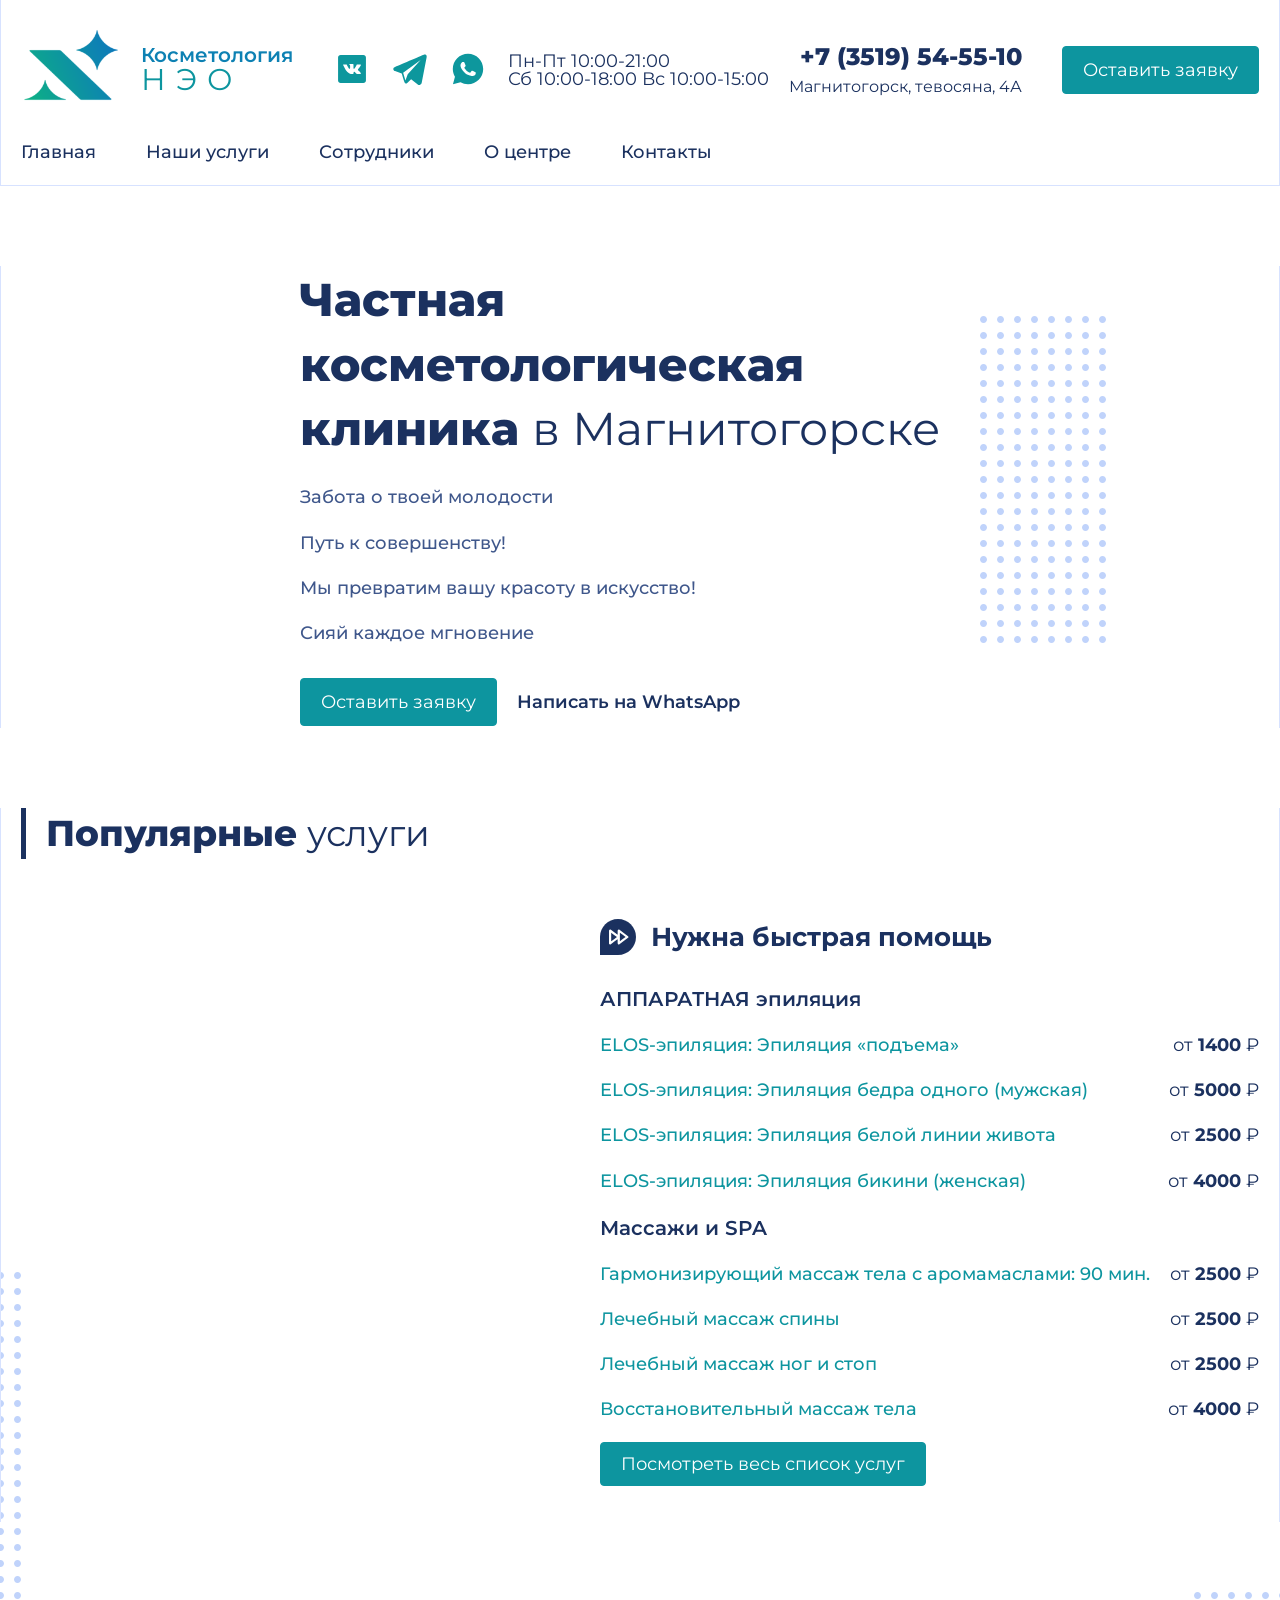
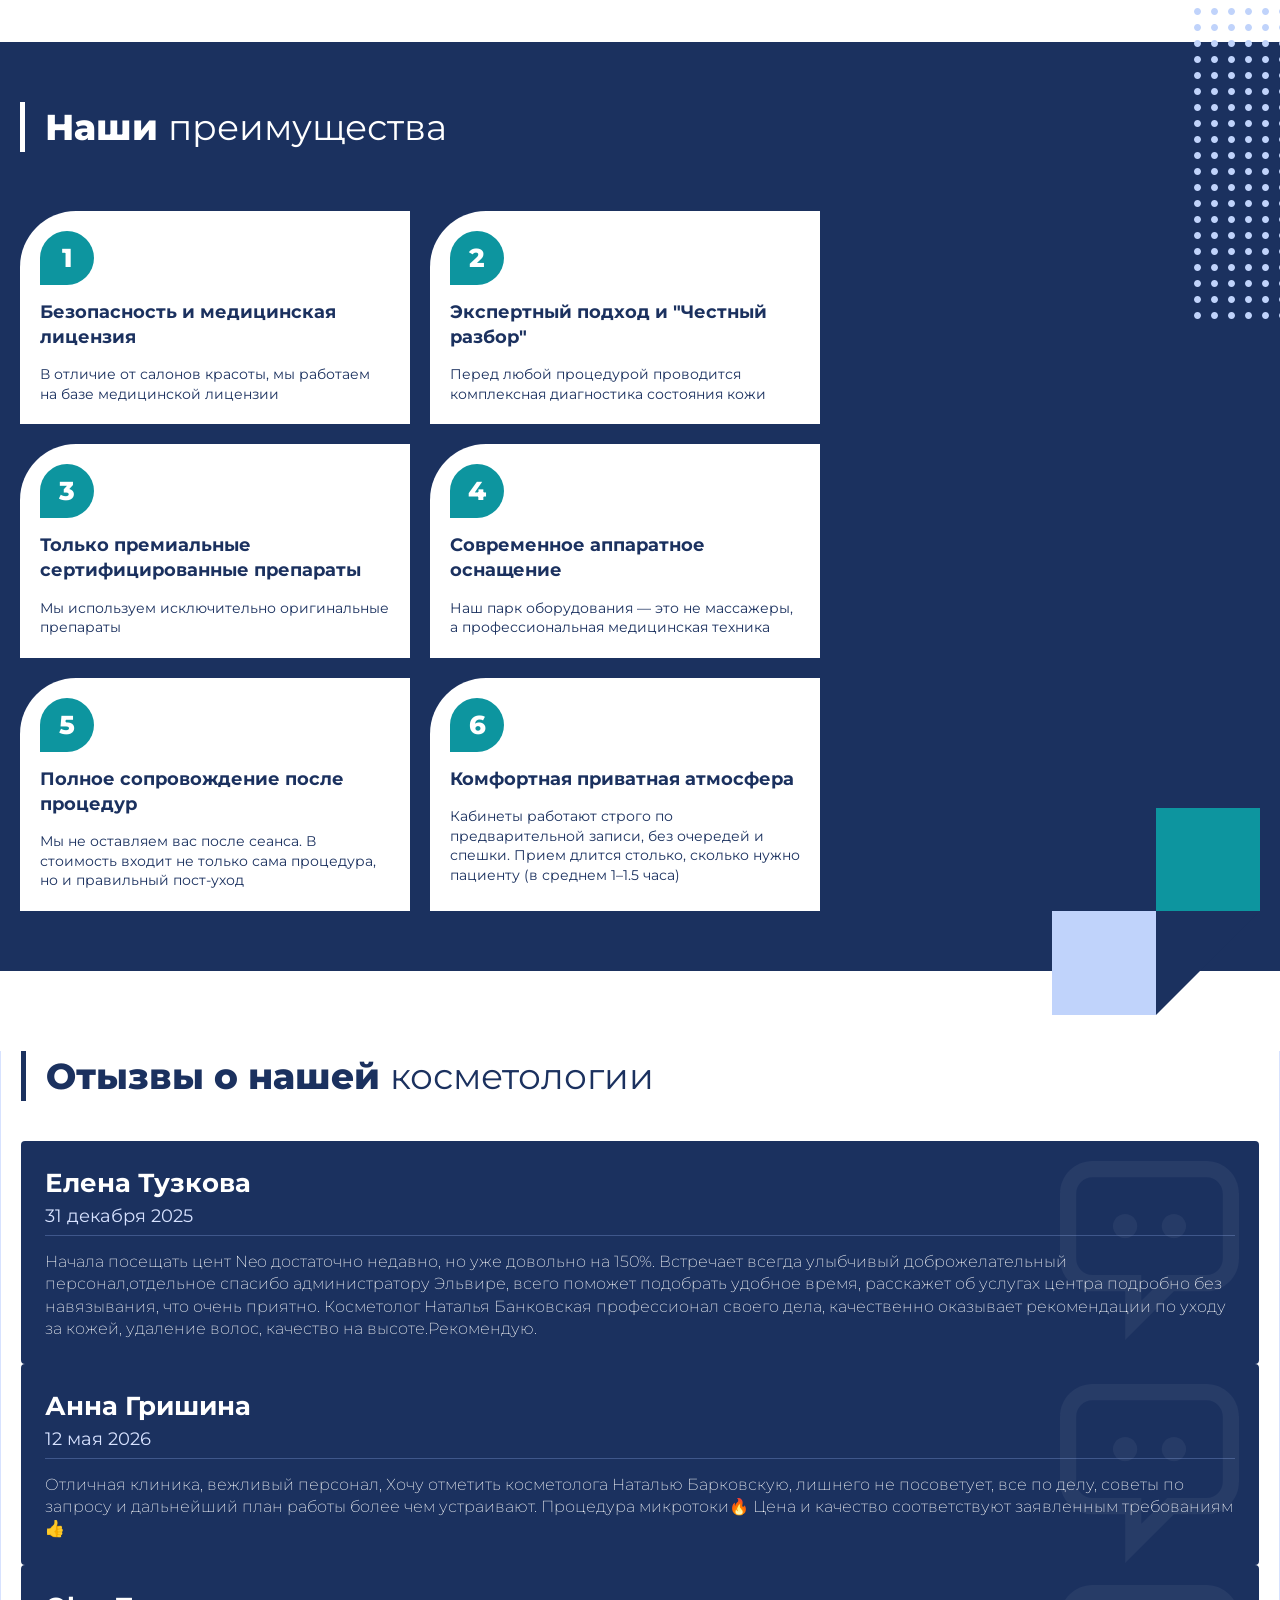
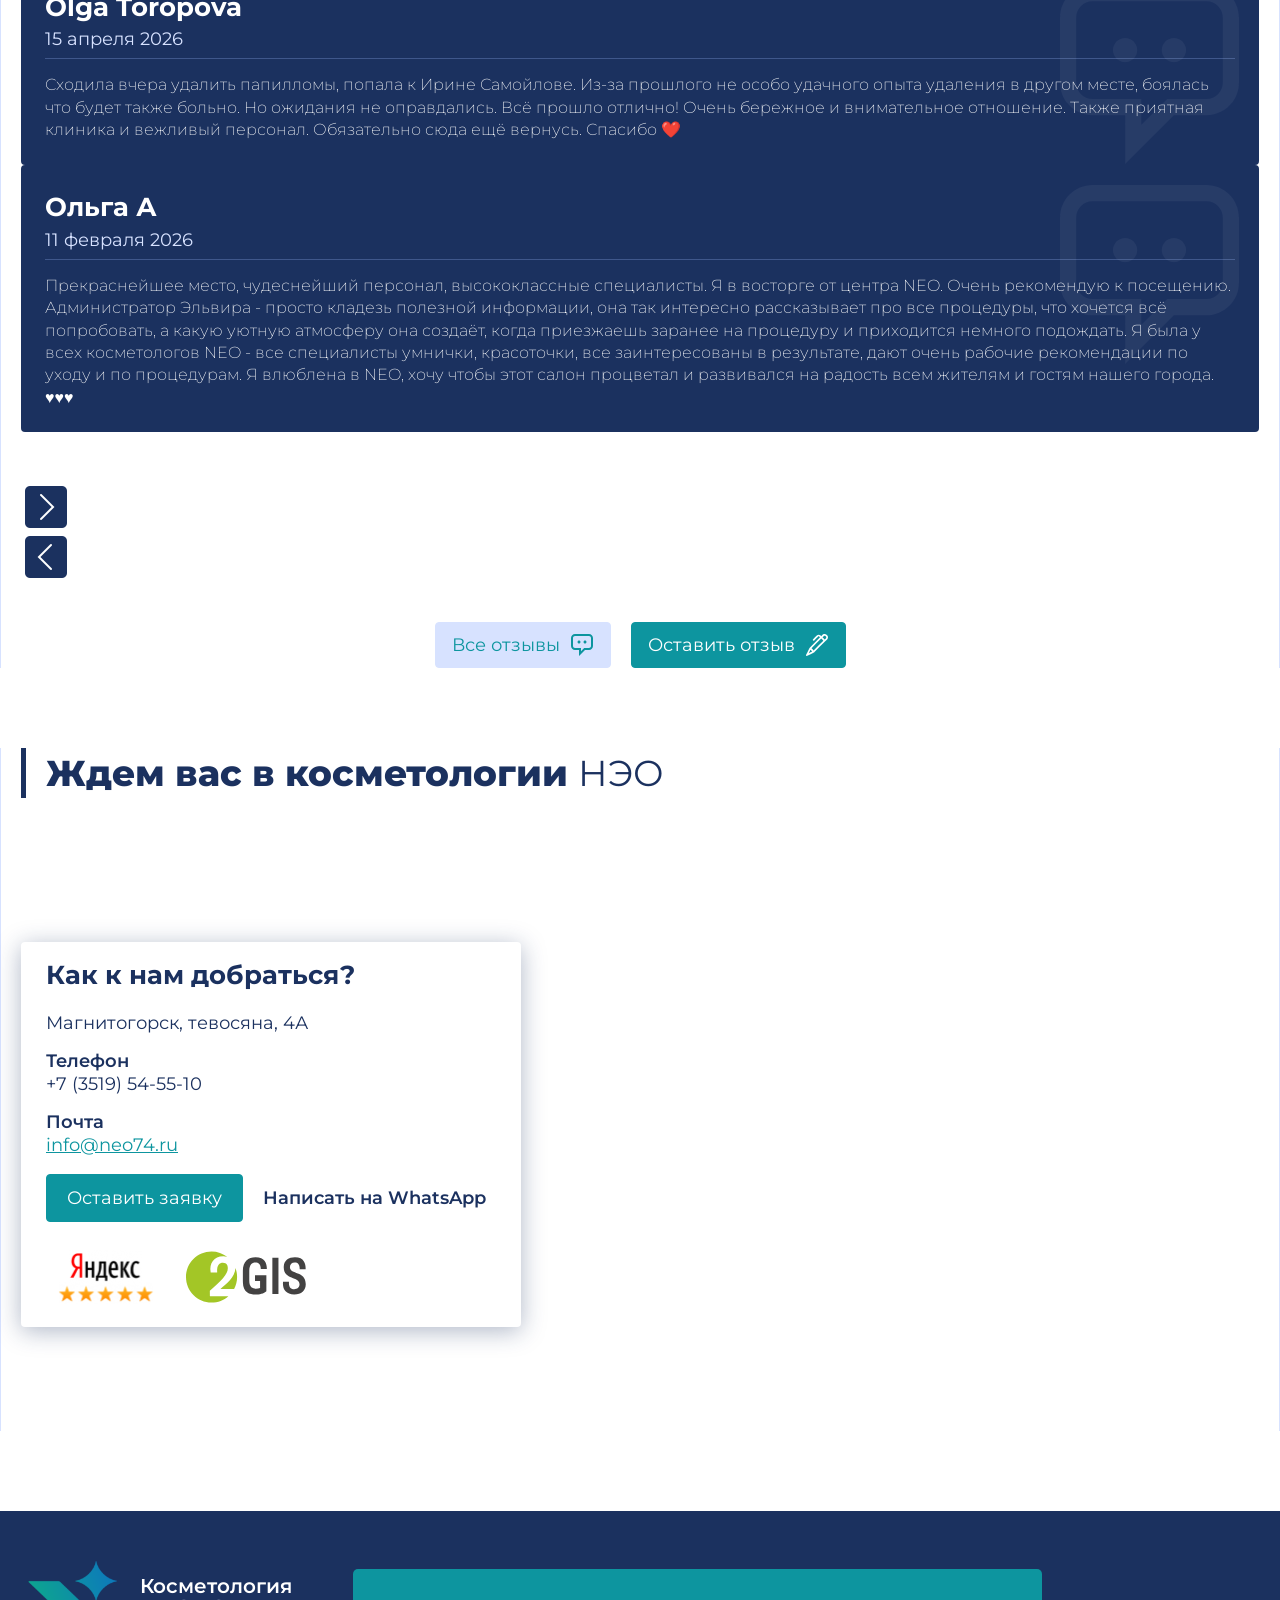
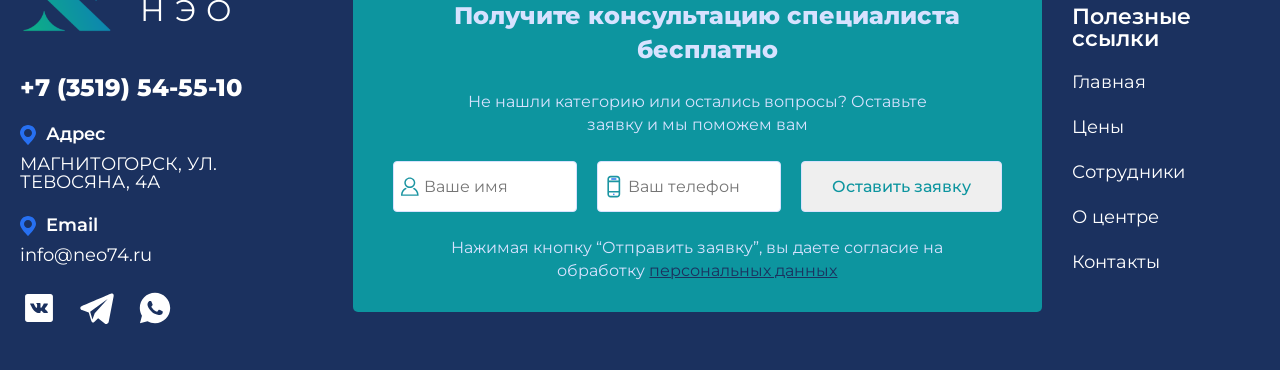
==== index.html @ 8cb0d3a8 "Add files via upload" ====
<!doctype html>
<html lang="ru">
  <head>
    <meta charset="UTF-8" />
    <meta
      name="viewport"
      content="width=device-width, initial-scale=1, minimum-scale=1, maximum-scale=1, user-scalable=0"
    />
    <title>
      NEO • Нэо-косметология Магнитогорск: Профессиональная косметология НЕО
    </title>
    <link
      href="https://fonts.googleapis.com/css2?family=Montserrat:ital,wght@0,100..900;1,100..900&display=swap"
      rel="stylesheet"
    />
    <link
      rel="stylesheet"
      href="https://cdn.jsdelivr.net/npm/swiper@12/swiper-bundle.min.css"
    />
    <link rel="stylesheet" href="css/main.css" />
  </head>
  <body>
    <div class="overlay"></div>
    <div class="page">
      <header>
        <div class="modal">
          <div class="modal__body">
            <h2>Получите консультацию специалиста бесплатно</h2>
            <h3>
              Не нашли категорию или остались вопросы? Оставьте заявку и мы
              поможем вам
            </h3>
            <div class="modal__body-input">
              <div class="modal__input">
                <label
                  ><svg
                    width="32"
                    height="32"
                    viewBox="0 0 32 32"
                    fill="none"
                    xmlns="http://www.w3.org/2000/svg"
                  >
                    <path
                      d="M15.9985 17.2681C19.7908 17.2681 22.8741 14.2925 22.8741 10.6355C22.8741 6.9785 19.7908 4 15.9985 4C12.2092 4 9.12593 6.97563 9.12593 10.6355C9.12593 14.2954 12.2092 17.2681 15.9985 17.2681ZM15.9985 5.76813C18.7779 5.76813 21.039 7.95025 21.039 10.6326C21.039 13.315 18.7779 15.4971 15.9985 15.4971C13.2191 15.5 10.958 13.3179 10.958 10.6355C10.958 7.95312 13.2191 5.76813 15.9985 5.76813ZM27 26.1145V27H5V26.1145C5 22.193 7.21936 18.7689 10.5082 16.9318C11.0474 17.3687 11.6432 17.7396 12.2837 18.0386C9.3434 19.3036 7.21341 22.0119 6.87976 25.229H25.1202C24.7866 22.0119 22.6566 19.3036 19.7163 18.0386C20.3568 17.7396 20.9526 17.3687 21.4918 16.9318C24.7777 18.7689 27 22.193 27 26.1145Z"
                      fill="#1C95A2"
                    />
                  </svg>
                </label>
                <input type="text" placeholder="Ваше имя" />
              </div>
              <div class="modal__input">
                <label
                  ><svg
                    width="32"
                    height="32"
                    viewBox="0 0 32 32"
                    fill="none"
                    xmlns="http://www.w3.org/2000/svg"
                  >
                    <path
                      d="M13.5 5C12.9477 5 12.5 5.44772 12.5 6C12.5 6.55228 12.9477 7 13.5 7H18.5C19.0523 7 19.5 6.55228 19.5 6C19.5 5.44772 19.0523 5 18.5 5H13.5Z"
                      fill="#2770F1"
                    />
                    <path
                      d="M15 25C15 24.4477 15.4477 24 16 24C16.5523 24 17 24.4477 17 25C17 25.5523 16.5523 26 16 26C15.4477 26 15 25.5523 15 25Z"
                      fill="#2770F1"
                    />
                    <path
                      fill-rule="evenodd"
                      clip-rule="evenodd"
                      d="M8 6C8 3.79086 9.79086 2 12 2H20C22.2091 2 24 3.79086 24 6V25C24 27.2091 22.2091 29 20 29H12C9.79086 29 8 27.2091 8 25V6ZM12 4C10.8954 4 10 4.89543 10 6V8H22V6C22 4.89543 21.1046 4 20 4H12ZM10 21V10H22V21H10ZM10 23V25C10 26.1046 10.8954 27 12 27H20C21.1046 27 22 26.1046 22 25V23H10Z"
                      fill="#1C95A2"
                    />
                  </svg>
                </label>
                <input type="text" placeholder="Ваш телефон" />
              </div>
            </div>
            <p>
              Нажимая кнопку “Отправить заявку”, вы даете согласие на обработку
              <a href="#">персональных данных</a>
            </p>
            <div class="modal__button">
              <button class="modal__button-close">Отмена</button>
              <button class="button__blue">Оставить заявку</button>
            </div>
          </div>
        </div>
        <div class="header__body">
          <div class="container">
            <div class="header__top">
              <div class="header__top-left">
                <div class="header__top-logo">
                  <img src="images/logo.png" alt="" />
                  <div class="header__logo-row">
                    <span class="header__logo-f">Косметология</span>
                    <span class="header__logo-l">НЭО</span>
                  </div>
                </div>
                <div class="social">
                  <a href="#">
                    <svg
                      xmlns="http://www.w3.org/2000/svg"
                      x="0px"
                      y="0px"
                      width="38"
                      height="38"
                      viewBox="0 0 30 30"
                      style="fill: #0d979d"
                    >
                      <path
                        d="M24,4H6C4.895,4,4,4.895,4,6v18c0,1.105,0.895,2,2,2h18c1.105,0,2-0.895,2-2V6C26,4.895,25.105,4,24,4z M21.361,18.967 l-1.868,0.026c0,0-0.403,0.079-0.93-0.285c-0.699-0.48-1.358-1.729-1.872-1.567c-0.521,0.166-0.505,1.29-0.505,1.29 s0.004,0.198-0.115,0.327c-0.129,0.139-0.382,0.125-0.382,0.125h-0.837c0,0-1.846,0.153-3.473-1.543 c-1.772-1.849-3.338-5.498-3.338-5.498s-0.092-0.23,0.006-0.348c0.111-0.13,0.41-0.134,0.41-0.134l2-0.01 c0,0,0.188,0.033,0.324,0.133c0.111,0.082,0.174,0.236,0.174,0.236s0.323,0.819,0.752,1.561c0.836,1.446,1.224,1.763,1.508,1.608 c0.414-0.226,0.29-2.044,0.29-2.044s0.008-0.66-0.208-0.954c-0.168-0.229-0.484-0.297-0.622-0.314 c-0.113-0.015,0.071-0.277,0.311-0.395c0.36-0.176,0.996-0.186,1.747-0.179c0.585,0.006,0.754,0.042,0.982,0.098 c0.69,0.167,0.456,0.811,0.456,2.356c0,0.495-0.089,1.191,0.267,1.42c0.154,0.099,0.529,0.015,1.464-1.579 c0.445-0.756,0.778-1.644,0.778-1.644s0.073-0.158,0.186-0.226c0.116-0.07,0.272-0.048,0.272-0.048l2.105-0.013 c0,0,0.632-0.076,0.735,0.211c0.108,0.3-0.236,1.001-1.096,2.148c-1.412,1.884-1.569,1.709-0.396,2.799 c1.12,1.041,1.351,1.547,1.39,1.611C22.339,18.906,21.361,18.967,21.361,18.967z"
                      ></path>
                    </svg>
                  </a>
                  <a href="#"
                    ><svg
                      xmlns="http://www.w3.org/2000/svg"
                      x="0px"
                      y="0px"
                      width="38"
                      height="38"
                      viewBox="0,0,256,256"
                    >
                      <g
                        fill="#22c3e6"
                        fill-rule="nonzero"
                        stroke="none"
                        stroke-width="1"
                        stroke-linecap="butt"
                        stroke-linejoin="miter"
                        stroke-miterlimit="10"
                        stroke-dasharray=""
                        stroke-dashoffset="0"
                        font-family="none"
                        font-weight="none"
                        font-size="none"
                        text-anchor="none"
                        style="fill: #0d979d"
                      >
                        <g transform="scale(5.12,5.12)">
                          <path
                            d="M46.137,6.552c-0.75,-0.636 -1.928,-0.727 -3.146,-0.238h-0.002c-1.281,0.514 -36.261,15.518 -37.685,16.131c-0.259,0.09 -2.521,0.934 -2.288,2.814c0.208,1.695 2.026,2.397 2.248,2.478l8.893,3.045c0.59,1.964 2.765,9.21 3.246,10.758c0.3,0.965 0.789,2.233 1.646,2.494c0.752,0.29 1.5,0.025 1.984,-0.355l5.437,-5.043l8.777,6.845l0.209,0.125c0.596,0.264 1.167,0.396 1.712,0.396c0.421,0 0.825,-0.079 1.211,-0.237c1.315,-0.54 1.841,-1.793 1.896,-1.935l6.556,-34.077c0.4,-1.82 -0.156,-2.746 -0.694,-3.201zM22,32l-3,8l-3,-10l23,-17z"
                          ></path>
                        </g>
                      </g></svg
                  ></a>
                  <a href="#"
                    ><svg
                      xmlns="http://www.w3.org/2000/svg"
                      x="0px"
                      y="0px"
                      width="38"
                      height="38"
                      viewBox="0,0,256,256"
                    >
                      <g
                        fill="#22c3e6"
                        fill-rule="nonzero"
                        stroke="none"
                        stroke-width="1"
                        stroke-linecap="butt"
                        stroke-linejoin="miter"
                        stroke-miterlimit="10"
                        stroke-dasharray=""
                        stroke-dashoffset="0"
                        font-family="none"
                        font-weight="none"
                        font-size="none"
                        text-anchor="none"
                        style="fill: #0d979d"
                      >
                        <g transform="scale(8.53333,8.53333)">
                          <path
                            d="M15,3c-6.627,0 -12,5.373 -12,12c0,2.25121 0.63234,4.35007 1.71094,6.15039l-1.60352,5.84961l5.97461,-1.56836c1.74732,0.99342 3.76446,1.56836 5.91797,1.56836c6.627,0 12,-5.373 12,-12c0,-6.627 -5.373,-12 -12,-12zM10.89258,9.40234c0.195,0 0.39536,-0.00119 0.56836,0.00781c0.214,0.005 0.44692,0.02067 0.66992,0.51367c0.265,0.586 0.84202,2.05608 0.91602,2.20508c0.074,0.149 0.12644,0.32453 0.02344,0.51953c-0.098,0.2 -0.14897,0.32105 -0.29297,0.49805c-0.149,0.172 -0.31227,0.38563 -0.44727,0.51563c-0.149,0.149 -0.30286,0.31238 -0.13086,0.60938c0.172,0.297 0.76934,1.27064 1.65234,2.05664c1.135,1.014 2.09263,1.32561 2.39063,1.47461c0.298,0.149 0.47058,0.12578 0.64258,-0.07422c0.177,-0.195 0.74336,-0.86411 0.94336,-1.16211c0.195,-0.298 0.39406,-0.24644 0.66406,-0.14844c0.274,0.098 1.7352,0.8178 2.0332,0.9668c0.298,0.149 0.49336,0.22275 0.56836,0.34375c0.077,0.125 0.07708,0.72006 -0.16992,1.41406c-0.247,0.693 -1.45991,1.36316 -2.00391,1.41016c-0.549,0.051 -1.06136,0.24677 -3.56836,-0.74023c-3.024,-1.191 -4.93108,-4.28828 -5.08008,-4.48828c-0.149,-0.195 -1.21094,-1.61031 -1.21094,-3.07031c0,-1.465 0.76811,-2.18247 1.03711,-2.48047c0.274,-0.298 0.59492,-0.37109 0.79492,-0.37109z"
                          ></path>
                        </g>
                      </g></svg
                  ></a>
                </div>
              </div>
              <div class="header__top-middle">
                <p>
                  Пн-Пт 10:00-21:00 <br />
                  Сб 10:00-18:00 Вс 10:00-15:00
                </p>
              </div>
              <div class="header__top-right">
                <div class="header__top-phone">
                  <div class="header__phone-col">
                    <a href="#">+7 (3519) 54-55-10</a>
                    <p>Магнитогорск, тевосяна, 4А</p>
                  </div>
                </div>
                <div class="header__top-callback">
                  <button class="button__blue button__open">
                    Оставить заявку
                  </button>
                </div>
                <div class="header__top-burger d-none d-block">
                  <svg
                    width="28"
                    height="22"
                    viewBox="0 0 18 12"
                    fill="none"
                    xmlns="http://www.w3.org/2000/svg"
                  >
                    <path
                      fill-rule="evenodd"
                      clip-rule="evenodd"
                      d="M17 12C17.5523 12 18 11.5523 18 11C18 10.4477 17.5523 10 17 10H1C0.447716 10 0 10.4477 0 11C0 11.5523 0.447715 12 1 12H17Z"
                      fill="#0D959F"
                    />
                    <path
                      fill-rule="evenodd"
                      clip-rule="evenodd"
                      d="M17 7C17.5523 7 18 6.55228 18 6C18 5.44772 17.5523 5 17 5H1C0.447716 5 0 5.44772 0 6C0 6.55228 0.447715 7 1 7H17Z"
                      fill="#0D959F"
                    />
                    <path
                      fill-rule="evenodd"
                      clip-rule="evenodd"
                      d="M0 1C0 1.55228 0.447715 2 1 2H17C17.5523 2 18 1.55228 18 1C18 0.447715 17.5523 0 17 0H1C0.447716 0 0 0.447715 0 1Z"
                      fill="#0D959F"
                    />
                  </svg>
                </div>
              </div>
            </div>
            <div class="header__bottom">
              <nav>
                <ul>
                  <li><a href="index.html">Главная</a></li>
                  <li><a href="services.html">Наши услуги</a></li>
                  <li><a href="doctors.html">Сотрудники</a></li>
                  <li><a href="about.html">О центре</a></li>
                  <li><a href="contacts.html">Контакты</a></li>
                </ul>
              </nav>

              <div class="header__top-phone d-none d-block">
                <div class="header__phone-col">
                  <a href="#">+7 (3519) 54-55-10</a>
                  <p>Магнитогорск, тевосяна, 4А</p>
                </div>
              </div>
              <div class="header__top-middle d-none d-block">
                <p>
                  Пн-Пт 10:00-21:00 <br />
                  Сб 10:00-18:00 Вс 10:00-15:00
                </p>
              </div>
              <div class="social d-none d-flex">
                <a href="#">
                  <svg
                    xmlns="http://www.w3.org/2000/svg"
                    x="0px"
                    y="0px"
                    width="38"
                    height="38"
                    viewBox="0 0 30 30"
                    style="fill: #0d979d"
                  >
                    <path
                      d="M24,4H6C4.895,4,4,4.895,4,6v18c0,1.105,0.895,2,2,2h18c1.105,0,2-0.895,2-2V6C26,4.895,25.105,4,24,4z M21.361,18.967 l-1.868,0.026c0,0-0.403,0.079-0.93-0.285c-0.699-0.48-1.358-1.729-1.872-1.567c-0.521,0.166-0.505,1.29-0.505,1.29 s0.004,0.198-0.115,0.327c-0.129,0.139-0.382,0.125-0.382,0.125h-0.837c0,0-1.846,0.153-3.473-1.543 c-1.772-1.849-3.338-5.498-3.338-5.498s-0.092-0.23,0.006-0.348c0.111-0.13,0.41-0.134,0.41-0.134l2-0.01 c0,0,0.188,0.033,0.324,0.133c0.111,0.082,0.174,0.236,0.174,0.236s0.323,0.819,0.752,1.561c0.836,1.446,1.224,1.763,1.508,1.608 c0.414-0.226,0.29-2.044,0.29-2.044s0.008-0.66-0.208-0.954c-0.168-0.229-0.484-0.297-0.622-0.314 c-0.113-0.015,0.071-0.277,0.311-0.395c0.36-0.176,0.996-0.186,1.747-0.179c0.585,0.006,0.754,0.042,0.982,0.098 c0.69,0.167,0.456,0.811,0.456,2.356c0,0.495-0.089,1.191,0.267,1.42c0.154,0.099,0.529,0.015,1.464-1.579 c0.445-0.756,0.778-1.644,0.778-1.644s0.073-0.158,0.186-0.226c0.116-0.07,0.272-0.048,0.272-0.048l2.105-0.013 c0,0,0.632-0.076,0.735,0.211c0.108,0.3-0.236,1.001-1.096,2.148c-1.412,1.884-1.569,1.709-0.396,2.799 c1.12,1.041,1.351,1.547,1.39,1.611C22.339,18.906,21.361,18.967,21.361,18.967z"
                    ></path>
                  </svg>
                </a>
                <a href="#"
                  ><svg
                    xmlns="http://www.w3.org/2000/svg"
                    x="0px"
                    y="0px"
                    width="38"
                    height="38"
                    viewBox="0,0,256,256"
                  >
                    <g
                      fill="#22c3e6"
                      fill-rule="nonzero"
                      stroke="none"
                      stroke-width="1"
                      stroke-linecap="butt"
                      stroke-linejoin="miter"
                      stroke-miterlimit="10"
                      stroke-dasharray=""
                      stroke-dashoffset="0"
                      font-family="none"
                      font-weight="none"
                      font-size="none"
                      text-anchor="none"
                      style="fill: #0d979d"
                    >
                      <g transform="scale(5.12,5.12)">
                        <path
                          d="M46.137,6.552c-0.75,-0.636 -1.928,-0.727 -3.146,-0.238h-0.002c-1.281,0.514 -36.261,15.518 -37.685,16.131c-0.259,0.09 -2.521,0.934 -2.288,2.814c0.208,1.695 2.026,2.397 2.248,2.478l8.893,3.045c0.59,1.964 2.765,9.21 3.246,10.758c0.3,0.965 0.789,2.233 1.646,2.494c0.752,0.29 1.5,0.025 1.984,-0.355l5.437,-5.043l8.777,6.845l0.209,0.125c0.596,0.264 1.167,0.396 1.712,0.396c0.421,0 0.825,-0.079 1.211,-0.237c1.315,-0.54 1.841,-1.793 1.896,-1.935l6.556,-34.077c0.4,-1.82 -0.156,-2.746 -0.694,-3.201zM22,32l-3,8l-3,-10l23,-17z"
                        ></path>
                      </g>
                    </g></svg
                ></a>
                <a href="#"
                  ><svg
                    xmlns="http://www.w3.org/2000/svg"
                    x="0px"
                    y="0px"
                    width="38"
                    height="38"
                    viewBox="0,0,256,256"
                  >
                    <g
                      fill="#22c3e6"
                      fill-rule="nonzero"
                      stroke="none"
                      stroke-width="1"
                      stroke-linecap="butt"
                      stroke-linejoin="miter"
                      stroke-miterlimit="10"
                      stroke-dasharray=""
                      stroke-dashoffset="0"
                      font-family="none"
                      font-weight="none"
                      font-size="none"
                      text-anchor="none"
                      style="fill: #0d979d"
                    >
                      <g transform="scale(8.53333,8.53333)">
                        <path
                          d="M15,3c-6.627,0 -12,5.373 -12,12c0,2.25121 0.63234,4.35007 1.71094,6.15039l-1.60352,5.84961l5.97461,-1.56836c1.74732,0.99342 3.76446,1.56836 5.91797,1.56836c6.627,0 12,-5.373 12,-12c0,-6.627 -5.373,-12 -12,-12zM10.89258,9.40234c0.195,0 0.39536,-0.00119 0.56836,0.00781c0.214,0.005 0.44692,0.02067 0.66992,0.51367c0.265,0.586 0.84202,2.05608 0.91602,2.20508c0.074,0.149 0.12644,0.32453 0.02344,0.51953c-0.098,0.2 -0.14897,0.32105 -0.29297,0.49805c-0.149,0.172 -0.31227,0.38563 -0.44727,0.51563c-0.149,0.149 -0.30286,0.31238 -0.13086,0.60938c0.172,0.297 0.76934,1.27064 1.65234,2.05664c1.135,1.014 2.09263,1.32561 2.39063,1.47461c0.298,0.149 0.47058,0.12578 0.64258,-0.07422c0.177,-0.195 0.74336,-0.86411 0.94336,-1.16211c0.195,-0.298 0.39406,-0.24644 0.66406,-0.14844c0.274,0.098 1.7352,0.8178 2.0332,0.9668c0.298,0.149 0.49336,0.22275 0.56836,0.34375c0.077,0.125 0.07708,0.72006 -0.16992,1.41406c-0.247,0.693 -1.45991,1.36316 -2.00391,1.41016c-0.549,0.051 -1.06136,0.24677 -3.56836,-0.74023c-3.024,-1.191 -4.93108,-4.28828 -5.08008,-4.48828c-0.149,-0.195 -1.21094,-1.61031 -1.21094,-3.07031c0,-1.465 0.76811,-2.18247 1.03711,-2.48047c0.274,-0.298 0.59492,-0.37109 0.79492,-0.37109z"
                        ></path>
                      </g>
                    </g></svg
                ></a>
              </div>
              <div class="header__top-callback d-none d-block">
                <button class="button__blue button__open">
                  Оставить заявку
                </button>
              </div>
            </div>
          </div>
        </div>
      </header>
      <main>
        <section class="hero section">
          <div class="container">
            <div class="hero__body">
              <div class="hero__left">
                <h1>
                  Частная <br />
                  косметологическая <br />
                  клиника <span>в Магнитогорске</span>
                </h1>
                <ul>
                  <li>Забота о твоей молодости</li>
                  <li>Путь к совершенству!</li>
                  <li>Мы превратим вашу красоту в искусство!</li>
                  <li>Сияй каждое мгновение</li>
                </ul>
                <div class="row" style="margin-top: 32px">
                  <button class="button__blue button__open">
                    Оставить заявку
                  </button>
                  <a href="#">Написать на WhatsApp</a>
                </div>
              </div>
              <div class="hero__right">
                <div class="matrix">
                  <svg
                    width="126"
                    height="327"
                    viewBox="0 0 126 327"
                    fill="none"
                    xmlns="http://www.w3.org/2000/svg"
                  >
                    <path
                      d="M3.5 7C5.43311 7 7 5.43298 7 3.5C7 1.56702 5.43311 0 3.5 0C1.56689 0 0 1.56702 0 3.5C0 5.43298 1.56689 7 3.5 7Z"
                      fill="#C0D3FB"
                    />
                    <path
                      d="M3.5 23C5.43311 23 7 21.433 7 19.5C7 17.567 5.43311 16 3.5 16C1.56689 16 0 17.567 0 19.5C0 21.433 1.56689 23 3.5 23Z"
                      fill="#C0D3FB"
                    />
                    <path
                      d="M7 35.5C7 37.433 5.43311 39 3.5 39C1.56689 39 0 37.433 0 35.5C0 33.567 1.56689 32 3.5 32C5.43311 32 7 33.567 7 35.5Z"
                      fill="#C0D3FB"
                    />
                    <path
                      d="M3.5 55C5.43311 55 7 53.433 7 51.5C7 49.567 5.43311 48 3.5 48C1.56689 48 0 49.567 0 51.5C0 53.433 1.56689 55 3.5 55Z"
                      fill="#C0D3FB"
                    />
                    <path
                      d="M7 67.5C7 69.433 5.43311 71 3.5 71C1.56689 71 0 69.433 0 67.5C0 65.567 1.56689 64 3.5 64C5.43311 64 7 65.567 7 67.5Z"
                      fill="#C0D3FB"
                    />
                    <path
                      d="M3.5 87C5.43311 87 7 85.433 7 83.5C7 81.567 5.43311 80 3.5 80C1.56689 80 0 81.567 0 83.5C0 85.433 1.56689 87 3.5 87Z"
                      fill="#C0D3FB"
                    />
                    <path
                      d="M24 3.5C24 5.43298 22.4331 7 20.5 7C18.5669 7 17 5.43298 17 3.5C17 1.56702 18.5669 0 20.5 0C22.4331 0 24 1.56702 24 3.5Z"
                      fill="#C0D3FB"
                    />
                    <path
                      d="M20.5 23C22.4331 23 24 21.433 24 19.5C24 17.567 22.4331 16 20.5 16C18.5669 16 17 17.567 17 19.5C17 21.433 18.5669 23 20.5 23Z"
                      fill="#C0D3FB"
                    />
                    <path
                      d="M24 35.5C24 37.433 22.4331 39 20.5 39C18.5669 39 17 37.433 17 35.5C17 33.567 18.5669 32 20.5 32C22.4331 32 24 33.567 24 35.5Z"
                      fill="#C0D3FB"
                    />
                    <path
                      d="M20.5 55C22.4331 55 24 53.433 24 51.5C24 49.567 22.4331 48 20.5 48C18.5669 48 17 49.567 17 51.5C17 53.433 18.5669 55 20.5 55Z"
                      fill="#C0D3FB"
                    />
                    <path
                      d="M24 67.5C24 69.433 22.4331 71 20.5 71C18.5669 71 17 69.433 17 67.5C17 65.567 18.5669 64 20.5 64C22.4331 64 24 65.567 24 67.5Z"
                      fill="#C0D3FB"
                    />
                    <path
                      d="M20.5 87C22.4331 87 24 85.433 24 83.5C24 81.567 22.4331 80 20.5 80C18.5669 80 17 81.567 17 83.5C17 85.433 18.5669 87 20.5 87Z"
                      fill="#C0D3FB"
                    />
                    <path
                      d="M41 3.5C41 5.43298 39.4331 7 37.5 7C35.5669 7 34 5.43298 34 3.5C34 1.56702 35.5669 0 37.5 0C39.4331 0 41 1.56702 41 3.5Z"
                      fill="#C0D3FB"
                    />
                    <path
                      d="M37.5 23C39.4331 23 41 21.433 41 19.5C41 17.567 39.4331 16 37.5 16C35.5669 16 34 17.567 34 19.5C34 21.433 35.5669 23 37.5 23Z"
                      fill="#C0D3FB"
                    />
                    <path
                      d="M41 35.5C41 37.433 39.4331 39 37.5 39C35.5669 39 34 37.433 34 35.5C34 33.567 35.5669 32 37.5 32C39.4331 32 41 33.567 41 35.5Z"
                      fill="#C0D3FB"
                    />
                    <path
                      d="M37.5 55C39.4331 55 41 53.433 41 51.5C41 49.567 39.4331 48 37.5 48C35.5669 48 34 49.567 34 51.5C34 53.433 35.5669 55 37.5 55Z"
                      fill="#C0D3FB"
                    />
                    <path
                      d="M41 67.5C41 69.433 39.4331 71 37.5 71C35.5669 71 34 69.433 34 67.5C34 65.567 35.5669 64 37.5 64C39.4331 64 41 65.567 41 67.5Z"
                      fill="#C0D3FB"
                    />
                    <path
                      d="M37.5 87C39.4331 87 41 85.433 41 83.5C41 81.567 39.4331 80 37.5 80C35.5669 80 34 81.567 34 83.5C34 85.433 35.5669 87 37.5 87Z"
                      fill="#C0D3FB"
                    />
                    <path
                      d="M58 3.5C58 5.43298 56.4331 7 54.5 7C52.5669 7 51 5.43298 51 3.5C51 1.56702 52.5669 0 54.5 0C56.4331 0 58 1.56702 58 3.5Z"
                      fill="#C0D3FB"
                    />
                    <path
                      d="M54.5 23C56.4331 23 58 21.433 58 19.5C58 17.567 56.4331 16 54.5 16C52.5669 16 51 17.567 51 19.5C51 21.433 52.5669 23 54.5 23Z"
                      fill="#C0D3FB"
                    />
                    <path
                      d="M58 35.5C58 37.433 56.4331 39 54.5 39C52.5669 39 51 37.433 51 35.5C51 33.567 52.5669 32 54.5 32C56.4331 32 58 33.567 58 35.5Z"
                      fill="#C0D3FB"
                    />
                    <path
                      d="M54.5 55C56.4331 55 58 53.433 58 51.5C58 49.567 56.4331 48 54.5 48C52.5669 48 51 49.567 51 51.5C51 53.433 52.5669 55 54.5 55Z"
                      fill="#C0D3FB"
                    />
                    <path
                      d="M58 67.5C58 69.433 56.4331 71 54.5 71C52.5669 71 51 69.433 51 67.5C51 65.567 52.5669 64 54.5 64C56.4331 64 58 65.567 58 67.5Z"
                      fill="#C0D3FB"
                    />
                    <path
                      d="M54.5 87C56.4331 87 58 85.433 58 83.5C58 81.567 56.4331 80 54.5 80C52.5669 80 51 81.567 51 83.5C51 85.433 52.5669 87 54.5 87Z"
                      fill="#C0D3FB"
                    />
                    <path
                      d="M7 99.5C7 101.433 5.43311 103 3.5 103C1.56689 103 0 101.433 0 99.5C0 97.567 1.56689 96 3.5 96C5.43311 96 7 97.567 7 99.5Z"
                      fill="#C0D3FB"
                    />
                    <path
                      d="M20.5 103C22.4331 103 24 101.433 24 99.5C24 97.567 22.4331 96 20.5 96C18.5669 96 17 97.567 17 99.5C17 101.433 18.5669 103 20.5 103Z"
                      fill="#C0D3FB"
                    />
                    <path
                      d="M41 99.5C41 101.433 39.4331 103 37.5 103C35.5669 103 34 101.433 34 99.5C34 97.567 35.5669 96 37.5 96C39.4331 96 41 97.567 41 99.5Z"
                      fill="#C0D3FB"
                    />
                    <path
                      d="M54.5 103C56.4331 103 58 101.433 58 99.5C58 97.567 56.4331 96 54.5 96C52.5669 96 51 97.567 51 99.5C51 101.433 52.5669 103 54.5 103Z"
                      fill="#C0D3FB"
                    />
                    <path
                      d="M71.5 7C73.4331 7 75 5.43298 75 3.5C75 1.56702 73.4331 0 71.5 0C69.5669 0 68 1.56702 68 3.5C68 5.43298 69.5669 7 71.5 7Z"
                      fill="#C0D3FB"
                    />
                    <path
                      d="M75 19.5C75 21.433 73.4331 23 71.5 23C69.5669 23 68 21.433 68 19.5C68 17.567 69.5669 16 71.5 16C73.4331 16 75 17.567 75 19.5Z"
                      fill="#C0D3FB"
                    />
                    <path
                      d="M71.5 39C73.4331 39 75 37.433 75 35.5C75 33.567 73.4331 32 71.5 32C69.5669 32 68 33.567 68 35.5C68 37.433 69.5669 39 71.5 39Z"
                      fill="#C0D3FB"
                    />
                    <path
                      d="M75 51.5C75 53.433 73.4331 55 71.5 55C69.5669 55 68 53.433 68 51.5C68 49.567 69.5669 48 71.5 48C73.4331 48 75 49.567 75 51.5Z"
                      fill="#C0D3FB"
                    />
                    <path
                      d="M71.5 71C73.4331 71 75 69.433 75 67.5C75 65.567 73.4331 64 71.5 64C69.5669 64 68 65.567 68 67.5C68 69.433 69.5669 71 71.5 71Z"
                      fill="#C0D3FB"
                    />
                    <path
                      d="M75 83.5C75 85.433 73.4331 87 71.5 87C69.5669 87 68 85.433 68 83.5C68 81.567 69.5669 80 71.5 80C73.4331 80 75 81.567 75 83.5Z"
                      fill="#C0D3FB"
                    />
                    <path
                      d="M88.5 7C90.4331 7 92 5.43298 92 3.5C92 1.56702 90.4331 0 88.5 0C86.5669 0 85 1.56702 85 3.5C85 5.43298 86.5669 7 88.5 7Z"
                      fill="#C0D3FB"
                    />
                    <path
                      d="M92 19.5C92 21.433 90.4331 23 88.5 23C86.5669 23 85 21.433 85 19.5C85 17.567 86.5669 16 88.5 16C90.4331 16 92 17.567 92 19.5Z"
                      fill="#C0D3FB"
                    />
                    <path
                      d="M88.5 39C90.4331 39 92 37.433 92 35.5C92 33.567 90.4331 32 88.5 32C86.5669 32 85 33.567 85 35.5C85 37.433 86.5669 39 88.5 39Z"
                      fill="#C0D3FB"
                    />
                    <path
                      d="M92 51.5C92 53.433 90.4331 55 88.5 55C86.5669 55 85 53.433 85 51.5C85 49.567 86.5669 48 88.5 48C90.4331 48 92 49.567 92 51.5Z"
                      fill="#C0D3FB"
                    />
                    <path
                      d="M88.5 71C90.4331 71 92 69.433 92 67.5C92 65.567 90.4331 64 88.5 64C86.5669 64 85 65.567 85 67.5C85 69.433 86.5669 71 88.5 71Z"
                      fill="#C0D3FB"
                    />
                    <path
                      d="M92 83.5C92 85.433 90.4331 87 88.5 87C86.5669 87 85 85.433 85 83.5C85 81.567 86.5669 80 88.5 80C90.4331 80 92 81.567 92 83.5Z"
                      fill="#C0D3FB"
                    />
                    <path
                      d="M105.5 7C107.433 7 109 5.43298 109 3.5C109 1.56702 107.433 0 105.5 0C103.567 0 102 1.56702 102 3.5C102 5.43298 103.567 7 105.5 7Z"
                      fill="#C0D3FB"
                    />
                    <path
                      d="M109 19.5C109 21.433 107.433 23 105.5 23C103.567 23 102 21.433 102 19.5C102 17.567 103.567 16 105.5 16C107.433 16 109 17.567 109 19.5Z"
                      fill="#C0D3FB"
                    />
                    <path
                      d="M105.5 39C107.433 39 109 37.433 109 35.5C109 33.567 107.433 32 105.5 32C103.567 32 102 33.567 102 35.5C102 37.433 103.567 39 105.5 39Z"
                      fill="#C0D3FB"
                    />
                    <path
                      d="M109 51.5C109 53.433 107.433 55 105.5 55C103.567 55 102 53.433 102 51.5C102 49.567 103.567 48 105.5 48C107.433 48 109 49.567 109 51.5Z"
                      fill="#C0D3FB"
                    />
                    <path
                      d="M105.5 71C107.433 71 109 69.433 109 67.5C109 65.567 107.433 64 105.5 64C103.567 64 102 65.567 102 67.5C102 69.433 103.567 71 105.5 71Z"
                      fill="#C0D3FB"
                    />
                    <path
                      d="M109 83.5C109 85.433 107.433 87 105.5 87C103.567 87 102 85.433 102 83.5C102 81.567 103.567 80 105.5 80C107.433 80 109 81.567 109 83.5Z"
                      fill="#C0D3FB"
                    />
                    <path
                      d="M122.5 7C124.433 7 126 5.43298 126 3.5C126 1.56702 124.433 0 122.5 0C120.567 0 119 1.56702 119 3.5C119 5.43298 120.567 7 122.5 7Z"
                      fill="#C0D3FB"
                    />
                    <path
                      d="M126 19.5C126 21.433 124.433 23 122.5 23C120.567 23 119 21.433 119 19.5C119 17.567 120.567 16 122.5 16C124.433 16 126 17.567 126 19.5Z"
                      fill="#C0D3FB"
                    />
                    <path
                      d="M122.5 39C124.433 39 126 37.433 126 35.5C126 33.567 124.433 32 122.5 32C120.567 32 119 33.567 119 35.5C119 37.433 120.567 39 122.5 39Z"
                      fill="#C0D3FB"
                    />
                    <path
                      d="M126 51.5C126 53.433 124.433 55 122.5 55C120.567 55 119 53.433 119 51.5C119 49.567 120.567 48 122.5 48C124.433 48 126 49.567 126 51.5Z"
                      fill="#C0D3FB"
                    />
                    <path
                      d="M122.5 71C124.433 71 126 69.433 126 67.5C126 65.567 124.433 64 122.5 64C120.567 64 119 65.567 119 67.5C119 69.433 120.567 71 122.5 71Z"
                      fill="#C0D3FB"
                    />
                    <path
                      d="M126 83.5C126 85.433 124.433 87 122.5 87C120.567 87 119 85.433 119 83.5C119 81.567 120.567 80 122.5 80C124.433 80 126 81.567 126 83.5Z"
                      fill="#C0D3FB"
                    />
                    <path
                      d="M75 99.5C75 101.433 73.4331 103 71.5 103C69.5669 103 68 101.433 68 99.5C68 97.567 69.5669 96 71.5 96C73.4331 96 75 97.567 75 99.5Z"
                      fill="#C0D3FB"
                    />
                    <path
                      d="M88.5 103C90.4331 103 92 101.433 92 99.5C92 97.567 90.4331 96 88.5 96C86.5669 96 85 97.567 85 99.5C85 101.433 86.5669 103 88.5 103Z"
                      fill="#C0D3FB"
                    />
                    <path
                      d="M109 99.5C109 101.433 107.433 103 105.5 103C103.567 103 102 101.433 102 99.5C102 97.567 103.567 96 105.5 96C107.433 96 109 97.567 109 99.5Z"
                      fill="#C0D3FB"
                    />
                    <path
                      d="M122.5 103C124.433 103 126 101.433 126 99.5C126 97.567 124.433 96 122.5 96C120.567 96 119 97.567 119 99.5C119 101.433 120.567 103 122.5 103Z"
                      fill="#C0D3FB"
                    />
                    <path
                      d="M7 115.5C7 117.433 5.43311 119 3.5 119C1.56689 119 0 117.433 0 115.5C0 113.567 1.56689 112 3.5 112C5.43311 112 7 113.567 7 115.5Z"
                      fill="#C0D3FB"
                    />
                    <path
                      d="M7 131.5C7 133.433 5.43311 135 3.5 135C1.56689 135 0 133.433 0 131.5C0 129.567 1.56689 128 3.5 128C5.43311 128 7 129.567 7 131.5Z"
                      fill="#C0D3FB"
                    />
                    <path
                      d="M3.5 151C5.43311 151 7 149.433 7 147.5C7 145.567 5.43311 144 3.5 144C1.56689 144 0 145.567 0 147.5C0 149.433 1.56689 151 3.5 151Z"
                      fill="#C0D3FB"
                    />
                    <path
                      d="M7 163.5C7 165.433 5.43311 167 3.5 167C1.56689 167 0 165.433 0 163.5C0 161.567 1.56689 160 3.5 160C5.43311 160 7 161.567 7 163.5Z"
                      fill="#C0D3FB"
                    />
                    <path
                      d="M3.5 183C5.43311 183 7 181.433 7 179.5C7 177.567 5.43311 176 3.5 176C1.56689 176 0 177.567 0 179.5C0 181.433 1.56689 183 3.5 183Z"
                      fill="#C0D3FB"
                    />
                    <path
                      d="M7 195.5C7 197.433 5.43311 199 3.5 199C1.56689 199 0 197.433 0 195.5C0 193.567 1.56689 192 3.5 192C5.43311 192 7 193.567 7 195.5Z"
                      fill="#C0D3FB"
                    />
                    <path
                      d="M20.5 119C22.4331 119 24 117.433 24 115.5C24 113.567 22.4331 112 20.5 112C18.5669 112 17 113.567 17 115.5C17 117.433 18.5669 119 20.5 119Z"
                      fill="#C0D3FB"
                    />
                    <path
                      d="M24 131.5C24 133.433 22.4331 135 20.5 135C18.5669 135 17 133.433 17 131.5C17 129.567 18.5669 128 20.5 128C22.4331 128 24 129.567 24 131.5Z"
                      fill="#C0D3FB"
                    />
                    <path
                      d="M20.5 151C22.4331 151 24 149.433 24 147.5C24 145.567 22.4331 144 20.5 144C18.5669 144 17 145.567 17 147.5C17 149.433 18.5669 151 20.5 151Z"
                      fill="#C0D3FB"
                    />
                    <path
                      d="M24 163.5C24 165.433 22.4331 167 20.5 167C18.5669 167 17 165.433 17 163.5C17 161.567 18.5669 160 20.5 160C22.4331 160 24 161.567 24 163.5Z"
                      fill="#C0D3FB"
                    />
                    <path
                      d="M20.5 183C22.4331 183 24 181.433 24 179.5C24 177.567 22.4331 176 20.5 176C18.5669 176 17 177.567 17 179.5C17 181.433 18.5669 183 20.5 183Z"
                      fill="#C0D3FB"
                    />
                    <path
                      d="M24 195.5C24 197.433 22.4331 199 20.5 199C18.5669 199 17 197.433 17 195.5C17 193.567 18.5669 192 20.5 192C22.4331 192 24 193.567 24 195.5Z"
                      fill="#C0D3FB"
                    />
                    <path
                      d="M37.5 119C39.4331 119 41 117.433 41 115.5C41 113.567 39.4331 112 37.5 112C35.5669 112 34 113.567 34 115.5C34 117.433 35.5669 119 37.5 119Z"
                      fill="#C0D3FB"
                    />
                    <path
                      d="M41 131.5C41 133.433 39.4331 135 37.5 135C35.5669 135 34 133.433 34 131.5C34 129.567 35.5669 128 37.5 128C39.4331 128 41 129.567 41 131.5Z"
                      fill="#C0D3FB"
                    />
                    <path
                      d="M37.5 151C39.4331 151 41 149.433 41 147.5C41 145.567 39.4331 144 37.5 144C35.5669 144 34 145.567 34 147.5C34 149.433 35.5669 151 37.5 151Z"
                      fill="#C0D3FB"
                    />
                    <path
                      d="M41 163.5C41 165.433 39.4331 167 37.5 167C35.5669 167 34 165.433 34 163.5C34 161.567 35.5669 160 37.5 160C39.4331 160 41 161.567 41 163.5Z"
                      fill="#C0D3FB"
                    />
                    <path
                      d="M37.5 183C39.4331 183 41 181.433 41 179.5C41 177.567 39.4331 176 37.5 176C35.5669 176 34 177.567 34 179.5C34 181.433 35.5669 183 37.5 183Z"
                      fill="#C0D3FB"
                    />
                    <path
                      d="M41 195.5C41 197.433 39.4331 199 37.5 199C35.5669 199 34 197.433 34 195.5C34 193.567 35.5669 192 37.5 192C39.4331 192 41 193.567 41 195.5Z"
                      fill="#C0D3FB"
                    />
                    <path
                      d="M54.5 119C56.4331 119 58 117.433 58 115.5C58 113.567 56.4331 112 54.5 112C52.5669 112 51 113.567 51 115.5C51 117.433 52.5669 119 54.5 119Z"
                      fill="#C0D3FB"
                    />
                    <path
                      d="M58 131.5C58 133.433 56.4331 135 54.5 135C52.5669 135 51 133.433 51 131.5C51 129.567 52.5669 128 54.5 128C56.4331 128 58 129.567 58 131.5Z"
                      fill="#C0D3FB"
                    />
                    <path
                      d="M54.5 151C56.4331 151 58 149.433 58 147.5C58 145.567 56.4331 144 54.5 144C52.5669 144 51 145.567 51 147.5C51 149.433 52.5669 151 54.5 151Z"
                      fill="#C0D3FB"
                    />
                    <path
                      d="M58 163.5C58 165.433 56.4331 167 54.5 167C52.5669 167 51 165.433 51 163.5C51 161.567 52.5669 160 54.5 160C56.4331 160 58 161.567 58 163.5Z"
                      fill="#C0D3FB"
                    />
                    <path
                      d="M54.5 183C56.4331 183 58 181.433 58 179.5C58 177.567 56.4331 176 54.5 176C52.5669 176 51 177.567 51 179.5C51 181.433 52.5669 183 54.5 183Z"
                      fill="#C0D3FB"
                    />
                    <path
                      d="M58 195.5C58 197.433 56.4331 199 54.5 199C52.5669 199 51 197.433 51 195.5C51 193.567 52.5669 192 54.5 192C56.4331 192 58 193.567 58 195.5Z"
                      fill="#C0D3FB"
                    />
                    <path
                      d="M3.5 215C5.43311 215 7 213.433 7 211.5C7 209.567 5.43311 208 3.5 208C1.56689 208 0 209.567 0 211.5C0 213.433 1.56689 215 3.5 215Z"
                      fill="#C0D3FB"
                    />
                    <path
                      d="M24 211.5C24 213.433 22.4331 215 20.5 215C18.5669 215 17 213.433 17 211.5C17 209.567 18.5669 208 20.5 208C22.4331 208 24 209.567 24 211.5Z"
                      fill="#C0D3FB"
                    />
                    <path
                      d="M37.5 215C39.4331 215 41 213.433 41 211.5C41 209.567 39.4331 208 37.5 208C35.5669 208 34 209.567 34 211.5C34 213.433 35.5669 215 37.5 215Z"
                      fill="#C0D3FB"
                    />
                    <path
                      d="M58 211.5C58 213.433 56.4331 215 54.5 215C52.5669 215 51 213.433 51 211.5C51 209.567 52.5669 208 54.5 208C56.4331 208 58 209.567 58 211.5Z"
                      fill="#C0D3FB"
                    />
                    <path
                      d="M75 115.5C75 117.433 73.4331 119 71.5 119C69.5669 119 68 117.433 68 115.5C68 113.567 69.5669 112 71.5 112C73.4331 112 75 113.567 75 115.5Z"
                      fill="#C0D3FB"
                    />
                    <path
                      d="M71.5 135C73.4331 135 75 133.433 75 131.5C75 129.567 73.4331 128 71.5 128C69.5669 128 68 129.567 68 131.5C68 133.433 69.5669 135 71.5 135Z"
                      fill="#C0D3FB"
                    />
                    <path
                      d="M75 147.5C75 149.433 73.4331 151 71.5 151C69.5669 151 68 149.433 68 147.5C68 145.567 69.5669 144 71.5 144C73.4331 144 75 145.567 75 147.5Z"
                      fill="#C0D3FB"
                    />
                    <path
                      d="M71.5 167C73.4331 167 75 165.433 75 163.5C75 161.567 73.4331 160 71.5 160C69.5669 160 68 161.567 68 163.5C68 165.433 69.5669 167 71.5 167Z"
                      fill="#C0D3FB"
                    />
                    <path
                      d="M75 179.5C75 181.433 73.4331 183 71.5 183C69.5669 183 68 181.433 68 179.5C68 177.567 69.5669 176 71.5 176C73.4331 176 75 177.567 75 179.5Z"
                      fill="#C0D3FB"
                    />
                    <path
                      d="M71.5 199C73.4331 199 75 197.433 75 195.5C75 193.567 73.4331 192 71.5 192C69.5669 192 68 193.567 68 195.5C68 197.433 69.5669 199 71.5 199Z"
                      fill="#C0D3FB"
                    />
                    <path
                      d="M92 115.5C92 117.433 90.4331 119 88.5 119C86.5669 119 85 117.433 85 115.5C85 113.567 86.5669 112 88.5 112C90.4331 112 92 113.567 92 115.5Z"
                      fill="#C0D3FB"
                    />
                    <path
                      d="M88.5 135C90.4331 135 92 133.433 92 131.5C92 129.567 90.4331 128 88.5 128C86.5669 128 85 129.567 85 131.5C85 133.433 86.5669 135 88.5 135Z"
                      fill="#C0D3FB"
                    />
                    <path
                      d="M92 147.5C92 149.433 90.4331 151 88.5 151C86.5669 151 85 149.433 85 147.5C85 145.567 86.5669 144 88.5 144C90.4331 144 92 145.567 92 147.5Z"
                      fill="#C0D3FB"
                    />
                    <path
                      d="M88.5 167C90.4331 167 92 165.433 92 163.5C92 161.567 90.4331 160 88.5 160C86.5669 160 85 161.567 85 163.5C85 165.433 86.5669 167 88.5 167Z"
                      fill="#C0D3FB"
                    />
                    <path
                      d="M92 179.5C92 181.433 90.4331 183 88.5 183C86.5669 183 85 181.433 85 179.5C85 177.567 86.5669 176 88.5 176C90.4331 176 92 177.567 92 179.5Z"
                      fill="#C0D3FB"
                    />
                    <path
                      d="M88.5 199C90.4331 199 92 197.433 92 195.5C92 193.567 90.4331 192 88.5 192C86.5669 192 85 193.567 85 195.5C85 197.433 86.5669 199 88.5 199Z"
                      fill="#C0D3FB"
                    />
                    <path
                      d="M109 115.5C109 117.433 107.433 119 105.5 119C103.567 119 102 117.433 102 115.5C102 113.567 103.567 112 105.5 112C107.433 112 109 113.567 109 115.5Z"
                      fill="#C0D3FB"
                    />
                    <path
                      d="M105.5 135C107.433 135 109 133.433 109 131.5C109 129.567 107.433 128 105.5 128C103.567 128 102 129.567 102 131.5C102 133.433 103.567 135 105.5 135Z"
                      fill="#C0D3FB"
                    />
                    <path
                      d="M109 147.5C109 149.433 107.433 151 105.5 151C103.567 151 102 149.433 102 147.5C102 145.567 103.567 144 105.5 144C107.433 144 109 145.567 109 147.5Z"
                      fill="#C0D3FB"
                    />
                    <path
                      d="M105.5 167C107.433 167 109 165.433 109 163.5C109 161.567 107.433 160 105.5 160C103.567 160 102 161.567 102 163.5C102 165.433 103.567 167 105.5 167Z"
                      fill="#C0D3FB"
                    />
                    <path
                      d="M109 179.5C109 181.433 107.433 183 105.5 183C103.567 183 102 181.433 102 179.5C102 177.567 103.567 176 105.5 176C107.433 176 109 177.567 109 179.5Z"
                      fill="#C0D3FB"
                    />
                    <path
                      d="M105.5 199C107.433 199 109 197.433 109 195.5C109 193.567 107.433 192 105.5 192C103.567 192 102 193.567 102 195.5C102 197.433 103.567 199 105.5 199Z"
                      fill="#C0D3FB"
                    />
                    <path
                      d="M126 115.5C126 117.433 124.433 119 122.5 119C120.567 119 119 117.433 119 115.5C119 113.567 120.567 112 122.5 112C124.433 112 126 113.567 126 115.5Z"
                      fill="#C0D3FB"
                    />
                    <path
                      d="M122.5 135C124.433 135 126 133.433 126 131.5C126 129.567 124.433 128 122.5 128C120.567 128 119 129.567 119 131.5C119 133.433 120.567 135 122.5 135Z"
                      fill="#C0D3FB"
                    />
                    <path
                      d="M126 147.5C126 149.433 124.433 151 122.5 151C120.567 151 119 149.433 119 147.5C119 145.567 120.567 144 122.5 144C124.433 144 126 145.567 126 147.5Z"
                      fill="#C0D3FB"
                    />
                    <path
                      d="M122.5 167C124.433 167 126 165.433 126 163.5C126 161.567 124.433 160 122.5 160C120.567 160 119 161.567 119 163.5C119 165.433 120.567 167 122.5 167Z"
                      fill="#C0D3FB"
                    />
                    <path
                      d="M126 179.5C126 181.433 124.433 183 122.5 183C120.567 183 119 181.433 119 179.5C119 177.567 120.567 176 122.5 176C124.433 176 126 177.567 126 179.5Z"
                      fill="#C0D3FB"
                    />
                    <path
                      d="M122.5 199C124.433 199 126 197.433 126 195.5C126 193.567 124.433 192 122.5 192C120.567 192 119 193.567 119 195.5C119 197.433 120.567 199 122.5 199Z"
                      fill="#C0D3FB"
                    />
                    <path
                      d="M71.5 215C73.4331 215 75 213.433 75 211.5C75 209.567 73.4331 208 71.5 208C69.5669 208 68 209.567 68 211.5C68 213.433 69.5669 215 71.5 215Z"
                      fill="#C0D3FB"
                    />
                    <path
                      d="M92 211.5C92 213.433 90.4331 215 88.5 215C86.5669 215 85 213.433 85 211.5C85 209.567 86.5669 208 88.5 208C90.4331 208 92 209.567 92 211.5Z"
                      fill="#C0D3FB"
                    />
                    <path
                      d="M105.5 215C107.433 215 109 213.433 109 211.5C109 209.567 107.433 208 105.5 208C103.567 208 102 209.567 102 211.5C102 213.433 103.567 215 105.5 215Z"
                      fill="#C0D3FB"
                    />
                    <path
                      d="M126 211.5C126 213.433 124.433 215 122.5 215C120.567 215 119 213.433 119 211.5C119 209.567 120.567 208 122.5 208C124.433 208 126 209.567 126 211.5Z"
                      fill="#C0D3FB"
                    />
                    <path
                      d="M7 227.5C7 229.433 5.43311 231 3.5 231C1.56689 231 0 229.433 0 227.5C0 225.567 1.56689 224 3.5 224C5.43311 224 7 225.567 7 227.5Z"
                      fill="#C0D3FB"
                    />
                    <path
                      d="M7 243.5C7 245.433 5.43311 247 3.5 247C1.56689 247 0 245.433 0 243.5C0 241.567 1.56689 240 3.5 240C5.43311 240 7 241.567 7 243.5Z"
                      fill="#C0D3FB"
                    />
                    <path
                      d="M3.5 263C5.43311 263 7 261.433 7 259.5C7 257.567 5.43311 256 3.5 256C1.56689 256 0 257.567 0 259.5C0 261.433 1.56689 263 3.5 263Z"
                      fill="#C0D3FB"
                    />
                    <path
                      d="M7 275.5C7 277.433 5.43311 279 3.5 279C1.56689 279 0 277.433 0 275.5C0 273.567 1.56689 272 3.5 272C5.43311 272 7 273.567 7 275.5Z"
                      fill="#C0D3FB"
                    />
                    <path
                      d="M3.5 295C5.43311 295 7 293.433 7 291.5C7 289.567 5.43311 288 3.5 288C1.56689 288 0 289.567 0 291.5C0 293.433 1.56689 295 3.5 295Z"
                      fill="#C0D3FB"
                    />
                    <path
                      d="M7 307.5C7 309.433 5.43311 311 3.5 311C1.56689 311 0 309.433 0 307.5C0 305.567 1.56689 304 3.5 304C5.43311 304 7 305.567 7 307.5Z"
                      fill="#C0D3FB"
                    />
                    <path
                      d="M20.5 231C22.4331 231 24 229.433 24 227.5C24 225.567 22.4331 224 20.5 224C18.5669 224 17 225.567 17 227.5C17 229.433 18.5669 231 20.5 231Z"
                      fill="#C0D3FB"
                    />
                    <path
                      d="M24 243.5C24 245.433 22.4331 247 20.5 247C18.5669 247 17 245.433 17 243.5C17 241.567 18.5669 240 20.5 240C22.4331 240 24 241.567 24 243.5Z"
                      fill="#C0D3FB"
                    />
                    <path
                      d="M20.5 263C22.4331 263 24 261.433 24 259.5C24 257.567 22.4331 256 20.5 256C18.5669 256 17 257.567 17 259.5C17 261.433 18.5669 263 20.5 263Z"
                      fill="#C0D3FB"
                    />
                    <path
                      d="M24 275.5C24 277.433 22.4331 279 20.5 279C18.5669 279 17 277.433 17 275.5C17 273.567 18.5669 272 20.5 272C22.4331 272 24 273.567 24 275.5Z"
                      fill="#C0D3FB"
                    />
                    <path
                      d="M20.5 295C22.4331 295 24 293.433 24 291.5C24 289.567 22.4331 288 20.5 288C18.5669 288 17 289.567 17 291.5C17 293.433 18.5669 295 20.5 295Z"
                      fill="#C0D3FB"
                    />
                    <path
                      d="M24 307.5C24 309.433 22.4331 311 20.5 311C18.5669 311 17 309.433 17 307.5C17 305.567 18.5669 304 20.5 304C22.4331 304 24 305.567 24 307.5Z"
                      fill="#C0D3FB"
                    />
                    <path
                      d="M37.5 231C39.4331 231 41 229.433 41 227.5C41 225.567 39.4331 224 37.5 224C35.5669 224 34 225.567 34 227.5C34 229.433 35.5669 231 37.5 231Z"
                      fill="#C0D3FB"
                    />
                    <path
                      d="M41 243.5C41 245.433 39.4331 247 37.5 247C35.5669 247 34 245.433 34 243.5C34 241.567 35.5669 240 37.5 240C39.4331 240 41 241.567 41 243.5Z"
                      fill="#C0D3FB"
                    />
                    <path
                      d="M37.5 263C39.4331 263 41 261.433 41 259.5C41 257.567 39.4331 256 37.5 256C35.5669 256 34 257.567 34 259.5C34 261.433 35.5669 263 37.5 263Z"
                      fill="#C0D3FB"
                    />
                    <path
                      d="M41 275.5C41 277.433 39.4331 279 37.5 279C35.5669 279 34 277.433 34 275.5C34 273.567 35.5669 272 37.5 272C39.4331 272 41 273.567 41 275.5Z"
                      fill="#C0D3FB"
                    />
                    <path
                      d="M37.5 295C39.4331 295 41 293.433 41 291.5C41 289.567 39.4331 288 37.5 288C35.5669 288 34 289.567 34 291.5C34 293.433 35.5669 295 37.5 295Z"
                      fill="#C0D3FB"
                    />
                    <path
                      d="M41 307.5C41 309.433 39.4331 311 37.5 311C35.5669 311 34 309.433 34 307.5C34 305.567 35.5669 304 37.5 304C39.4331 304 41 305.567 41 307.5Z"
                      fill="#C0D3FB"
                    />
                    <path
                      d="M54.5 231C56.4331 231 58 229.433 58 227.5C58 225.567 56.4331 224 54.5 224C52.5669 224 51 225.567 51 227.5C51 229.433 52.5669 231 54.5 231Z"
                      fill="#C0D3FB"
                    />
                    <path
                      d="M58 243.5C58 245.433 56.4331 247 54.5 247C52.5669 247 51 245.433 51 243.5C51 241.567 52.5669 240 54.5 240C56.4331 240 58 241.567 58 243.5Z"
                      fill="#C0D3FB"
                    />
                    <path
                      d="M54.5 263C56.4331 263 58 261.433 58 259.5C58 257.567 56.4331 256 54.5 256C52.5669 256 51 257.567 51 259.5C51 261.433 52.5669 263 54.5 263Z"
                      fill="#C0D3FB"
                    />
                    <path
                      d="M58 275.5C58 277.433 56.4331 279 54.5 279C52.5669 279 51 277.433 51 275.5C51 273.567 52.5669 272 54.5 272C56.4331 272 58 273.567 58 275.5Z"
                      fill="#C0D3FB"
                    />
                    <path
                      d="M54.5 295C56.4331 295 58 293.433 58 291.5C58 289.567 56.4331 288 54.5 288C52.5669 288 51 289.567 51 291.5C51 293.433 52.5669 295 54.5 295Z"
                      fill="#C0D3FB"
                    />
                    <path
                      d="M58 307.5C58 309.433 56.4331 311 54.5 311C52.5669 311 51 309.433 51 307.5C51 305.567 52.5669 304 54.5 304C56.4331 304 58 305.567 58 307.5Z"
                      fill="#C0D3FB"
                    />
                    <path
                      d="M3.5 327C5.43311 327 7 325.433 7 323.5C7 321.567 5.43311 320 3.5 320C1.56689 320 0 321.567 0 323.5C0 325.433 1.56689 327 3.5 327Z"
                      fill="#C0D3FB"
                    />
                    <path
                      d="M24 323.5C24 325.433 22.4331 327 20.5 327C18.5669 327 17 325.433 17 323.5C17 321.567 18.5669 320 20.5 320C22.4331 320 24 321.567 24 323.5Z"
                      fill="#C0D3FB"
                    />
                    <path
                      d="M37.5 327C39.4331 327 41 325.433 41 323.5C41 321.567 39.4331 320 37.5 320C35.5669 320 34 321.567 34 323.5C34 325.433 35.5669 327 37.5 327Z"
                      fill="#C0D3FB"
                    />
                    <path
                      d="M58 323.5C58 325.433 56.4331 327 54.5 327C52.5669 327 51 325.433 51 323.5C51 321.567 52.5669 320 54.5 320C56.4331 320 58 321.567 58 323.5Z"
                      fill="#C0D3FB"
                    />
                    <path
                      d="M75 227.5C75 229.433 73.4331 231 71.5 231C69.5669 231 68 229.433 68 227.5C68 225.567 69.5669 224 71.5 224C73.4331 224 75 225.567 75 227.5Z"
                      fill="#C0D3FB"
                    />
                    <path
                      d="M71.5 247C73.4331 247 75 245.433 75 243.5C75 241.567 73.4331 240 71.5 240C69.5669 240 68 241.567 68 243.5C68 245.433 69.5669 247 71.5 247Z"
                      fill="#C0D3FB"
                    />
                    <path
                      d="M75 259.5C75 261.433 73.4331 263 71.5 263C69.5669 263 68 261.433 68 259.5C68 257.567 69.5669 256 71.5 256C73.4331 256 75 257.567 75 259.5Z"
                      fill="#C0D3FB"
                    />
                    <path
                      d="M71.5 279C73.4331 279 75 277.433 75 275.5C75 273.567 73.4331 272 71.5 272C69.5669 272 68 273.567 68 275.5C68 277.433 69.5669 279 71.5 279Z"
                      fill="#C0D3FB"
                    />
                    <path
                      d="M75 291.5C75 293.433 73.4331 295 71.5 295C69.5669 295 68 293.433 68 291.5C68 289.567 69.5669 288 71.5 288C73.4331 288 75 289.567 75 291.5Z"
                      fill="#C0D3FB"
                    />
                    <path
                      d="M71.5 311C73.4331 311 75 309.433 75 307.5C75 305.567 73.4331 304 71.5 304C69.5669 304 68 305.567 68 307.5C68 309.433 69.5669 311 71.5 311Z"
                      fill="#C0D3FB"
                    />
                    <path
                      d="M92 227.5C92 229.433 90.4331 231 88.5 231C86.5669 231 85 229.433 85 227.5C85 225.567 86.5669 224 88.5 224C90.4331 224 92 225.567 92 227.5Z"
                      fill="#C0D3FB"
                    />
                    <path
                      d="M88.5 247C90.4331 247 92 245.433 92 243.5C92 241.567 90.4331 240 88.5 240C86.5669 240 85 241.567 85 243.5C85 245.433 86.5669 247 88.5 247Z"
                      fill="#C0D3FB"
                    />
                    <path
                      d="M92 259.5C92 261.433 90.4331 263 88.5 263C86.5669 263 85 261.433 85 259.5C85 257.567 86.5669 256 88.5 256C90.4331 256 92 257.567 92 259.5Z"
                      fill="#C0D3FB"
                    />
                    <path
                      d="M88.5 279C90.4331 279 92 277.433 92 275.5C92 273.567 90.4331 272 88.5 272C86.5669 272 85 273.567 85 275.5C85 277.433 86.5669 279 88.5 279Z"
                      fill="#C0D3FB"
                    />
                    <path
                      d="M92 291.5C92 293.433 90.4331 295 88.5 295C86.5669 295 85 293.433 85 291.5C85 289.567 86.5669 288 88.5 288C90.4331 288 92 289.567 92 291.5Z"
                      fill="#C0D3FB"
                    />
                    <path
                      d="M88.5 311C90.4331 311 92 309.433 92 307.5C92 305.567 90.4331 304 88.5 304C86.5669 304 85 305.567 85 307.5C85 309.433 86.5669 311 88.5 311Z"
                      fill="#C0D3FB"
                    />
                    <path
                      d="M109 227.5C109 229.433 107.433 231 105.5 231C103.567 231 102 229.433 102 227.5C102 225.567 103.567 224 105.5 224C107.433 224 109 225.567 109 227.5Z"
                      fill="#C0D3FB"
                    />
                    <path
                      d="M105.5 247C107.433 247 109 245.433 109 243.5C109 241.567 107.433 240 105.5 240C103.567 240 102 241.567 102 243.5C102 245.433 103.567 247 105.5 247Z"
                      fill="#C0D3FB"
                    />
                    <path
                      d="M109 259.5C109 261.433 107.433 263 105.5 263C103.567 263 102 261.433 102 259.5C102 257.567 103.567 256 105.5 256C107.433 256 109 257.567 109 259.5Z"
                      fill="#C0D3FB"
                    />
                    <path
                      d="M105.5 279C107.433 279 109 277.433 109 275.5C109 273.567 107.433 272 105.5 272C103.567 272 102 273.567 102 275.5C102 277.433 103.567 279 105.5 279Z"
                      fill="#C0D3FB"
                    />
                    <path
                      d="M109 291.5C109 293.433 107.433 295 105.5 295C103.567 295 102 293.433 102 291.5C102 289.567 103.567 288 105.5 288C107.433 288 109 289.567 109 291.5Z"
                      fill="#C0D3FB"
                    />
                    <path
                      d="M105.5 311C107.433 311 109 309.433 109 307.5C109 305.567 107.433 304 105.5 304C103.567 304 102 305.567 102 307.5C102 309.433 103.567 311 105.5 311Z"
                      fill="#C0D3FB"
                    />
                    <path
                      d="M126 227.5C126 229.433 124.433 231 122.5 231C120.567 231 119 229.433 119 227.5C119 225.567 120.567 224 122.5 224C124.433 224 126 225.567 126 227.5Z"
                      fill="#C0D3FB"
                    />
                    <path
                      d="M122.5 247C124.433 247 126 245.433 126 243.5C126 241.567 124.433 240 122.5 240C120.567 240 119 241.567 119 243.5C119 245.433 120.567 247 122.5 247Z"
                      fill="#C0D3FB"
                    />
                    <path
                      d="M126 259.5C126 261.433 124.433 263 122.5 263C120.567 263 119 261.433 119 259.5C119 257.567 120.567 256 122.5 256C124.433 256 126 257.567 126 259.5Z"
                      fill="#C0D3FB"
                    />
                    <path
                      d="M122.5 279C124.433 279 126 277.433 126 275.5C126 273.567 124.433 272 122.5 272C120.567 272 119 273.567 119 275.5C119 277.433 120.567 279 122.5 279Z"
                      fill="#C0D3FB"
                    />
                    <path
                      d="M126 291.5C126 293.433 124.433 295 122.5 295C120.567 295 119 293.433 119 291.5C119 289.567 120.567 288 122.5 288C124.433 288 126 289.567 126 291.5Z"
                      fill="#C0D3FB"
                    />
                    <path
                      d="M122.5 311C124.433 311 126 309.433 126 307.5C126 305.567 124.433 304 122.5 304C120.567 304 119 305.567 119 307.5C119 309.433 120.567 311 122.5 311Z"
                      fill="#C0D3FB"
                    />
                    <path
                      d="M71.5 327C73.4331 327 75 325.433 75 323.5C75 321.567 73.4331 320 71.5 320C69.5669 320 68 321.567 68 323.5C68 325.433 69.5669 327 71.5 327Z"
                      fill="#C0D3FB"
                    />
                    <path
                      d="M92 323.5C92 325.433 90.4331 327 88.5 327C86.5669 327 85 325.433 85 323.5C85 321.567 86.5669 320 88.5 320C90.4331 320 92 321.567 92 323.5Z"
                      fill="#C0D3FB"
                    />
                    <path
                      d="M105.5 327C107.433 327 109 325.433 109 323.5C109 321.567 107.433 320 105.5 320C103.567 320 102 321.567 102 323.5C102 325.433 103.567 327 105.5 327Z"
                      fill="#C0D3FB"
                    />
                    <path
                      d="M126 323.5C126 325.433 124.433 327 122.5 327C120.567 327 119 325.433 119 323.5C119 321.567 120.567 320 122.5 320C124.433 320 126 321.567 126 323.5Z"
                      fill="#C0D3FB"
                    />
                  </svg>
                </div>
                <div class="hero__right-img">
                  <img
                    src="https://cdn-ru.bitrix24.ru/b14125454/landing/94c/94ce3b469ed9cad402a7209a523d39b9/XXXL1_2x.jpeg"
                    alt=""
                  />
                </div>
              </div>
            </div>
          </div>
        </section>
        <section class="services section">
          <div class="container">
            <h2>Популярные <span>услуги</span></h2>
            <div class="services__body">
              <div class="services__body-left">
                <img
                  src="https://cdn-ru.bitrix24.ru/b14125454/landing/302/302ede4c3f821b3c68e1e963d8050e54/intern2b_1x.jpg"
                  alt=""
                />
                <div class="matrix">
                  <svg
                    width="126"
                    height="327"
                    viewBox="0 0 126 327"
                    fill="none"
                    xmlns="http://www.w3.org/2000/svg"
                  >
                    <path
                      d="M3.5 7C5.43311 7 7 5.43298 7 3.5C7 1.56702 5.43311 0 3.5 0C1.56689 0 0 1.56702 0 3.5C0 5.43298 1.56689 7 3.5 7Z"
                      fill="#C0D3FB"
                    />
                    <path
                      d="M3.5 23C5.43311 23 7 21.433 7 19.5C7 17.567 5.43311 16 3.5 16C1.56689 16 0 17.567 0 19.5C0 21.433 1.56689 23 3.5 23Z"
                      fill="#C0D3FB"
                    />
                    <path
                      d="M7 35.5C7 37.433 5.43311 39 3.5 39C1.56689 39 0 37.433 0 35.5C0 33.567 1.56689 32 3.5 32C5.43311 32 7 33.567 7 35.5Z"
                      fill="#C0D3FB"
                    />
                    <path
                      d="M3.5 55C5.43311 55 7 53.433 7 51.5C7 49.567 5.43311 48 3.5 48C1.56689 48 0 49.567 0 51.5C0 53.433 1.56689 55 3.5 55Z"
                      fill="#C0D3FB"
                    />
                    <path
                      d="M7 67.5C7 69.433 5.43311 71 3.5 71C1.56689 71 0 69.433 0 67.5C0 65.567 1.56689 64 3.5 64C5.43311 64 7 65.567 7 67.5Z"
                      fill="#C0D3FB"
                    />
                    <path
                      d="M3.5 87C5.43311 87 7 85.433 7 83.5C7 81.567 5.43311 80 3.5 80C1.56689 80 0 81.567 0 83.5C0 85.433 1.56689 87 3.5 87Z"
                      fill="#C0D3FB"
                    />
                    <path
                      d="M24 3.5C24 5.43298 22.4331 7 20.5 7C18.5669 7 17 5.43298 17 3.5C17 1.56702 18.5669 0 20.5 0C22.4331 0 24 1.56702 24 3.5Z"
                      fill="#C0D3FB"
                    />
                    <path
                      d="M20.5 23C22.4331 23 24 21.433 24 19.5C24 17.567 22.4331 16 20.5 16C18.5669 16 17 17.567 17 19.5C17 21.433 18.5669 23 20.5 23Z"
                      fill="#C0D3FB"
                    />
                    <path
                      d="M24 35.5C24 37.433 22.4331 39 20.5 39C18.5669 39 17 37.433 17 35.5C17 33.567 18.5669 32 20.5 32C22.4331 32 24 33.567 24 35.5Z"
                      fill="#C0D3FB"
                    />
                    <path
                      d="M20.5 55C22.4331 55 24 53.433 24 51.5C24 49.567 22.4331 48 20.5 48C18.5669 48 17 49.567 17 51.5C17 53.433 18.5669 55 20.5 55Z"
                      fill="#C0D3FB"
                    />
                    <path
                      d="M24 67.5C24 69.433 22.4331 71 20.5 71C18.5669 71 17 69.433 17 67.5C17 65.567 18.5669 64 20.5 64C22.4331 64 24 65.567 24 67.5Z"
                      fill="#C0D3FB"
                    />
                    <path
                      d="M20.5 87C22.4331 87 24 85.433 24 83.5C24 81.567 22.4331 80 20.5 80C18.5669 80 17 81.567 17 83.5C17 85.433 18.5669 87 20.5 87Z"
                      fill="#C0D3FB"
                    />
                    <path
                      d="M41 3.5C41 5.43298 39.4331 7 37.5 7C35.5669 7 34 5.43298 34 3.5C34 1.56702 35.5669 0 37.5 0C39.4331 0 41 1.56702 41 3.5Z"
                      fill="#C0D3FB"
                    />
                    <path
                      d="M37.5 23C39.4331 23 41 21.433 41 19.5C41 17.567 39.4331 16 37.5 16C35.5669 16 34 17.567 34 19.5C34 21.433 35.5669 23 37.5 23Z"
                      fill="#C0D3FB"
                    />
                    <path
                      d="M41 35.5C41 37.433 39.4331 39 37.5 39C35.5669 39 34 37.433 34 35.5C34 33.567 35.5669 32 37.5 32C39.4331 32 41 33.567 41 35.5Z"
                      fill="#C0D3FB"
                    />
                    <path
                      d="M37.5 55C39.4331 55 41 53.433 41 51.5C41 49.567 39.4331 48 37.5 48C35.5669 48 34 49.567 34 51.5C34 53.433 35.5669 55 37.5 55Z"
                      fill="#C0D3FB"
                    />
                    <path
                      d="M41 67.5C41 69.433 39.4331 71 37.5 71C35.5669 71 34 69.433 34 67.5C34 65.567 35.5669 64 37.5 64C39.4331 64 41 65.567 41 67.5Z"
                      fill="#C0D3FB"
                    />
                    <path
                      d="M37.5 87C39.4331 87 41 85.433 41 83.5C41 81.567 39.4331 80 37.5 80C35.5669 80 34 81.567 34 83.5C34 85.433 35.5669 87 37.5 87Z"
                      fill="#C0D3FB"
                    />
                    <path
                      d="M58 3.5C58 5.43298 56.4331 7 54.5 7C52.5669 7 51 5.43298 51 3.5C51 1.56702 52.5669 0 54.5 0C56.4331 0 58 1.56702 58 3.5Z"
                      fill="#C0D3FB"
                    />
                    <path
                      d="M54.5 23C56.4331 23 58 21.433 58 19.5C58 17.567 56.4331 16 54.5 16C52.5669 16 51 17.567 51 19.5C51 21.433 52.5669 23 54.5 23Z"
                      fill="#C0D3FB"
                    />
                    <path
                      d="M58 35.5C58 37.433 56.4331 39 54.5 39C52.5669 39 51 37.433 51 35.5C51 33.567 52.5669 32 54.5 32C56.4331 32 58 33.567 58 35.5Z"
                      fill="#C0D3FB"
                    />
                    <path
                      d="M54.5 55C56.4331 55 58 53.433 58 51.5C58 49.567 56.4331 48 54.5 48C52.5669 48 51 49.567 51 51.5C51 53.433 52.5669 55 54.5 55Z"
                      fill="#C0D3FB"
                    />
                    <path
                      d="M58 67.5C58 69.433 56.4331 71 54.5 71C52.5669 71 51 69.433 51 67.5C51 65.567 52.5669 64 54.5 64C56.4331 64 58 65.567 58 67.5Z"
                      fill="#C0D3FB"
                    />
                    <path
                      d="M54.5 87C56.4331 87 58 85.433 58 83.5C58 81.567 56.4331 80 54.5 80C52.5669 80 51 81.567 51 83.5C51 85.433 52.5669 87 54.5 87Z"
                      fill="#C0D3FB"
                    />
                    <path
                      d="M7 99.5C7 101.433 5.43311 103 3.5 103C1.56689 103 0 101.433 0 99.5C0 97.567 1.56689 96 3.5 96C5.43311 96 7 97.567 7 99.5Z"
                      fill="#C0D3FB"
                    />
                    <path
                      d="M20.5 103C22.4331 103 24 101.433 24 99.5C24 97.567 22.4331 96 20.5 96C18.5669 96 17 97.567 17 99.5C17 101.433 18.5669 103 20.5 103Z"
                      fill="#C0D3FB"
                    />
                    <path
                      d="M41 99.5C41 101.433 39.4331 103 37.5 103C35.5669 103 34 101.433 34 99.5C34 97.567 35.5669 96 37.5 96C39.4331 96 41 97.567 41 99.5Z"
                      fill="#C0D3FB"
                    />
                    <path
                      d="M54.5 103C56.4331 103 58 101.433 58 99.5C58 97.567 56.4331 96 54.5 96C52.5669 96 51 97.567 51 99.5C51 101.433 52.5669 103 54.5 103Z"
                      fill="#C0D3FB"
                    />
                    <path
                      d="M71.5 7C73.4331 7 75 5.43298 75 3.5C75 1.56702 73.4331 0 71.5 0C69.5669 0 68 1.56702 68 3.5C68 5.43298 69.5669 7 71.5 7Z"
                      fill="#C0D3FB"
                    />
                    <path
                      d="M75 19.5C75 21.433 73.4331 23 71.5 23C69.5669 23 68 21.433 68 19.5C68 17.567 69.5669 16 71.5 16C73.4331 16 75 17.567 75 19.5Z"
                      fill="#C0D3FB"
                    />
                    <path
                      d="M71.5 39C73.4331 39 75 37.433 75 35.5C75 33.567 73.4331 32 71.5 32C69.5669 32 68 33.567 68 35.5C68 37.433 69.5669 39 71.5 39Z"
                      fill="#C0D3FB"
                    />
                    <path
                      d="M75 51.5C75 53.433 73.4331 55 71.5 55C69.5669 55 68 53.433 68 51.5C68 49.567 69.5669 48 71.5 48C73.4331 48 75 49.567 75 51.5Z"
                      fill="#C0D3FB"
                    />
                    <path
                      d="M71.5 71C73.4331 71 75 69.433 75 67.5C75 65.567 73.4331 64 71.5 64C69.5669 64 68 65.567 68 67.5C68 69.433 69.5669 71 71.5 71Z"
                      fill="#C0D3FB"
                    />
                    <path
                      d="M75 83.5C75 85.433 73.4331 87 71.5 87C69.5669 87 68 85.433 68 83.5C68 81.567 69.5669 80 71.5 80C73.4331 80 75 81.567 75 83.5Z"
                      fill="#C0D3FB"
                    />
                    <path
                      d="M88.5 7C90.4331 7 92 5.43298 92 3.5C92 1.56702 90.4331 0 88.5 0C86.5669 0 85 1.56702 85 3.5C85 5.43298 86.5669 7 88.5 7Z"
                      fill="#C0D3FB"
                    />
                    <path
                      d="M92 19.5C92 21.433 90.4331 23 88.5 23C86.5669 23 85 21.433 85 19.5C85 17.567 86.5669 16 88.5 16C90.4331 16 92 17.567 92 19.5Z"
                      fill="#C0D3FB"
                    />
                    <path
                      d="M88.5 39C90.4331 39 92 37.433 92 35.5C92 33.567 90.4331 32 88.5 32C86.5669 32 85 33.567 85 35.5C85 37.433 86.5669 39 88.5 39Z"
                      fill="#C0D3FB"
                    />
                    <path
                      d="M92 51.5C92 53.433 90.4331 55 88.5 55C86.5669 55 85 53.433 85 51.5C85 49.567 86.5669 48 88.5 48C90.4331 48 92 49.567 92 51.5Z"
                      fill="#C0D3FB"
                    />
                    <path
                      d="M88.5 71C90.4331 71 92 69.433 92 67.5C92 65.567 90.4331 64 88.5 64C86.5669 64 85 65.567 85 67.5C85 69.433 86.5669 71 88.5 71Z"
                      fill="#C0D3FB"
                    />
                    <path
                      d="M92 83.5C92 85.433 90.4331 87 88.5 87C86.5669 87 85 85.433 85 83.5C85 81.567 86.5669 80 88.5 80C90.4331 80 92 81.567 92 83.5Z"
                      fill="#C0D3FB"
                    />
                    <path
                      d="M105.5 7C107.433 7 109 5.43298 109 3.5C109 1.56702 107.433 0 105.5 0C103.567 0 102 1.56702 102 3.5C102 5.43298 103.567 7 105.5 7Z"
                      fill="#C0D3FB"
                    />
                    <path
                      d="M109 19.5C109 21.433 107.433 23 105.5 23C103.567 23 102 21.433 102 19.5C102 17.567 103.567 16 105.5 16C107.433 16 109 17.567 109 19.5Z"
                      fill="#C0D3FB"
                    />
                    <path
                      d="M105.5 39C107.433 39 109 37.433 109 35.5C109 33.567 107.433 32 105.5 32C103.567 32 102 33.567 102 35.5C102 37.433 103.567 39 105.5 39Z"
                      fill="#C0D3FB"
                    />
                    <path
                      d="M109 51.5C109 53.433 107.433 55 105.5 55C103.567 55 102 53.433 102 51.5C102 49.567 103.567 48 105.5 48C107.433 48 109 49.567 109 51.5Z"
                      fill="#C0D3FB"
                    />
                    <path
                      d="M105.5 71C107.433 71 109 69.433 109 67.5C109 65.567 107.433 64 105.5 64C103.567 64 102 65.567 102 67.5C102 69.433 103.567 71 105.5 71Z"
                      fill="#C0D3FB"
                    />
                    <path
                      d="M109 83.5C109 85.433 107.433 87 105.5 87C103.567 87 102 85.433 102 83.5C102 81.567 103.567 80 105.5 80C107.433 80 109 81.567 109 83.5Z"
                      fill="#C0D3FB"
                    />
                    <path
                      d="M122.5 7C124.433 7 126 5.43298 126 3.5C126 1.56702 124.433 0 122.5 0C120.567 0 119 1.56702 119 3.5C119 5.43298 120.567 7 122.5 7Z"
                      fill="#C0D3FB"
                    />
                    <path
                      d="M126 19.5C126 21.433 124.433 23 122.5 23C120.567 23 119 21.433 119 19.5C119 17.567 120.567 16 122.5 16C124.433 16 126 17.567 126 19.5Z"
                      fill="#C0D3FB"
                    />
                    <path
                      d="M122.5 39C124.433 39 126 37.433 126 35.5C126 33.567 124.433 32 122.5 32C120.567 32 119 33.567 119 35.5C119 37.433 120.567 39 122.5 39Z"
                      fill="#C0D3FB"
                    />
                    <path
                      d="M126 51.5C126 53.433 124.433 55 122.5 55C120.567 55 119 53.433 119 51.5C119 49.567 120.567 48 122.5 48C124.433 48 126 49.567 126 51.5Z"
                      fill="#C0D3FB"
                    />
                    <path
                      d="M122.5 71C124.433 71 126 69.433 126 67.5C126 65.567 124.433 64 122.5 64C120.567 64 119 65.567 119 67.5C119 69.433 120.567 71 122.5 71Z"
                      fill="#C0D3FB"
                    />
                    <path
                      d="M126 83.5C126 85.433 124.433 87 122.5 87C120.567 87 119 85.433 119 83.5C119 81.567 120.567 80 122.5 80C124.433 80 126 81.567 126 83.5Z"
                      fill="#C0D3FB"
                    />
                    <path
                      d="M75 99.5C75 101.433 73.4331 103 71.5 103C69.5669 103 68 101.433 68 99.5C68 97.567 69.5669 96 71.5 96C73.4331 96 75 97.567 75 99.5Z"
                      fill="#C0D3FB"
                    />
                    <path
                      d="M88.5 103C90.4331 103 92 101.433 92 99.5C92 97.567 90.4331 96 88.5 96C86.5669 96 85 97.567 85 99.5C85 101.433 86.5669 103 88.5 103Z"
                      fill="#C0D3FB"
                    />
                    <path
                      d="M109 99.5C109 101.433 107.433 103 105.5 103C103.567 103 102 101.433 102 99.5C102 97.567 103.567 96 105.5 96C107.433 96 109 97.567 109 99.5Z"
                      fill="#C0D3FB"
                    />
                    <path
                      d="M122.5 103C124.433 103 126 101.433 126 99.5C126 97.567 124.433 96 122.5 96C120.567 96 119 97.567 119 99.5C119 101.433 120.567 103 122.5 103Z"
                      fill="#C0D3FB"
                    />
                    <path
                      d="M7 115.5C7 117.433 5.43311 119 3.5 119C1.56689 119 0 117.433 0 115.5C0 113.567 1.56689 112 3.5 112C5.43311 112 7 113.567 7 115.5Z"
                      fill="#C0D3FB"
                    />
                    <path
                      d="M7 131.5C7 133.433 5.43311 135 3.5 135C1.56689 135 0 133.433 0 131.5C0 129.567 1.56689 128 3.5 128C5.43311 128 7 129.567 7 131.5Z"
                      fill="#C0D3FB"
                    />
                    <path
                      d="M3.5 151C5.43311 151 7 149.433 7 147.5C7 145.567 5.43311 144 3.5 144C1.56689 144 0 145.567 0 147.5C0 149.433 1.56689 151 3.5 151Z"
                      fill="#C0D3FB"
                    />
                    <path
                      d="M7 163.5C7 165.433 5.43311 167 3.5 167C1.56689 167 0 165.433 0 163.5C0 161.567 1.56689 160 3.5 160C5.43311 160 7 161.567 7 163.5Z"
                      fill="#C0D3FB"
                    />
                    <path
                      d="M3.5 183C5.43311 183 7 181.433 7 179.5C7 177.567 5.43311 176 3.5 176C1.56689 176 0 177.567 0 179.5C0 181.433 1.56689 183 3.5 183Z"
                      fill="#C0D3FB"
                    />
                    <path
                      d="M7 195.5C7 197.433 5.43311 199 3.5 199C1.56689 199 0 197.433 0 195.5C0 193.567 1.56689 192 3.5 192C5.43311 192 7 193.567 7 195.5Z"
                      fill="#C0D3FB"
                    />
                    <path
                      d="M20.5 119C22.4331 119 24 117.433 24 115.5C24 113.567 22.4331 112 20.5 112C18.5669 112 17 113.567 17 115.5C17 117.433 18.5669 119 20.5 119Z"
                      fill="#C0D3FB"
                    />
                    <path
                      d="M24 131.5C24 133.433 22.4331 135 20.5 135C18.5669 135 17 133.433 17 131.5C17 129.567 18.5669 128 20.5 128C22.4331 128 24 129.567 24 131.5Z"
                      fill="#C0D3FB"
                    />
                    <path
                      d="M20.5 151C22.4331 151 24 149.433 24 147.5C24 145.567 22.4331 144 20.5 144C18.5669 144 17 145.567 17 147.5C17 149.433 18.5669 151 20.5 151Z"
                      fill="#C0D3FB"
                    />
                    <path
                      d="M24 163.5C24 165.433 22.4331 167 20.5 167C18.5669 167 17 165.433 17 163.5C17 161.567 18.5669 160 20.5 160C22.4331 160 24 161.567 24 163.5Z"
                      fill="#C0D3FB"
                    />
                    <path
                      d="M20.5 183C22.4331 183 24 181.433 24 179.5C24 177.567 22.4331 176 20.5 176C18.5669 176 17 177.567 17 179.5C17 181.433 18.5669 183 20.5 183Z"
                      fill="#C0D3FB"
                    />
                    <path
                      d="M24 195.5C24 197.433 22.4331 199 20.5 199C18.5669 199 17 197.433 17 195.5C17 193.567 18.5669 192 20.5 192C22.4331 192 24 193.567 24 195.5Z"
                      fill="#C0D3FB"
                    />
                    <path
                      d="M37.5 119C39.4331 119 41 117.433 41 115.5C41 113.567 39.4331 112 37.5 112C35.5669 112 34 113.567 34 115.5C34 117.433 35.5669 119 37.5 119Z"
                      fill="#C0D3FB"
                    />
                    <path
                      d="M41 131.5C41 133.433 39.4331 135 37.5 135C35.5669 135 34 133.433 34 131.5C34 129.567 35.5669 128 37.5 128C39.4331 128 41 129.567 41 131.5Z"
                      fill="#C0D3FB"
                    />
                    <path
                      d="M37.5 151C39.4331 151 41 149.433 41 147.5C41 145.567 39.4331 144 37.5 144C35.5669 144 34 145.567 34 147.5C34 149.433 35.5669 151 37.5 151Z"
                      fill="#C0D3FB"
                    />
                    <path
                      d="M41 163.5C41 165.433 39.4331 167 37.5 167C35.5669 167 34 165.433 34 163.5C34 161.567 35.5669 160 37.5 160C39.4331 160 41 161.567 41 163.5Z"
                      fill="#C0D3FB"
                    />
                    <path
                      d="M37.5 183C39.4331 183 41 181.433 41 179.5C41 177.567 39.4331 176 37.5 176C35.5669 176 34 177.567 34 179.5C34 181.433 35.5669 183 37.5 183Z"
                      fill="#C0D3FB"
                    />
                    <path
                      d="M41 195.5C41 197.433 39.4331 199 37.5 199C35.5669 199 34 197.433 34 195.5C34 193.567 35.5669 192 37.5 192C39.4331 192 41 193.567 41 195.5Z"
                      fill="#C0D3FB"
                    />
                    <path
                      d="M54.5 119C56.4331 119 58 117.433 58 115.5C58 113.567 56.4331 112 54.5 112C52.5669 112 51 113.567 51 115.5C51 117.433 52.5669 119 54.5 119Z"
                      fill="#C0D3FB"
                    />
                    <path
                      d="M58 131.5C58 133.433 56.4331 135 54.5 135C52.5669 135 51 133.433 51 131.5C51 129.567 52.5669 128 54.5 128C56.4331 128 58 129.567 58 131.5Z"
                      fill="#C0D3FB"
                    />
                    <path
                      d="M54.5 151C56.4331 151 58 149.433 58 147.5C58 145.567 56.4331 144 54.5 144C52.5669 144 51 145.567 51 147.5C51 149.433 52.5669 151 54.5 151Z"
                      fill="#C0D3FB"
                    />
                    <path
                      d="M58 163.5C58 165.433 56.4331 167 54.5 167C52.5669 167 51 165.433 51 163.5C51 161.567 52.5669 160 54.5 160C56.4331 160 58 161.567 58 163.5Z"
                      fill="#C0D3FB"
                    />
                    <path
                      d="M54.5 183C56.4331 183 58 181.433 58 179.5C58 177.567 56.4331 176 54.5 176C52.5669 176 51 177.567 51 179.5C51 181.433 52.5669 183 54.5 183Z"
                      fill="#C0D3FB"
                    />
                    <path
                      d="M58 195.5C58 197.433 56.4331 199 54.5 199C52.5669 199 51 197.433 51 195.5C51 193.567 52.5669 192 54.5 192C56.4331 192 58 193.567 58 195.5Z"
                      fill="#C0D3FB"
                    />
                    <path
                      d="M3.5 215C5.43311 215 7 213.433 7 211.5C7 209.567 5.43311 208 3.5 208C1.56689 208 0 209.567 0 211.5C0 213.433 1.56689 215 3.5 215Z"
                      fill="#C0D3FB"
                    />
                    <path
                      d="M24 211.5C24 213.433 22.4331 215 20.5 215C18.5669 215 17 213.433 17 211.5C17 209.567 18.5669 208 20.5 208C22.4331 208 24 209.567 24 211.5Z"
                      fill="#C0D3FB"
                    />
                    <path
                      d="M37.5 215C39.4331 215 41 213.433 41 211.5C41 209.567 39.4331 208 37.5 208C35.5669 208 34 209.567 34 211.5C34 213.433 35.5669 215 37.5 215Z"
                      fill="#C0D3FB"
                    />
                    <path
                      d="M58 211.5C58 213.433 56.4331 215 54.5 215C52.5669 215 51 213.433 51 211.5C51 209.567 52.5669 208 54.5 208C56.4331 208 58 209.567 58 211.5Z"
                      fill="#C0D3FB"
                    />
                    <path
                      d="M75 115.5C75 117.433 73.4331 119 71.5 119C69.5669 119 68 117.433 68 115.5C68 113.567 69.5669 112 71.5 112C73.4331 112 75 113.567 75 115.5Z"
                      fill="#C0D3FB"
                    />
                    <path
                      d="M71.5 135C73.4331 135 75 133.433 75 131.5C75 129.567 73.4331 128 71.5 128C69.5669 128 68 129.567 68 131.5C68 133.433 69.5669 135 71.5 135Z"
                      fill="#C0D3FB"
                    />
                    <path
                      d="M75 147.5C75 149.433 73.4331 151 71.5 151C69.5669 151 68 149.433 68 147.5C68 145.567 69.5669 144 71.5 144C73.4331 144 75 145.567 75 147.5Z"
                      fill="#C0D3FB"
                    />
                    <path
                      d="M71.5 167C73.4331 167 75 165.433 75 163.5C75 161.567 73.4331 160 71.5 160C69.5669 160 68 161.567 68 163.5C68 165.433 69.5669 167 71.5 167Z"
                      fill="#C0D3FB"
                    />
                    <path
                      d="M75 179.5C75 181.433 73.4331 183 71.5 183C69.5669 183 68 181.433 68 179.5C68 177.567 69.5669 176 71.5 176C73.4331 176 75 177.567 75 179.5Z"
                      fill="#C0D3FB"
                    />
                    <path
                      d="M71.5 199C73.4331 199 75 197.433 75 195.5C75 193.567 73.4331 192 71.5 192C69.5669 192 68 193.567 68 195.5C68 197.433 69.5669 199 71.5 199Z"
                      fill="#C0D3FB"
                    />
                    <path
                      d="M92 115.5C92 117.433 90.4331 119 88.5 119C86.5669 119 85 117.433 85 115.5C85 113.567 86.5669 112 88.5 112C90.4331 112 92 113.567 92 115.5Z"
                      fill="#C0D3FB"
                    />
                    <path
                      d="M88.5 135C90.4331 135 92 133.433 92 131.5C92 129.567 90.4331 128 88.5 128C86.5669 128 85 129.567 85 131.5C85 133.433 86.5669 135 88.5 135Z"
                      fill="#C0D3FB"
                    />
                    <path
                      d="M92 147.5C92 149.433 90.4331 151 88.5 151C86.5669 151 85 149.433 85 147.5C85 145.567 86.5669 144 88.5 144C90.4331 144 92 145.567 92 147.5Z"
                      fill="#C0D3FB"
                    />
                    <path
                      d="M88.5 167C90.4331 167 92 165.433 92 163.5C92 161.567 90.4331 160 88.5 160C86.5669 160 85 161.567 85 163.5C85 165.433 86.5669 167 88.5 167Z"
                      fill="#C0D3FB"
                    />
                    <path
                      d="M92 179.5C92 181.433 90.4331 183 88.5 183C86.5669 183 85 181.433 85 179.5C85 177.567 86.5669 176 88.5 176C90.4331 176 92 177.567 92 179.5Z"
                      fill="#C0D3FB"
                    />
                    <path
                      d="M88.5 199C90.4331 199 92 197.433 92 195.5C92 193.567 90.4331 192 88.5 192C86.5669 192 85 193.567 85 195.5C85 197.433 86.5669 199 88.5 199Z"
                      fill="#C0D3FB"
                    />
                    <path
                      d="M109 115.5C109 117.433 107.433 119 105.5 119C103.567 119 102 117.433 102 115.5C102 113.567 103.567 112 105.5 112C107.433 112 109 113.567 109 115.5Z"
                      fill="#C0D3FB"
                    />
                    <path
                      d="M105.5 135C107.433 135 109 133.433 109 131.5C109 129.567 107.433 128 105.5 128C103.567 128 102 129.567 102 131.5C102 133.433 103.567 135 105.5 135Z"
                      fill="#C0D3FB"
                    />
                    <path
                      d="M109 147.5C109 149.433 107.433 151 105.5 151C103.567 151 102 149.433 102 147.5C102 145.567 103.567 144 105.5 144C107.433 144 109 145.567 109 147.5Z"
                      fill="#C0D3FB"
                    />
                    <path
                      d="M105.5 167C107.433 167 109 165.433 109 163.5C109 161.567 107.433 160 105.5 160C103.567 160 102 161.567 102 163.5C102 165.433 103.567 167 105.5 167Z"
                      fill="#C0D3FB"
                    />
                    <path
                      d="M109 179.5C109 181.433 107.433 183 105.5 183C103.567 183 102 181.433 102 179.5C102 177.567 103.567 176 105.5 176C107.433 176 109 177.567 109 179.5Z"
                      fill="#C0D3FB"
                    />
                    <path
                      d="M105.5 199C107.433 199 109 197.433 109 195.5C109 193.567 107.433 192 105.5 192C103.567 192 102 193.567 102 195.5C102 197.433 103.567 199 105.5 199Z"
                      fill="#C0D3FB"
                    />
                    <path
                      d="M126 115.5C126 117.433 124.433 119 122.5 119C120.567 119 119 117.433 119 115.5C119 113.567 120.567 112 122.5 112C124.433 112 126 113.567 126 115.5Z"
                      fill="#C0D3FB"
                    />
                    <path
                      d="M122.5 135C124.433 135 126 133.433 126 131.5C126 129.567 124.433 128 122.5 128C120.567 128 119 129.567 119 131.5C119 133.433 120.567 135 122.5 135Z"
                      fill="#C0D3FB"
                    />
                    <path
                      d="M126 147.5C126 149.433 124.433 151 122.5 151C120.567 151 119 149.433 119 147.5C119 145.567 120.567 144 122.5 144C124.433 144 126 145.567 126 147.5Z"
                      fill="#C0D3FB"
                    />
                    <path
                      d="M122.5 167C124.433 167 126 165.433 126 163.5C126 161.567 124.433 160 122.5 160C120.567 160 119 161.567 119 163.5C119 165.433 120.567 167 122.5 167Z"
                      fill="#C0D3FB"
                    />
                    <path
                      d="M126 179.5C126 181.433 124.433 183 122.5 183C120.567 183 119 181.433 119 179.5C119 177.567 120.567 176 122.5 176C124.433 176 126 177.567 126 179.5Z"
                      fill="#C0D3FB"
                    />
                    <path
                      d="M122.5 199C124.433 199 126 197.433 126 195.5C126 193.567 124.433 192 122.5 192C120.567 192 119 193.567 119 195.5C119 197.433 120.567 199 122.5 199Z"
                      fill="#C0D3FB"
                    />
                    <path
                      d="M71.5 215C73.4331 215 75 213.433 75 211.5C75 209.567 73.4331 208 71.5 208C69.5669 208 68 209.567 68 211.5C68 213.433 69.5669 215 71.5 215Z"
                      fill="#C0D3FB"
                    />
                    <path
                      d="M92 211.5C92 213.433 90.4331 215 88.5 215C86.5669 215 85 213.433 85 211.5C85 209.567 86.5669 208 88.5 208C90.4331 208 92 209.567 92 211.5Z"
                      fill="#C0D3FB"
                    />
                    <path
                      d="M105.5 215C107.433 215 109 213.433 109 211.5C109 209.567 107.433 208 105.5 208C103.567 208 102 209.567 102 211.5C102 213.433 103.567 215 105.5 215Z"
                      fill="#C0D3FB"
                    />
                    <path
                      d="M126 211.5C126 213.433 124.433 215 122.5 215C120.567 215 119 213.433 119 211.5C119 209.567 120.567 208 122.5 208C124.433 208 126 209.567 126 211.5Z"
                      fill="#C0D3FB"
                    />
                    <path
                      d="M7 227.5C7 229.433 5.43311 231 3.5 231C1.56689 231 0 229.433 0 227.5C0 225.567 1.56689 224 3.5 224C5.43311 224 7 225.567 7 227.5Z"
                      fill="#C0D3FB"
                    />
                    <path
                      d="M7 243.5C7 245.433 5.43311 247 3.5 247C1.56689 247 0 245.433 0 243.5C0 241.567 1.56689 240 3.5 240C5.43311 240 7 241.567 7 243.5Z"
                      fill="#C0D3FB"
                    />
                    <path
                      d="M3.5 263C5.43311 263 7 261.433 7 259.5C7 257.567 5.43311 256 3.5 256C1.56689 256 0 257.567 0 259.5C0 261.433 1.56689 263 3.5 263Z"
                      fill="#C0D3FB"
                    />
                    <path
                      d="M7 275.5C7 277.433 5.43311 279 3.5 279C1.56689 279 0 277.433 0 275.5C0 273.567 1.56689 272 3.5 272C5.43311 272 7 273.567 7 275.5Z"
                      fill="#C0D3FB"
                    />
                    <path
                      d="M3.5 295C5.43311 295 7 293.433 7 291.5C7 289.567 5.43311 288 3.5 288C1.56689 288 0 289.567 0 291.5C0 293.433 1.56689 295 3.5 295Z"
                      fill="#C0D3FB"
                    />
                    <path
                      d="M7 307.5C7 309.433 5.43311 311 3.5 311C1.56689 311 0 309.433 0 307.5C0 305.567 1.56689 304 3.5 304C5.43311 304 7 305.567 7 307.5Z"
                      fill="#C0D3FB"
                    />
                    <path
                      d="M20.5 231C22.4331 231 24 229.433 24 227.5C24 225.567 22.4331 224 20.5 224C18.5669 224 17 225.567 17 227.5C17 229.433 18.5669 231 20.5 231Z"
                      fill="#C0D3FB"
                    />
                    <path
                      d="M24 243.5C24 245.433 22.4331 247 20.5 247C18.5669 247 17 245.433 17 243.5C17 241.567 18.5669 240 20.5 240C22.4331 240 24 241.567 24 243.5Z"
                      fill="#C0D3FB"
                    />
                    <path
                      d="M20.5 263C22.4331 263 24 261.433 24 259.5C24 257.567 22.4331 256 20.5 256C18.5669 256 17 257.567 17 259.5C17 261.433 18.5669 263 20.5 263Z"
                      fill="#C0D3FB"
                    />
                    <path
                      d="M24 275.5C24 277.433 22.4331 279 20.5 279C18.5669 279 17 277.433 17 275.5C17 273.567 18.5669 272 20.5 272C22.4331 272 24 273.567 24 275.5Z"
                      fill="#C0D3FB"
                    />
                    <path
                      d="M20.5 295C22.4331 295 24 293.433 24 291.5C24 289.567 22.4331 288 20.5 288C18.5669 288 17 289.567 17 291.5C17 293.433 18.5669 295 20.5 295Z"
                      fill="#C0D3FB"
                    />
                    <path
                      d="M24 307.5C24 309.433 22.4331 311 20.5 311C18.5669 311 17 309.433 17 307.5C17 305.567 18.5669 304 20.5 304C22.4331 304 24 305.567 24 307.5Z"
                      fill="#C0D3FB"
                    />
                    <path
                      d="M37.5 231C39.4331 231 41 229.433 41 227.5C41 225.567 39.4331 224 37.5 224C35.5669 224 34 225.567 34 227.5C34 229.433 35.5669 231 37.5 231Z"
                      fill="#C0D3FB"
                    />
                    <path
                      d="M41 243.5C41 245.433 39.4331 247 37.5 247C35.5669 247 34 245.433 34 243.5C34 241.567 35.5669 240 37.5 240C39.4331 240 41 241.567 41 243.5Z"
                      fill="#C0D3FB"
                    />
                    <path
                      d="M37.5 263C39.4331 263 41 261.433 41 259.5C41 257.567 39.4331 256 37.5 256C35.5669 256 34 257.567 34 259.5C34 261.433 35.5669 263 37.5 263Z"
                      fill="#C0D3FB"
                    />
                    <path
                      d="M41 275.5C41 277.433 39.4331 279 37.5 279C35.5669 279 34 277.433 34 275.5C34 273.567 35.5669 272 37.5 272C39.4331 272 41 273.567 41 275.5Z"
                      fill="#C0D3FB"
                    />
                    <path
                      d="M37.5 295C39.4331 295 41 293.433 41 291.5C41 289.567 39.4331 288 37.5 288C35.5669 288 34 289.567 34 291.5C34 293.433 35.5669 295 37.5 295Z"
                      fill="#C0D3FB"
                    />
                    <path
                      d="M41 307.5C41 309.433 39.4331 311 37.5 311C35.5669 311 34 309.433 34 307.5C34 305.567 35.5669 304 37.5 304C39.4331 304 41 305.567 41 307.5Z"
                      fill="#C0D3FB"
                    />
                    <path
                      d="M54.5 231C56.4331 231 58 229.433 58 227.5C58 225.567 56.4331 224 54.5 224C52.5669 224 51 225.567 51 227.5C51 229.433 52.5669 231 54.5 231Z"
                      fill="#C0D3FB"
                    />
                    <path
                      d="M58 243.5C58 245.433 56.4331 247 54.5 247C52.5669 247 51 245.433 51 243.5C51 241.567 52.5669 240 54.5 240C56.4331 240 58 241.567 58 243.5Z"
                      fill="#C0D3FB"
                    />
                    <path
                      d="M54.5 263C56.4331 263 58 261.433 58 259.5C58 257.567 56.4331 256 54.5 256C52.5669 256 51 257.567 51 259.5C51 261.433 52.5669 263 54.5 263Z"
                      fill="#C0D3FB"
                    />
                    <path
                      d="M58 275.5C58 277.433 56.4331 279 54.5 279C52.5669 279 51 277.433 51 275.5C51 273.567 52.5669 272 54.5 272C56.4331 272 58 273.567 58 275.5Z"
                      fill="#C0D3FB"
                    />
                    <path
                      d="M54.5 295C56.4331 295 58 293.433 58 291.5C58 289.567 56.4331 288 54.5 288C52.5669 288 51 289.567 51 291.5C51 293.433 52.5669 295 54.5 295Z"
                      fill="#C0D3FB"
                    />
                    <path
                      d="M58 307.5C58 309.433 56.4331 311 54.5 311C52.5669 311 51 309.433 51 307.5C51 305.567 52.5669 304 54.5 304C56.4331 304 58 305.567 58 307.5Z"
                      fill="#C0D3FB"
                    />
                    <path
                      d="M3.5 327C5.43311 327 7 325.433 7 323.5C7 321.567 5.43311 320 3.5 320C1.56689 320 0 321.567 0 323.5C0 325.433 1.56689 327 3.5 327Z"
                      fill="#C0D3FB"
                    />
                    <path
                      d="M24 323.5C24 325.433 22.4331 327 20.5 327C18.5669 327 17 325.433 17 323.5C17 321.567 18.5669 320 20.5 320C22.4331 320 24 321.567 24 323.5Z"
                      fill="#C0D3FB"
                    />
                    <path
                      d="M37.5 327C39.4331 327 41 325.433 41 323.5C41 321.567 39.4331 320 37.5 320C35.5669 320 34 321.567 34 323.5C34 325.433 35.5669 327 37.5 327Z"
                      fill="#C0D3FB"
                    />
                    <path
                      d="M58 323.5C58 325.433 56.4331 327 54.5 327C52.5669 327 51 325.433 51 323.5C51 321.567 52.5669 320 54.5 320C56.4331 320 58 321.567 58 323.5Z"
                      fill="#C0D3FB"
                    />
                    <path
                      d="M75 227.5C75 229.433 73.4331 231 71.5 231C69.5669 231 68 229.433 68 227.5C68 225.567 69.5669 224 71.5 224C73.4331 224 75 225.567 75 227.5Z"
                      fill="#C0D3FB"
                    />
                    <path
                      d="M71.5 247C73.4331 247 75 245.433 75 243.5C75 241.567 73.4331 240 71.5 240C69.5669 240 68 241.567 68 243.5C68 245.433 69.5669 247 71.5 247Z"
                      fill="#C0D3FB"
                    />
                    <path
                      d="M75 259.5C75 261.433 73.4331 263 71.5 263C69.5669 263 68 261.433 68 259.5C68 257.567 69.5669 256 71.5 256C73.4331 256 75 257.567 75 259.5Z"
                      fill="#C0D3FB"
                    />
                    <path
                      d="M71.5 279C73.4331 279 75 277.433 75 275.5C75 273.567 73.4331 272 71.5 272C69.5669 272 68 273.567 68 275.5C68 277.433 69.5669 279 71.5 279Z"
                      fill="#C0D3FB"
                    />
                    <path
                      d="M75 291.5C75 293.433 73.4331 295 71.5 295C69.5669 295 68 293.433 68 291.5C68 289.567 69.5669 288 71.5 288C73.4331 288 75 289.567 75 291.5Z"
                      fill="#C0D3FB"
                    />
                    <path
                      d="M71.5 311C73.4331 311 75 309.433 75 307.5C75 305.567 73.4331 304 71.5 304C69.5669 304 68 305.567 68 307.5C68 309.433 69.5669 311 71.5 311Z"
                      fill="#C0D3FB"
                    />
                    <path
                      d="M92 227.5C92 229.433 90.4331 231 88.5 231C86.5669 231 85 229.433 85 227.5C85 225.567 86.5669 224 88.5 224C90.4331 224 92 225.567 92 227.5Z"
                      fill="#C0D3FB"
                    />
                    <path
                      d="M88.5 247C90.4331 247 92 245.433 92 243.5C92 241.567 90.4331 240 88.5 240C86.5669 240 85 241.567 85 243.5C85 245.433 86.5669 247 88.5 247Z"
                      fill="#C0D3FB"
                    />
                    <path
                      d="M92 259.5C92 261.433 90.4331 263 88.5 263C86.5669 263 85 261.433 85 259.5C85 257.567 86.5669 256 88.5 256C90.4331 256 92 257.567 92 259.5Z"
                      fill="#C0D3FB"
                    />
                    <path
                      d="M88.5 279C90.4331 279 92 277.433 92 275.5C92 273.567 90.4331 272 88.5 272C86.5669 272 85 273.567 85 275.5C85 277.433 86.5669 279 88.5 279Z"
                      fill="#C0D3FB"
                    />
                    <path
                      d="M92 291.5C92 293.433 90.4331 295 88.5 295C86.5669 295 85 293.433 85 291.5C85 289.567 86.5669 288 88.5 288C90.4331 288 92 289.567 92 291.5Z"
                      fill="#C0D3FB"
                    />
                    <path
                      d="M88.5 311C90.4331 311 92 309.433 92 307.5C92 305.567 90.4331 304 88.5 304C86.5669 304 85 305.567 85 307.5C85 309.433 86.5669 311 88.5 311Z"
                      fill="#C0D3FB"
                    />
                    <path
                      d="M109 227.5C109 229.433 107.433 231 105.5 231C103.567 231 102 229.433 102 227.5C102 225.567 103.567 224 105.5 224C107.433 224 109 225.567 109 227.5Z"
                      fill="#C0D3FB"
                    />
                    <path
                      d="M105.5 247C107.433 247 109 245.433 109 243.5C109 241.567 107.433 240 105.5 240C103.567 240 102 241.567 102 243.5C102 245.433 103.567 247 105.5 247Z"
                      fill="#C0D3FB"
                    />
                    <path
                      d="M109 259.5C109 261.433 107.433 263 105.5 263C103.567 263 102 261.433 102 259.5C102 257.567 103.567 256 105.5 256C107.433 256 109 257.567 109 259.5Z"
                      fill="#C0D3FB"
                    />
                    <path
                      d="M105.5 279C107.433 279 109 277.433 109 275.5C109 273.567 107.433 272 105.5 272C103.567 272 102 273.567 102 275.5C102 277.433 103.567 279 105.5 279Z"
                      fill="#C0D3FB"
                    />
                    <path
                      d="M109 291.5C109 293.433 107.433 295 105.5 295C103.567 295 102 293.433 102 291.5C102 289.567 103.567 288 105.5 288C107.433 288 109 289.567 109 291.5Z"
                      fill="#C0D3FB"
                    />
                    <path
                      d="M105.5 311C107.433 311 109 309.433 109 307.5C109 305.567 107.433 304 105.5 304C103.567 304 102 305.567 102 307.5C102 309.433 103.567 311 105.5 311Z"
                      fill="#C0D3FB"
                    />
                    <path
                      d="M126 227.5C126 229.433 124.433 231 122.5 231C120.567 231 119 229.433 119 227.5C119 225.567 120.567 224 122.5 224C124.433 224 126 225.567 126 227.5Z"
                      fill="#C0D3FB"
                    />
                    <path
                      d="M122.5 247C124.433 247 126 245.433 126 243.5C126 241.567 124.433 240 122.5 240C120.567 240 119 241.567 119 243.5C119 245.433 120.567 247 122.5 247Z"
                      fill="#C0D3FB"
                    />
                    <path
                      d="M126 259.5C126 261.433 124.433 263 122.5 263C120.567 263 119 261.433 119 259.5C119 257.567 120.567 256 122.5 256C124.433 256 126 257.567 126 259.5Z"
                      fill="#C0D3FB"
                    />
                    <path
                      d="M122.5 279C124.433 279 126 277.433 126 275.5C126 273.567 124.433 272 122.5 272C120.567 272 119 273.567 119 275.5C119 277.433 120.567 279 122.5 279Z"
                      fill="#C0D3FB"
                    />
                    <path
                      d="M126 291.5C126 293.433 124.433 295 122.5 295C120.567 295 119 293.433 119 291.5C119 289.567 120.567 288 122.5 288C124.433 288 126 289.567 126 291.5Z"
                      fill="#C0D3FB"
                    />
                    <path
                      d="M122.5 311C124.433 311 126 309.433 126 307.5C126 305.567 124.433 304 122.5 304C120.567 304 119 305.567 119 307.5C119 309.433 120.567 311 122.5 311Z"
                      fill="#C0D3FB"
                    />
                    <path
                      d="M71.5 327C73.4331 327 75 325.433 75 323.5C75 321.567 73.4331 320 71.5 320C69.5669 320 68 321.567 68 323.5C68 325.433 69.5669 327 71.5 327Z"
                      fill="#C0D3FB"
                    />
                    <path
                      d="M92 323.5C92 325.433 90.4331 327 88.5 327C86.5669 327 85 325.433 85 323.5C85 321.567 86.5669 320 88.5 320C90.4331 320 92 321.567 92 323.5Z"
                      fill="#C0D3FB"
                    />
                    <path
                      d="M105.5 327C107.433 327 109 325.433 109 323.5C109 321.567 107.433 320 105.5 320C103.567 320 102 321.567 102 323.5C102 325.433 103.567 327 105.5 327Z"
                      fill="#C0D3FB"
                    />
                    <path
                      d="M126 323.5C126 325.433 124.433 327 122.5 327C120.567 327 119 325.433 119 323.5C119 321.567 120.567 320 122.5 320C124.433 320 126 321.567 126 323.5Z"
                      fill="#C0D3FB"
                    />
                  </svg>
                </div>
              </div>
              <div class="services__body-right">
                <div class="services__body-subtitle">
                  <svg
                    width="36"
                    height="36"
                    viewBox="0 0 56 56"
                    fill="none"
                    xmlns="http://www.w3.org/2000/svg"
                  >
                    <path
                      d="M0 28C0 12.536 12.536 0 28 0C43.464 0 56 12.536 56 28C56 43.464 43.464 56 28 56H0V28Z"
                      fill="#1b315f"
                    />
                    <path
                      d="M27.4569 24.6277C27.4569 24.1745 27.4569 23.8931 27.4569 23.6274C27.4569 21.7989 27.4569 19.9859 27.4569 18.1574C27.4569 17.4541 27.7251 16.8914 28.3877 16.5476C29.0345 16.2194 29.6656 16.2663 30.2493 16.7039C34.7139 20.0172 39.1627 23.3149 43.6116 26.6438C44.5739 27.3627 44.5739 28.5974 43.6116 29.3163C39.147 32.6609 34.6666 35.9742 30.1862 39.3032C29.634 39.7095 29.0345 39.7877 28.4035 39.4751C27.7567 39.1469 27.4569 38.5842 27.4569 37.8809C27.4412 36.0836 27.4569 34.2863 27.4569 32.489C27.4569 32.1764 27.4569 31.8638 27.4569 31.3793C27.1256 31.5981 26.9048 31.7544 26.6997 31.9107C23.4341 34.3332 20.1842 36.7557 16.9186 39.1625C15.7669 40.0221 14.426 39.6626 14.0789 38.4279C14.0158 38.1779 14.0158 37.9122 14.0158 37.6621C14.0158 31.2387 14.0158 24.7996 14 18.3762C14 17.5791 14.2051 16.9227 14.9623 16.5632C15.7038 16.2038 16.3664 16.4069 17.0132 16.8914C20.4366 19.4077 23.86 21.9395 27.4569 24.6277ZM17.4076 34.6145C20.4366 32.364 23.3552 30.1916 26.3368 27.9723C23.3236 25.7373 20.4208 23.5649 17.4076 21.33C17.4076 25.7999 17.4076 30.1134 17.4076 34.6145ZM30.9119 34.5989C33.9251 32.3483 36.8437 30.1916 39.8096 27.9723C36.7963 25.7373 33.8936 23.5806 30.9119 21.3613C30.9119 25.8311 30.9119 30.1447 30.9119 34.5989Z"
                      fill="white"
                    />
                  </svg>
                  <h3>Нужна быстрая помощь</h3>
                </div>
                <div class="services__body-cards">
                  <div class="services__body-card">
                    <h4>АППАРАТНАЯ эпиляция</h4>
                    <ul>
                      <li>
                        <a href="#">
                          <p class="services__body-name">
                            ELOS-эпиляция: Эпиляция «подъема»
                          </p>
                          <hr />
                          <p class="services__body-price">
                            от <span>1400</span> ₽
                          </p>
                        </a>
                      </li>
                      <li>
                        <a href="#">
                          <p class="services__body-name">
                            ELOS-эпиляция: Эпиляция бедра одного (мужская)
                          </p>
                          <hr />
                          <p class="services__body-price">
                            от <span>5000</span> ₽
                          </p>
                        </a>
                      </li>
                      <li>
                        <a href="#">
                          <p class="services__body-name">
                            ELOS-эпиляция: Эпиляция белой линии живота
                          </p>
                          <hr />
                          <p class="services__body-price">
                            от <span>2500</span> ₽
                          </p>
                        </a>
                      </li>
                      <li>
                        <a href="#">
                          <p class="services__body-name">
                            ELOS-эпиляция: Эпиляция бикини (женская)
                          </p>
                          <hr />
                          <p class="services__body-price">
                            от <span>4000</span> ₽
                          </p>
                        </a>
                      </li>
                    </ul>
                  </div>
                  <div class="services__body-card">
                    <h4>Массажи и SPA</h4>
                    <ul>
                      <li>
                        <a href="#">
                          <p class="services__body-name">
                            Гармонизирующий массаж тела с аромамаслами: 90 мин.
                          </p>
                          <hr />
                          <p class="services__body-price">
                            от <span>2500</span> ₽
                          </p>
                        </a>
                      </li>
                      <li>
                        <a href="#">
                          <p class="services__body-name">
                            Лечебный массаж спины
                          </p>
                          <hr />
                          <p class="services__body-price">
                            от <span>2500</span> ₽
                          </p>
                        </a>
                      </li>
                      <li>
                        <a href="#">
                          <p class="services__body-name">
                            Лечебный массаж ног и стоп
                          </p>
                          <hr />
                          <p class="services__body-price">
                            от <span>2500</span> ₽
                          </p>
                        </a>
                      </li>
                      <li>
                        <a href="#">
                          <p class="services__body-name">
                            Восстановительный массаж тела
                          </p>
                          <hr />
                          <p class="services__body-price">
                            от <span>4000</span> ₽
                          </p>
                        </a>
                      </li>
                    </ul>
                  </div>
                </div>
                <a href="services.html" class="button__blue"
                  >Посмотреть весь список услуг</a
                >
              </div>
            </div>
          </div>
        </section>
        <section class="advantages section">
          <div class="container">
            <h2>Наши <span>преимущества</span></h2>
            <div class="advantages__body">
              <div class="advantages__body-left">
                <div class="advantages__cards">
                  <div class="advantages__card">
                    <span>1</span>
                    <h3>Безопасность и медицинская лицензия</h3>
                    <p>
                      В отличие от салонов красоты, мы работаем на базе
                      медицинской лицензии
                    </p>
                  </div>
                  <div class="advantages__card">
                    <span>2</span>
                    <h3>Экспертный подход и "Честный разбор"</h3>
                    <p>
                      Перед любой процедурой проводится комплексная диагностика
                      состояния кожи
                    </p>
                  </div>
                  <div class="advantages__card">
                    <span>3</span>
                    <h3>Только премиальные сертифицированные препараты</h3>
                    <p>Мы используем исключительно оригинальные препараты</p>
                  </div>
                  <div class="advantages__card">
                    <span>4</span>
                    <h3>Современное аппаратное оснащение</h3>
                    <p>
                      Наш парк оборудования — это не массажеры, а
                      профессиональная медицинская техника
                    </p>
                  </div>
                  <div class="advantages__card">
                    <span>5</span>
                    <h3>Полное сопровождение после процедур</h3>
                    <p>
                      Мы не оставляем вас после сеанса. В стоимость входит не
                      только сама процедура, но и правильный пост-уход
                    </p>
                  </div>
                  <div class="advantages__card">
                    <span>6</span>
                    <h3>Комфортная приватная атмосфера</h3>
                    <p>
                      Кабинеты работают строго по предварительной записи, без
                      очередей и спешки. Прием длится столько, сколько нужно
                      пациенту (в среднем 1–1.5 часа)
                    </p>
                  </div>
                </div>
              </div>
              <div class="advantages__body-right">
                <div class="advantages__img">
                  <div class="matrix">
                    <svg
                      width="126"
                      height="327"
                      viewBox="0 0 126 327"
                      fill="none"
                      xmlns="http://www.w3.org/2000/svg"
                    >
                      <path
                        d="M3.5 7C5.43311 7 7 5.43298 7 3.5C7 1.56702 5.43311 0 3.5 0C1.56689 0 0 1.56702 0 3.5C0 5.43298 1.56689 7 3.5 7Z"
                        fill="#C0D3FB"
                      />
                      <path
                        d="M3.5 23C5.43311 23 7 21.433 7 19.5C7 17.567 5.43311 16 3.5 16C1.56689 16 0 17.567 0 19.5C0 21.433 1.56689 23 3.5 23Z"
                        fill="#C0D3FB"
                      />
                      <path
                        d="M7 35.5C7 37.433 5.43311 39 3.5 39C1.56689 39 0 37.433 0 35.5C0 33.567 1.56689 32 3.5 32C5.43311 32 7 33.567 7 35.5Z"
                        fill="#C0D3FB"
                      />
                      <path
                        d="M3.5 55C5.43311 55 7 53.433 7 51.5C7 49.567 5.43311 48 3.5 48C1.56689 48 0 49.567 0 51.5C0 53.433 1.56689 55 3.5 55Z"
                        fill="#C0D3FB"
                      />
                      <path
                        d="M7 67.5C7 69.433 5.43311 71 3.5 71C1.56689 71 0 69.433 0 67.5C0 65.567 1.56689 64 3.5 64C5.43311 64 7 65.567 7 67.5Z"
                        fill="#C0D3FB"
                      />
                      <path
                        d="M3.5 87C5.43311 87 7 85.433 7 83.5C7 81.567 5.43311 80 3.5 80C1.56689 80 0 81.567 0 83.5C0 85.433 1.56689 87 3.5 87Z"
                        fill="#C0D3FB"
                      />
                      <path
                        d="M24 3.5C24 5.43298 22.4331 7 20.5 7C18.5669 7 17 5.43298 17 3.5C17 1.56702 18.5669 0 20.5 0C22.4331 0 24 1.56702 24 3.5Z"
                        fill="#C0D3FB"
                      />
                      <path
                        d="M20.5 23C22.4331 23 24 21.433 24 19.5C24 17.567 22.4331 16 20.5 16C18.5669 16 17 17.567 17 19.5C17 21.433 18.5669 23 20.5 23Z"
                        fill="#C0D3FB"
                      />
                      <path
                        d="M24 35.5C24 37.433 22.4331 39 20.5 39C18.5669 39 17 37.433 17 35.5C17 33.567 18.5669 32 20.5 32C22.4331 32 24 33.567 24 35.5Z"
                        fill="#C0D3FB"
                      />
                      <path
                        d="M20.5 55C22.4331 55 24 53.433 24 51.5C24 49.567 22.4331 48 20.5 48C18.5669 48 17 49.567 17 51.5C17 53.433 18.5669 55 20.5 55Z"
                        fill="#C0D3FB"
                      />
                      <path
                        d="M24 67.5C24 69.433 22.4331 71 20.5 71C18.5669 71 17 69.433 17 67.5C17 65.567 18.5669 64 20.5 64C22.4331 64 24 65.567 24 67.5Z"
                        fill="#C0D3FB"
                      />
                      <path
                        d="M20.5 87C22.4331 87 24 85.433 24 83.5C24 81.567 22.4331 80 20.5 80C18.5669 80 17 81.567 17 83.5C17 85.433 18.5669 87 20.5 87Z"
                        fill="#C0D3FB"
                      />
                      <path
                        d="M41 3.5C41 5.43298 39.4331 7 37.5 7C35.5669 7 34 5.43298 34 3.5C34 1.56702 35.5669 0 37.5 0C39.4331 0 41 1.56702 41 3.5Z"
                        fill="#C0D3FB"
                      />
                      <path
                        d="M37.5 23C39.4331 23 41 21.433 41 19.5C41 17.567 39.4331 16 37.5 16C35.5669 16 34 17.567 34 19.5C34 21.433 35.5669 23 37.5 23Z"
                        fill="#C0D3FB"
                      />
                      <path
                        d="M41 35.5C41 37.433 39.4331 39 37.5 39C35.5669 39 34 37.433 34 35.5C34 33.567 35.5669 32 37.5 32C39.4331 32 41 33.567 41 35.5Z"
                        fill="#C0D3FB"
                      />
                      <path
                        d="M37.5 55C39.4331 55 41 53.433 41 51.5C41 49.567 39.4331 48 37.5 48C35.5669 48 34 49.567 34 51.5C34 53.433 35.5669 55 37.5 55Z"
                        fill="#C0D3FB"
                      />
                      <path
                        d="M41 67.5C41 69.433 39.4331 71 37.5 71C35.5669 71 34 69.433 34 67.5C34 65.567 35.5669 64 37.5 64C39.4331 64 41 65.567 41 67.5Z"
                        fill="#C0D3FB"
                      />
                      <path
                        d="M37.5 87C39.4331 87 41 85.433 41 83.5C41 81.567 39.4331 80 37.5 80C35.5669 80 34 81.567 34 83.5C34 85.433 35.5669 87 37.5 87Z"
                        fill="#C0D3FB"
                      />
                      <path
                        d="M58 3.5C58 5.43298 56.4331 7 54.5 7C52.5669 7 51 5.43298 51 3.5C51 1.56702 52.5669 0 54.5 0C56.4331 0 58 1.56702 58 3.5Z"
                        fill="#C0D3FB"
                      />
                      <path
                        d="M54.5 23C56.4331 23 58 21.433 58 19.5C58 17.567 56.4331 16 54.5 16C52.5669 16 51 17.567 51 19.5C51 21.433 52.5669 23 54.5 23Z"
                        fill="#C0D3FB"
                      />
                      <path
                        d="M58 35.5C58 37.433 56.4331 39 54.5 39C52.5669 39 51 37.433 51 35.5C51 33.567 52.5669 32 54.5 32C56.4331 32 58 33.567 58 35.5Z"
                        fill="#C0D3FB"
                      />
                      <path
                        d="M54.5 55C56.4331 55 58 53.433 58 51.5C58 49.567 56.4331 48 54.5 48C52.5669 48 51 49.567 51 51.5C51 53.433 52.5669 55 54.5 55Z"
                        fill="#C0D3FB"
                      />
                      <path
                        d="M58 67.5C58 69.433 56.4331 71 54.5 71C52.5669 71 51 69.433 51 67.5C51 65.567 52.5669 64 54.5 64C56.4331 64 58 65.567 58 67.5Z"
                        fill="#C0D3FB"
                      />
                      <path
                        d="M54.5 87C56.4331 87 58 85.433 58 83.5C58 81.567 56.4331 80 54.5 80C52.5669 80 51 81.567 51 83.5C51 85.433 52.5669 87 54.5 87Z"
                        fill="#C0D3FB"
                      />
                      <path
                        d="M7 99.5C7 101.433 5.43311 103 3.5 103C1.56689 103 0 101.433 0 99.5C0 97.567 1.56689 96 3.5 96C5.43311 96 7 97.567 7 99.5Z"
                        fill="#C0D3FB"
                      />
                      <path
                        d="M20.5 103C22.4331 103 24 101.433 24 99.5C24 97.567 22.4331 96 20.5 96C18.5669 96 17 97.567 17 99.5C17 101.433 18.5669 103 20.5 103Z"
                        fill="#C0D3FB"
                      />
                      <path
                        d="M41 99.5C41 101.433 39.4331 103 37.5 103C35.5669 103 34 101.433 34 99.5C34 97.567 35.5669 96 37.5 96C39.4331 96 41 97.567 41 99.5Z"
                        fill="#C0D3FB"
                      />
                      <path
                        d="M54.5 103C56.4331 103 58 101.433 58 99.5C58 97.567 56.4331 96 54.5 96C52.5669 96 51 97.567 51 99.5C51 101.433 52.5669 103 54.5 103Z"
                        fill="#C0D3FB"
                      />
                      <path
                        d="M71.5 7C73.4331 7 75 5.43298 75 3.5C75 1.56702 73.4331 0 71.5 0C69.5669 0 68 1.56702 68 3.5C68 5.43298 69.5669 7 71.5 7Z"
                        fill="#C0D3FB"
                      />
                      <path
                        d="M75 19.5C75 21.433 73.4331 23 71.5 23C69.5669 23 68 21.433 68 19.5C68 17.567 69.5669 16 71.5 16C73.4331 16 75 17.567 75 19.5Z"
                        fill="#C0D3FB"
                      />
                      <path
                        d="M71.5 39C73.4331 39 75 37.433 75 35.5C75 33.567 73.4331 32 71.5 32C69.5669 32 68 33.567 68 35.5C68 37.433 69.5669 39 71.5 39Z"
                        fill="#C0D3FB"
                      />
                      <path
                        d="M75 51.5C75 53.433 73.4331 55 71.5 55C69.5669 55 68 53.433 68 51.5C68 49.567 69.5669 48 71.5 48C73.4331 48 75 49.567 75 51.5Z"
                        fill="#C0D3FB"
                      />
                      <path
                        d="M71.5 71C73.4331 71 75 69.433 75 67.5C75 65.567 73.4331 64 71.5 64C69.5669 64 68 65.567 68 67.5C68 69.433 69.5669 71 71.5 71Z"
                        fill="#C0D3FB"
                      />
                      <path
                        d="M75 83.5C75 85.433 73.4331 87 71.5 87C69.5669 87 68 85.433 68 83.5C68 81.567 69.5669 80 71.5 80C73.4331 80 75 81.567 75 83.5Z"
                        fill="#C0D3FB"
                      />
                      <path
                        d="M88.5 7C90.4331 7 92 5.43298 92 3.5C92 1.56702 90.4331 0 88.5 0C86.5669 0 85 1.56702 85 3.5C85 5.43298 86.5669 7 88.5 7Z"
                        fill="#C0D3FB"
                      />
                      <path
                        d="M92 19.5C92 21.433 90.4331 23 88.5 23C86.5669 23 85 21.433 85 19.5C85 17.567 86.5669 16 88.5 16C90.4331 16 92 17.567 92 19.5Z"
                        fill="#C0D3FB"
                      />
                      <path
                        d="M88.5 39C90.4331 39 92 37.433 92 35.5C92 33.567 90.4331 32 88.5 32C86.5669 32 85 33.567 85 35.5C85 37.433 86.5669 39 88.5 39Z"
                        fill="#C0D3FB"
                      />
                      <path
                        d="M92 51.5C92 53.433 90.4331 55 88.5 55C86.5669 55 85 53.433 85 51.5C85 49.567 86.5669 48 88.5 48C90.4331 48 92 49.567 92 51.5Z"
                        fill="#C0D3FB"
                      />
                      <path
                        d="M88.5 71C90.4331 71 92 69.433 92 67.5C92 65.567 90.4331 64 88.5 64C86.5669 64 85 65.567 85 67.5C85 69.433 86.5669 71 88.5 71Z"
                        fill="#C0D3FB"
                      />
                      <path
                        d="M92 83.5C92 85.433 90.4331 87 88.5 87C86.5669 87 85 85.433 85 83.5C85 81.567 86.5669 80 88.5 80C90.4331 80 92 81.567 92 83.5Z"
                        fill="#C0D3FB"
                      />
                      <path
                        d="M105.5 7C107.433 7 109 5.43298 109 3.5C109 1.56702 107.433 0 105.5 0C103.567 0 102 1.56702 102 3.5C102 5.43298 103.567 7 105.5 7Z"
                        fill="#C0D3FB"
                      />
                      <path
                        d="M109 19.5C109 21.433 107.433 23 105.5 23C103.567 23 102 21.433 102 19.5C102 17.567 103.567 16 105.5 16C107.433 16 109 17.567 109 19.5Z"
                        fill="#C0D3FB"
                      />
                      <path
                        d="M105.5 39C107.433 39 109 37.433 109 35.5C109 33.567 107.433 32 105.5 32C103.567 32 102 33.567 102 35.5C102 37.433 103.567 39 105.5 39Z"
                        fill="#C0D3FB"
                      />
                      <path
                        d="M109 51.5C109 53.433 107.433 55 105.5 55C103.567 55 102 53.433 102 51.5C102 49.567 103.567 48 105.5 48C107.433 48 109 49.567 109 51.5Z"
                        fill="#C0D3FB"
                      />
                      <path
                        d="M105.5 71C107.433 71 109 69.433 109 67.5C109 65.567 107.433 64 105.5 64C103.567 64 102 65.567 102 67.5C102 69.433 103.567 71 105.5 71Z"
                        fill="#C0D3FB"
                      />
                      <path
                        d="M109 83.5C109 85.433 107.433 87 105.5 87C103.567 87 102 85.433 102 83.5C102 81.567 103.567 80 105.5 80C107.433 80 109 81.567 109 83.5Z"
                        fill="#C0D3FB"
                      />
                      <path
                        d="M122.5 7C124.433 7 126 5.43298 126 3.5C126 1.56702 124.433 0 122.5 0C120.567 0 119 1.56702 119 3.5C119 5.43298 120.567 7 122.5 7Z"
                        fill="#C0D3FB"
                      />
                      <path
                        d="M126 19.5C126 21.433 124.433 23 122.5 23C120.567 23 119 21.433 119 19.5C119 17.567 120.567 16 122.5 16C124.433 16 126 17.567 126 19.5Z"
                        fill="#C0D3FB"
                      />
                      <path
                        d="M122.5 39C124.433 39 126 37.433 126 35.5C126 33.567 124.433 32 122.5 32C120.567 32 119 33.567 119 35.5C119 37.433 120.567 39 122.5 39Z"
                        fill="#C0D3FB"
                      />
                      <path
                        d="M126 51.5C126 53.433 124.433 55 122.5 55C120.567 55 119 53.433 119 51.5C119 49.567 120.567 48 122.5 48C124.433 48 126 49.567 126 51.5Z"
                        fill="#C0D3FB"
                      />
                      <path
                        d="M122.5 71C124.433 71 126 69.433 126 67.5C126 65.567 124.433 64 122.5 64C120.567 64 119 65.567 119 67.5C119 69.433 120.567 71 122.5 71Z"
                        fill="#C0D3FB"
                      />
                      <path
                        d="M126 83.5C126 85.433 124.433 87 122.5 87C120.567 87 119 85.433 119 83.5C119 81.567 120.567 80 122.5 80C124.433 80 126 81.567 126 83.5Z"
                        fill="#C0D3FB"
                      />
                      <path
                        d="M75 99.5C75 101.433 73.4331 103 71.5 103C69.5669 103 68 101.433 68 99.5C68 97.567 69.5669 96 71.5 96C73.4331 96 75 97.567 75 99.5Z"
                        fill="#C0D3FB"
                      />
                      <path
                        d="M88.5 103C90.4331 103 92 101.433 92 99.5C92 97.567 90.4331 96 88.5 96C86.5669 96 85 97.567 85 99.5C85 101.433 86.5669 103 88.5 103Z"
                        fill="#C0D3FB"
                      />
                      <path
                        d="M109 99.5C109 101.433 107.433 103 105.5 103C103.567 103 102 101.433 102 99.5C102 97.567 103.567 96 105.5 96C107.433 96 109 97.567 109 99.5Z"
                        fill="#C0D3FB"
                      />
                      <path
                        d="M122.5 103C124.433 103 126 101.433 126 99.5C126 97.567 124.433 96 122.5 96C120.567 96 119 97.567 119 99.5C119 101.433 120.567 103 122.5 103Z"
                        fill="#C0D3FB"
                      />
                      <path
                        d="M7 115.5C7 117.433 5.43311 119 3.5 119C1.56689 119 0 117.433 0 115.5C0 113.567 1.56689 112 3.5 112C5.43311 112 7 113.567 7 115.5Z"
                        fill="#C0D3FB"
                      />
                      <path
                        d="M7 131.5C7 133.433 5.43311 135 3.5 135C1.56689 135 0 133.433 0 131.5C0 129.567 1.56689 128 3.5 128C5.43311 128 7 129.567 7 131.5Z"
                        fill="#C0D3FB"
                      />
                      <path
                        d="M3.5 151C5.43311 151 7 149.433 7 147.5C7 145.567 5.43311 144 3.5 144C1.56689 144 0 145.567 0 147.5C0 149.433 1.56689 151 3.5 151Z"
                        fill="#C0D3FB"
                      />
                      <path
                        d="M7 163.5C7 165.433 5.43311 167 3.5 167C1.56689 167 0 165.433 0 163.5C0 161.567 1.56689 160 3.5 160C5.43311 160 7 161.567 7 163.5Z"
                        fill="#C0D3FB"
                      />
                      <path
                        d="M3.5 183C5.43311 183 7 181.433 7 179.5C7 177.567 5.43311 176 3.5 176C1.56689 176 0 177.567 0 179.5C0 181.433 1.56689 183 3.5 183Z"
                        fill="#C0D3FB"
                      />
                      <path
                        d="M7 195.5C7 197.433 5.43311 199 3.5 199C1.56689 199 0 197.433 0 195.5C0 193.567 1.56689 192 3.5 192C5.43311 192 7 193.567 7 195.5Z"
                        fill="#C0D3FB"
                      />
                      <path
                        d="M20.5 119C22.4331 119 24 117.433 24 115.5C24 113.567 22.4331 112 20.5 112C18.5669 112 17 113.567 17 115.5C17 117.433 18.5669 119 20.5 119Z"
                        fill="#C0D3FB"
                      />
                      <path
                        d="M24 131.5C24 133.433 22.4331 135 20.5 135C18.5669 135 17 133.433 17 131.5C17 129.567 18.5669 128 20.5 128C22.4331 128 24 129.567 24 131.5Z"
                        fill="#C0D3FB"
                      />
                      <path
                        d="M20.5 151C22.4331 151 24 149.433 24 147.5C24 145.567 22.4331 144 20.5 144C18.5669 144 17 145.567 17 147.5C17 149.433 18.5669 151 20.5 151Z"
                        fill="#C0D3FB"
                      />
                      <path
                        d="M24 163.5C24 165.433 22.4331 167 20.5 167C18.5669 167 17 165.433 17 163.5C17 161.567 18.5669 160 20.5 160C22.4331 160 24 161.567 24 163.5Z"
                        fill="#C0D3FB"
                      />
                      <path
                        d="M20.5 183C22.4331 183 24 181.433 24 179.5C24 177.567 22.4331 176 20.5 176C18.5669 176 17 177.567 17 179.5C17 181.433 18.5669 183 20.5 183Z"
                        fill="#C0D3FB"
                      />
                      <path
                        d="M24 195.5C24 197.433 22.4331 199 20.5 199C18.5669 199 17 197.433 17 195.5C17 193.567 18.5669 192 20.5 192C22.4331 192 24 193.567 24 195.5Z"
                        fill="#C0D3FB"
                      />
                      <path
                        d="M37.5 119C39.4331 119 41 117.433 41 115.5C41 113.567 39.4331 112 37.5 112C35.5669 112 34 113.567 34 115.5C34 117.433 35.5669 119 37.5 119Z"
                        fill="#C0D3FB"
                      />
                      <path
                        d="M41 131.5C41 133.433 39.4331 135 37.5 135C35.5669 135 34 133.433 34 131.5C34 129.567 35.5669 128 37.5 128C39.4331 128 41 129.567 41 131.5Z"
                        fill="#C0D3FB"
                      />
                      <path
                        d="M37.5 151C39.4331 151 41 149.433 41 147.5C41 145.567 39.4331 144 37.5 144C35.5669 144 34 145.567 34 147.5C34 149.433 35.5669 151 37.5 151Z"
                        fill="#C0D3FB"
                      />
                      <path
                        d="M41 163.5C41 165.433 39.4331 167 37.5 167C35.5669 167 34 165.433 34 163.5C34 161.567 35.5669 160 37.5 160C39.4331 160 41 161.567 41 163.5Z"
                        fill="#C0D3FB"
                      />
                      <path
                        d="M37.5 183C39.4331 183 41 181.433 41 179.5C41 177.567 39.4331 176 37.5 176C35.5669 176 34 177.567 34 179.5C34 181.433 35.5669 183 37.5 183Z"
                        fill="#C0D3FB"
                      />
                      <path
                        d="M41 195.5C41 197.433 39.4331 199 37.5 199C35.5669 199 34 197.433 34 195.5C34 193.567 35.5669 192 37.5 192C39.4331 192 41 193.567 41 195.5Z"
                        fill="#C0D3FB"
                      />
                      <path
                        d="M54.5 119C56.4331 119 58 117.433 58 115.5C58 113.567 56.4331 112 54.5 112C52.5669 112 51 113.567 51 115.5C51 117.433 52.5669 119 54.5 119Z"
                        fill="#C0D3FB"
                      />
                      <path
                        d="M58 131.5C58 133.433 56.4331 135 54.5 135C52.5669 135 51 133.433 51 131.5C51 129.567 52.5669 128 54.5 128C56.4331 128 58 129.567 58 131.5Z"
                        fill="#C0D3FB"
                      />
                      <path
                        d="M54.5 151C56.4331 151 58 149.433 58 147.5C58 145.567 56.4331 144 54.5 144C52.5669 144 51 145.567 51 147.5C51 149.433 52.5669 151 54.5 151Z"
                        fill="#C0D3FB"
                      />
                      <path
                        d="M58 163.5C58 165.433 56.4331 167 54.5 167C52.5669 167 51 165.433 51 163.5C51 161.567 52.5669 160 54.5 160C56.4331 160 58 161.567 58 163.5Z"
                        fill="#C0D3FB"
                      />
                      <path
                        d="M54.5 183C56.4331 183 58 181.433 58 179.5C58 177.567 56.4331 176 54.5 176C52.5669 176 51 177.567 51 179.5C51 181.433 52.5669 183 54.5 183Z"
                        fill="#C0D3FB"
                      />
                      <path
                        d="M58 195.5C58 197.433 56.4331 199 54.5 199C52.5669 199 51 197.433 51 195.5C51 193.567 52.5669 192 54.5 192C56.4331 192 58 193.567 58 195.5Z"
                        fill="#C0D3FB"
                      />
                      <path
                        d="M3.5 215C5.43311 215 7 213.433 7 211.5C7 209.567 5.43311 208 3.5 208C1.56689 208 0 209.567 0 211.5C0 213.433 1.56689 215 3.5 215Z"
                        fill="#C0D3FB"
                      />
                      <path
                        d="M24 211.5C24 213.433 22.4331 215 20.5 215C18.5669 215 17 213.433 17 211.5C17 209.567 18.5669 208 20.5 208C22.4331 208 24 209.567 24 211.5Z"
                        fill="#C0D3FB"
                      />
                      <path
                        d="M37.5 215C39.4331 215 41 213.433 41 211.5C41 209.567 39.4331 208 37.5 208C35.5669 208 34 209.567 34 211.5C34 213.433 35.5669 215 37.5 215Z"
                        fill="#C0D3FB"
                      />
                      <path
                        d="M58 211.5C58 213.433 56.4331 215 54.5 215C52.5669 215 51 213.433 51 211.5C51 209.567 52.5669 208 54.5 208C56.4331 208 58 209.567 58 211.5Z"
                        fill="#C0D3FB"
                      />
                      <path
                        d="M75 115.5C75 117.433 73.4331 119 71.5 119C69.5669 119 68 117.433 68 115.5C68 113.567 69.5669 112 71.5 112C73.4331 112 75 113.567 75 115.5Z"
                        fill="#C0D3FB"
                      />
                      <path
                        d="M71.5 135C73.4331 135 75 133.433 75 131.5C75 129.567 73.4331 128 71.5 128C69.5669 128 68 129.567 68 131.5C68 133.433 69.5669 135 71.5 135Z"
                        fill="#C0D3FB"
                      />
                      <path
                        d="M75 147.5C75 149.433 73.4331 151 71.5 151C69.5669 151 68 149.433 68 147.5C68 145.567 69.5669 144 71.5 144C73.4331 144 75 145.567 75 147.5Z"
                        fill="#C0D3FB"
                      />
                      <path
                        d="M71.5 167C73.4331 167 75 165.433 75 163.5C75 161.567 73.4331 160 71.5 160C69.5669 160 68 161.567 68 163.5C68 165.433 69.5669 167 71.5 167Z"
                        fill="#C0D3FB"
                      />
                      <path
                        d="M75 179.5C75 181.433 73.4331 183 71.5 183C69.5669 183 68 181.433 68 179.5C68 177.567 69.5669 176 71.5 176C73.4331 176 75 177.567 75 179.5Z"
                        fill="#C0D3FB"
                      />
                      <path
                        d="M71.5 199C73.4331 199 75 197.433 75 195.5C75 193.567 73.4331 192 71.5 192C69.5669 192 68 193.567 68 195.5C68 197.433 69.5669 199 71.5 199Z"
                        fill="#C0D3FB"
                      />
                      <path
                        d="M92 115.5C92 117.433 90.4331 119 88.5 119C86.5669 119 85 117.433 85 115.5C85 113.567 86.5669 112 88.5 112C90.4331 112 92 113.567 92 115.5Z"
                        fill="#C0D3FB"
                      />
                      <path
                        d="M88.5 135C90.4331 135 92 133.433 92 131.5C92 129.567 90.4331 128 88.5 128C86.5669 128 85 129.567 85 131.5C85 133.433 86.5669 135 88.5 135Z"
                        fill="#C0D3FB"
                      />
                      <path
                        d="M92 147.5C92 149.433 90.4331 151 88.5 151C86.5669 151 85 149.433 85 147.5C85 145.567 86.5669 144 88.5 144C90.4331 144 92 145.567 92 147.5Z"
                        fill="#C0D3FB"
                      />
                      <path
                        d="M88.5 167C90.4331 167 92 165.433 92 163.5C92 161.567 90.4331 160 88.5 160C86.5669 160 85 161.567 85 163.5C85 165.433 86.5669 167 88.5 167Z"
                        fill="#C0D3FB"
                      />
                      <path
                        d="M92 179.5C92 181.433 90.4331 183 88.5 183C86.5669 183 85 181.433 85 179.5C85 177.567 86.5669 176 88.5 176C90.4331 176 92 177.567 92 179.5Z"
                        fill="#C0D3FB"
                      />
                      <path
                        d="M88.5 199C90.4331 199 92 197.433 92 195.5C92 193.567 90.4331 192 88.5 192C86.5669 192 85 193.567 85 195.5C85 197.433 86.5669 199 88.5 199Z"
                        fill="#C0D3FB"
                      />
                      <path
                        d="M109 115.5C109 117.433 107.433 119 105.5 119C103.567 119 102 117.433 102 115.5C102 113.567 103.567 112 105.5 112C107.433 112 109 113.567 109 115.5Z"
                        fill="#C0D3FB"
                      />
                      <path
                        d="M105.5 135C107.433 135 109 133.433 109 131.5C109 129.567 107.433 128 105.5 128C103.567 128 102 129.567 102 131.5C102 133.433 103.567 135 105.5 135Z"
                        fill="#C0D3FB"
                      />
                      <path
                        d="M109 147.5C109 149.433 107.433 151 105.5 151C103.567 151 102 149.433 102 147.5C102 145.567 103.567 144 105.5 144C107.433 144 109 145.567 109 147.5Z"
                        fill="#C0D3FB"
                      />
                      <path
                        d="M105.5 167C107.433 167 109 165.433 109 163.5C109 161.567 107.433 160 105.5 160C103.567 160 102 161.567 102 163.5C102 165.433 103.567 167 105.5 167Z"
                        fill="#C0D3FB"
                      />
                      <path
                        d="M109 179.5C109 181.433 107.433 183 105.5 183C103.567 183 102 181.433 102 179.5C102 177.567 103.567 176 105.5 176C107.433 176 109 177.567 109 179.5Z"
                        fill="#C0D3FB"
                      />
                      <path
                        d="M105.5 199C107.433 199 109 197.433 109 195.5C109 193.567 107.433 192 105.5 192C103.567 192 102 193.567 102 195.5C102 197.433 103.567 199 105.5 199Z"
                        fill="#C0D3FB"
                      />
                      <path
                        d="M126 115.5C126 117.433 124.433 119 122.5 119C120.567 119 119 117.433 119 115.5C119 113.567 120.567 112 122.5 112C124.433 112 126 113.567 126 115.5Z"
                        fill="#C0D3FB"
                      />
                      <path
                        d="M122.5 135C124.433 135 126 133.433 126 131.5C126 129.567 124.433 128 122.5 128C120.567 128 119 129.567 119 131.5C119 133.433 120.567 135 122.5 135Z"
                        fill="#C0D3FB"
                      />
                      <path
                        d="M126 147.5C126 149.433 124.433 151 122.5 151C120.567 151 119 149.433 119 147.5C119 145.567 120.567 144 122.5 144C124.433 144 126 145.567 126 147.5Z"
                        fill="#C0D3FB"
                      />
                      <path
                        d="M122.5 167C124.433 167 126 165.433 126 163.5C126 161.567 124.433 160 122.5 160C120.567 160 119 161.567 119 163.5C119 165.433 120.567 167 122.5 167Z"
                        fill="#C0D3FB"
                      />
                      <path
                        d="M126 179.5C126 181.433 124.433 183 122.5 183C120.567 183 119 181.433 119 179.5C119 177.567 120.567 176 122.5 176C124.433 176 126 177.567 126 179.5Z"
                        fill="#C0D3FB"
                      />
                      <path
                        d="M122.5 199C124.433 199 126 197.433 126 195.5C126 193.567 124.433 192 122.5 192C120.567 192 119 193.567 119 195.5C119 197.433 120.567 199 122.5 199Z"
                        fill="#C0D3FB"
                      />
                      <path
                        d="M71.5 215C73.4331 215 75 213.433 75 211.5C75 209.567 73.4331 208 71.5 208C69.5669 208 68 209.567 68 211.5C68 213.433 69.5669 215 71.5 215Z"
                        fill="#C0D3FB"
                      />
                      <path
                        d="M92 211.5C92 213.433 90.4331 215 88.5 215C86.5669 215 85 213.433 85 211.5C85 209.567 86.5669 208 88.5 208C90.4331 208 92 209.567 92 211.5Z"
                        fill="#C0D3FB"
                      />
                      <path
                        d="M105.5 215C107.433 215 109 213.433 109 211.5C109 209.567 107.433 208 105.5 208C103.567 208 102 209.567 102 211.5C102 213.433 103.567 215 105.5 215Z"
                        fill="#C0D3FB"
                      />
                      <path
                        d="M126 211.5C126 213.433 124.433 215 122.5 215C120.567 215 119 213.433 119 211.5C119 209.567 120.567 208 122.5 208C124.433 208 126 209.567 126 211.5Z"
                        fill="#C0D3FB"
                      />
                      <path
                        d="M7 227.5C7 229.433 5.43311 231 3.5 231C1.56689 231 0 229.433 0 227.5C0 225.567 1.56689 224 3.5 224C5.43311 224 7 225.567 7 227.5Z"
                        fill="#C0D3FB"
                      />
                      <path
                        d="M7 243.5C7 245.433 5.43311 247 3.5 247C1.56689 247 0 245.433 0 243.5C0 241.567 1.56689 240 3.5 240C5.43311 240 7 241.567 7 243.5Z"
                        fill="#C0D3FB"
                      />
                      <path
                        d="M3.5 263C5.43311 263 7 261.433 7 259.5C7 257.567 5.43311 256 3.5 256C1.56689 256 0 257.567 0 259.5C0 261.433 1.56689 263 3.5 263Z"
                        fill="#C0D3FB"
                      />
                      <path
                        d="M7 275.5C7 277.433 5.43311 279 3.5 279C1.56689 279 0 277.433 0 275.5C0 273.567 1.56689 272 3.5 272C5.43311 272 7 273.567 7 275.5Z"
                        fill="#C0D3FB"
                      />
                      <path
                        d="M3.5 295C5.43311 295 7 293.433 7 291.5C7 289.567 5.43311 288 3.5 288C1.56689 288 0 289.567 0 291.5C0 293.433 1.56689 295 3.5 295Z"
                        fill="#C0D3FB"
                      />
                      <path
                        d="M7 307.5C7 309.433 5.43311 311 3.5 311C1.56689 311 0 309.433 0 307.5C0 305.567 1.56689 304 3.5 304C5.43311 304 7 305.567 7 307.5Z"
                        fill="#C0D3FB"
                      />
                      <path
                        d="M20.5 231C22.4331 231 24 229.433 24 227.5C24 225.567 22.4331 224 20.5 224C18.5669 224 17 225.567 17 227.5C17 229.433 18.5669 231 20.5 231Z"
                        fill="#C0D3FB"
                      />
                      <path
                        d="M24 243.5C24 245.433 22.4331 247 20.5 247C18.5669 247 17 245.433 17 243.5C17 241.567 18.5669 240 20.5 240C22.4331 240 24 241.567 24 243.5Z"
                        fill="#C0D3FB"
                      />
                      <path
                        d="M20.5 263C22.4331 263 24 261.433 24 259.5C24 257.567 22.4331 256 20.5 256C18.5669 256 17 257.567 17 259.5C17 261.433 18.5669 263 20.5 263Z"
                        fill="#C0D3FB"
                      />
                      <path
                        d="M24 275.5C24 277.433 22.4331 279 20.5 279C18.5669 279 17 277.433 17 275.5C17 273.567 18.5669 272 20.5 272C22.4331 272 24 273.567 24 275.5Z"
                        fill="#C0D3FB"
                      />
                      <path
                        d="M20.5 295C22.4331 295 24 293.433 24 291.5C24 289.567 22.4331 288 20.5 288C18.5669 288 17 289.567 17 291.5C17 293.433 18.5669 295 20.5 295Z"
                        fill="#C0D3FB"
                      />
                      <path
                        d="M24 307.5C24 309.433 22.4331 311 20.5 311C18.5669 311 17 309.433 17 307.5C17 305.567 18.5669 304 20.5 304C22.4331 304 24 305.567 24 307.5Z"
                        fill="#C0D3FB"
                      />
                      <path
                        d="M37.5 231C39.4331 231 41 229.433 41 227.5C41 225.567 39.4331 224 37.5 224C35.5669 224 34 225.567 34 227.5C34 229.433 35.5669 231 37.5 231Z"
                        fill="#C0D3FB"
                      />
                      <path
                        d="M41 243.5C41 245.433 39.4331 247 37.5 247C35.5669 247 34 245.433 34 243.5C34 241.567 35.5669 240 37.5 240C39.4331 240 41 241.567 41 243.5Z"
                        fill="#C0D3FB"
                      />
                      <path
                        d="M37.5 263C39.4331 263 41 261.433 41 259.5C41 257.567 39.4331 256 37.5 256C35.5669 256 34 257.567 34 259.5C34 261.433 35.5669 263 37.5 263Z"
                        fill="#C0D3FB"
                      />
                      <path
                        d="M41 275.5C41 277.433 39.4331 279 37.5 279C35.5669 279 34 277.433 34 275.5C34 273.567 35.5669 272 37.5 272C39.4331 272 41 273.567 41 275.5Z"
                        fill="#C0D3FB"
                      />
                      <path
                        d="M37.5 295C39.4331 295 41 293.433 41 291.5C41 289.567 39.4331 288 37.5 288C35.5669 288 34 289.567 34 291.5C34 293.433 35.5669 295 37.5 295Z"
                        fill="#C0D3FB"
                      />
                      <path
                        d="M41 307.5C41 309.433 39.4331 311 37.5 311C35.5669 311 34 309.433 34 307.5C34 305.567 35.5669 304 37.5 304C39.4331 304 41 305.567 41 307.5Z"
                        fill="#C0D3FB"
                      />
                      <path
                        d="M54.5 231C56.4331 231 58 229.433 58 227.5C58 225.567 56.4331 224 54.5 224C52.5669 224 51 225.567 51 227.5C51 229.433 52.5669 231 54.5 231Z"
                        fill="#C0D3FB"
                      />
                      <path
                        d="M58 243.5C58 245.433 56.4331 247 54.5 247C52.5669 247 51 245.433 51 243.5C51 241.567 52.5669 240 54.5 240C56.4331 240 58 241.567 58 243.5Z"
                        fill="#C0D3FB"
                      />
                      <path
                        d="M54.5 263C56.4331 263 58 261.433 58 259.5C58 257.567 56.4331 256 54.5 256C52.5669 256 51 257.567 51 259.5C51 261.433 52.5669 263 54.5 263Z"
                        fill="#C0D3FB"
                      />
                      <path
                        d="M58 275.5C58 277.433 56.4331 279 54.5 279C52.5669 279 51 277.433 51 275.5C51 273.567 52.5669 272 54.5 272C56.4331 272 58 273.567 58 275.5Z"
                        fill="#C0D3FB"
                      />
                      <path
                        d="M54.5 295C56.4331 295 58 293.433 58 291.5C58 289.567 56.4331 288 54.5 288C52.5669 288 51 289.567 51 291.5C51 293.433 52.5669 295 54.5 295Z"
                        fill="#C0D3FB"
                      />
                      <path
                        d="M58 307.5C58 309.433 56.4331 311 54.5 311C52.5669 311 51 309.433 51 307.5C51 305.567 52.5669 304 54.5 304C56.4331 304 58 305.567 58 307.5Z"
                        fill="#C0D3FB"
                      />
                      <path
                        d="M3.5 327C5.43311 327 7 325.433 7 323.5C7 321.567 5.43311 320 3.5 320C1.56689 320 0 321.567 0 323.5C0 325.433 1.56689 327 3.5 327Z"
                        fill="#C0D3FB"
                      />
                      <path
                        d="M24 323.5C24 325.433 22.4331 327 20.5 327C18.5669 327 17 325.433 17 323.5C17 321.567 18.5669 320 20.5 320C22.4331 320 24 321.567 24 323.5Z"
                        fill="#C0D3FB"
                      />
                      <path
                        d="M37.5 327C39.4331 327 41 325.433 41 323.5C41 321.567 39.4331 320 37.5 320C35.5669 320 34 321.567 34 323.5C34 325.433 35.5669 327 37.5 327Z"
                        fill="#C0D3FB"
                      />
                      <path
                        d="M58 323.5C58 325.433 56.4331 327 54.5 327C52.5669 327 51 325.433 51 323.5C51 321.567 52.5669 320 54.5 320C56.4331 320 58 321.567 58 323.5Z"
                        fill="#C0D3FB"
                      />
                      <path
                        d="M75 227.5C75 229.433 73.4331 231 71.5 231C69.5669 231 68 229.433 68 227.5C68 225.567 69.5669 224 71.5 224C73.4331 224 75 225.567 75 227.5Z"
                        fill="#C0D3FB"
                      />
                      <path
                        d="M71.5 247C73.4331 247 75 245.433 75 243.5C75 241.567 73.4331 240 71.5 240C69.5669 240 68 241.567 68 243.5C68 245.433 69.5669 247 71.5 247Z"
                        fill="#C0D3FB"
                      />
                      <path
                        d="M75 259.5C75 261.433 73.4331 263 71.5 263C69.5669 263 68 261.433 68 259.5C68 257.567 69.5669 256 71.5 256C73.4331 256 75 257.567 75 259.5Z"
                        fill="#C0D3FB"
                      />
                      <path
                        d="M71.5 279C73.4331 279 75 277.433 75 275.5C75 273.567 73.4331 272 71.5 272C69.5669 272 68 273.567 68 275.5C68 277.433 69.5669 279 71.5 279Z"
                        fill="#C0D3FB"
                      />
                      <path
                        d="M75 291.5C75 293.433 73.4331 295 71.5 295C69.5669 295 68 293.433 68 291.5C68 289.567 69.5669 288 71.5 288C73.4331 288 75 289.567 75 291.5Z"
                        fill="#C0D3FB"
                      />
                      <path
                        d="M71.5 311C73.4331 311 75 309.433 75 307.5C75 305.567 73.4331 304 71.5 304C69.5669 304 68 305.567 68 307.5C68 309.433 69.5669 311 71.5 311Z"
                        fill="#C0D3FB"
                      />
                      <path
                        d="M92 227.5C92 229.433 90.4331 231 88.5 231C86.5669 231 85 229.433 85 227.5C85 225.567 86.5669 224 88.5 224C90.4331 224 92 225.567 92 227.5Z"
                        fill="#C0D3FB"
                      />
                      <path
                        d="M88.5 247C90.4331 247 92 245.433 92 243.5C92 241.567 90.4331 240 88.5 240C86.5669 240 85 241.567 85 243.5C85 245.433 86.5669 247 88.5 247Z"
                        fill="#C0D3FB"
                      />
                      <path
                        d="M92 259.5C92 261.433 90.4331 263 88.5 263C86.5669 263 85 261.433 85 259.5C85 257.567 86.5669 256 88.5 256C90.4331 256 92 257.567 92 259.5Z"
                        fill="#C0D3FB"
                      />
                      <path
                        d="M88.5 279C90.4331 279 92 277.433 92 275.5C92 273.567 90.4331 272 88.5 272C86.5669 272 85 273.567 85 275.5C85 277.433 86.5669 279 88.5 279Z"
                        fill="#C0D3FB"
                      />
                      <path
                        d="M92 291.5C92 293.433 90.4331 295 88.5 295C86.5669 295 85 293.433 85 291.5C85 289.567 86.5669 288 88.5 288C90.4331 288 92 289.567 92 291.5Z"
                        fill="#C0D3FB"
                      />
                      <path
                        d="M88.5 311C90.4331 311 92 309.433 92 307.5C92 305.567 90.4331 304 88.5 304C86.5669 304 85 305.567 85 307.5C85 309.433 86.5669 311 88.5 311Z"
                        fill="#C0D3FB"
                      />
                      <path
                        d="M109 227.5C109 229.433 107.433 231 105.5 231C103.567 231 102 229.433 102 227.5C102 225.567 103.567 224 105.5 224C107.433 224 109 225.567 109 227.5Z"
                        fill="#C0D3FB"
                      />
                      <path
                        d="M105.5 247C107.433 247 109 245.433 109 243.5C109 241.567 107.433 240 105.5 240C103.567 240 102 241.567 102 243.5C102 245.433 103.567 247 105.5 247Z"
                        fill="#C0D3FB"
                      />
                      <path
                        d="M109 259.5C109 261.433 107.433 263 105.5 263C103.567 263 102 261.433 102 259.5C102 257.567 103.567 256 105.5 256C107.433 256 109 257.567 109 259.5Z"
                        fill="#C0D3FB"
                      />
                      <path
                        d="M105.5 279C107.433 279 109 277.433 109 275.5C109 273.567 107.433 272 105.5 272C103.567 272 102 273.567 102 275.5C102 277.433 103.567 279 105.5 279Z"
                        fill="#C0D3FB"
                      />
                      <path
                        d="M109 291.5C109 293.433 107.433 295 105.5 295C103.567 295 102 293.433 102 291.5C102 289.567 103.567 288 105.5 288C107.433 288 109 289.567 109 291.5Z"
                        fill="#C0D3FB"
                      />
                      <path
                        d="M105.5 311C107.433 311 109 309.433 109 307.5C109 305.567 107.433 304 105.5 304C103.567 304 102 305.567 102 307.5C102 309.433 103.567 311 105.5 311Z"
                        fill="#C0D3FB"
                      />
                      <path
                        d="M126 227.5C126 229.433 124.433 231 122.5 231C120.567 231 119 229.433 119 227.5C119 225.567 120.567 224 122.5 224C124.433 224 126 225.567 126 227.5Z"
                        fill="#C0D3FB"
                      />
                      <path
                        d="M122.5 247C124.433 247 126 245.433 126 243.5C126 241.567 124.433 240 122.5 240C120.567 240 119 241.567 119 243.5C119 245.433 120.567 247 122.5 247Z"
                        fill="#C0D3FB"
                      />
                      <path
                        d="M126 259.5C126 261.433 124.433 263 122.5 263C120.567 263 119 261.433 119 259.5C119 257.567 120.567 256 122.5 256C124.433 256 126 257.567 126 259.5Z"
                        fill="#C0D3FB"
                      />
                      <path
                        d="M122.5 279C124.433 279 126 277.433 126 275.5C126 273.567 124.433 272 122.5 272C120.567 272 119 273.567 119 275.5C119 277.433 120.567 279 122.5 279Z"
                        fill="#C0D3FB"
                      />
                      <path
                        d="M126 291.5C126 293.433 124.433 295 122.5 295C120.567 295 119 293.433 119 291.5C119 289.567 120.567 288 122.5 288C124.433 288 126 289.567 126 291.5Z"
                        fill="#C0D3FB"
                      />
                      <path
                        d="M122.5 311C124.433 311 126 309.433 126 307.5C126 305.567 124.433 304 122.5 304C120.567 304 119 305.567 119 307.5C119 309.433 120.567 311 122.5 311Z"
                        fill="#C0D3FB"
                      />
                      <path
                        d="M71.5 327C73.4331 327 75 325.433 75 323.5C75 321.567 73.4331 320 71.5 320C69.5669 320 68 321.567 68 323.5C68 325.433 69.5669 327 71.5 327Z"
                        fill="#C0D3FB"
                      />
                      <path
                        d="M92 323.5C92 325.433 90.4331 327 88.5 327C86.5669 327 85 325.433 85 323.5C85 321.567 86.5669 320 88.5 320C90.4331 320 92 321.567 92 323.5Z"
                        fill="#C0D3FB"
                      />
                      <path
                        d="M105.5 327C107.433 327 109 325.433 109 323.5C109 321.567 107.433 320 105.5 320C103.567 320 102 321.567 102 323.5C102 325.433 103.567 327 105.5 327Z"
                        fill="#C0D3FB"
                      />
                      <path
                        d="M126 323.5C126 325.433 124.433 327 122.5 327C120.567 327 119 325.433 119 323.5C119 321.567 120.567 320 122.5 320C124.433 320 126 321.567 126 323.5Z"
                        fill="#C0D3FB"
                      />
                    </svg>
                  </div>
                  <img
                    src="https://cdn-ru.bitrix24.ru/b14125454/landing/ceb/cebca1f657372c406faa99ad0fb7a0ed/intern5b_1x.jpg"
                    alt=""
                  />
                  <div class="square">
                    <svg
                      width="208"
                      height="207"
                      viewBox="0 0 208 207"
                      fill="none"
                      xmlns="http://www.w3.org/2000/svg"
                    >
                      <rect y="103" width="104" height="104" fill="#C0D3FB" />
                      <path
                        d="M208 103L104 207L104 103L208 103Z"
                        fill="#1B315F"
                      />
                      <rect
                        x="104"
                        y="103"
                        width="103"
                        height="104"
                        transform="rotate(-90 104 103)"
                        fill="#0D959F"
                      />
                    </svg>
                  </div>
                </div>
              </div>
            </div>
          </div>
        </section>
        <section class="reviews section">
          <div class="container">
            <h2>Отызвы о нашей <span> косметологии</span></h2>
            <div class="reviews__body">
              <div class="swiper reviews-swiper">
                <div class="swiper-wrapper">
                  <div class="swiper-slide">
                    <div class="reviews__card">
                      <svg
                        width="179"
                        height="179"
                        viewBox="0 0 179 179"
                        fill="none"
                        xmlns="http://www.w3.org/2000/svg"
                      >
                        <path
                          d="M77.2955 65.0909C77.2955 71.8313 71.8313 77.2955 65.0909 77.2955C58.3505 77.2955 52.8864 71.8313 52.8864 65.0909C52.8864 58.3505 58.3505 52.8864 65.0909 52.8864C71.8313 52.8864 77.2955 58.3505 77.2955 65.0909Z"
                          fill="white"
                          fill-opacity="0.05"
                        />
                        <path
                          d="M113.909 77.2955C120.649 77.2955 126.114 71.8313 126.114 65.0909C126.114 58.3505 120.649 52.8864 113.909 52.8864C107.169 52.8864 101.705 58.3505 101.705 65.0909C101.705 71.8313 107.169 77.2955 113.909 77.2955Z"
                          fill="white"
                          fill-opacity="0.05"
                        />
                        <path
                          fill-rule="evenodd"
                          clip-rule="evenodd"
                          d="M65.0909 179V130.182H32.5455C14.5711 130.182 0 115.611 0 97.6364V32.5455C0 14.5711 14.5711 0 32.5455 0H146.455C164.429 0 179 14.5711 179 32.5455V97.6364C179 115.611 164.429 130.182 146.455 130.182H113.909L65.0909 179ZM81.3636 113.909V139.714L107.169 113.909H146.455C155.442 113.909 162.727 106.624 162.727 97.6364V32.5455C162.727 23.5583 155.442 16.2727 146.455 16.2727H32.5455C23.5583 16.2727 16.2727 23.5583 16.2727 32.5455V97.6364C16.2727 106.624 23.5583 113.909 32.5455 113.909H81.3636Z"
                          fill="white"
                          fill-opacity="0.05"
                        />
                      </svg>
                      <div class="reviews__card-name">
                        <h3>Елена Тузкова</h3>
                        <span>31 декабря 2025</span>
                      </div>
                      <p class="reviews__text">
                        Начала посещать цент Neo достаточно недавно, но уже
                        довольно на 150%. Встречает всегда улыбчивый
                        доброжелательный персонал,отдельное спасибо
                        администратору Эльвире, всего поможет подобрать удобное
                        время, расскажет об услугах центра подробно без
                        навязывания, что очень приятно. Косметолог Наталья
                        Банковская профессионал своего дела, качественно
                        оказывает рекомендации по уходу за кожей, удаление
                        волос, качество на высоте.Рекомендую.
                      </p>
                      <button class="reviews__more">Читать весь отзыв</button>
                    </div>
                  </div>
                  <div class="swiper-slide">
                    <div class="reviews__card">
                      <svg
                        width="179"
                        height="179"
                        viewBox="0 0 179 179"
                        fill="none"
                        xmlns="http://www.w3.org/2000/svg"
                      >
                        <path
                          d="M77.2955 65.0909C77.2955 71.8313 71.8313 77.2955 65.0909 77.2955C58.3505 77.2955 52.8864 71.8313 52.8864 65.0909C52.8864 58.3505 58.3505 52.8864 65.0909 52.8864C71.8313 52.8864 77.2955 58.3505 77.2955 65.0909Z"
                          fill="white"
                          fill-opacity="0.05"
                        />
                        <path
                          d="M113.909 77.2955C120.649 77.2955 126.114 71.8313 126.114 65.0909C126.114 58.3505 120.649 52.8864 113.909 52.8864C107.169 52.8864 101.705 58.3505 101.705 65.0909C101.705 71.8313 107.169 77.2955 113.909 77.2955Z"
                          fill="white"
                          fill-opacity="0.05"
                        />
                        <path
                          fill-rule="evenodd"
                          clip-rule="evenodd"
                          d="M65.0909 179V130.182H32.5455C14.5711 130.182 0 115.611 0 97.6364V32.5455C0 14.5711 14.5711 0 32.5455 0H146.455C164.429 0 179 14.5711 179 32.5455V97.6364C179 115.611 164.429 130.182 146.455 130.182H113.909L65.0909 179ZM81.3636 113.909V139.714L107.169 113.909H146.455C155.442 113.909 162.727 106.624 162.727 97.6364V32.5455C162.727 23.5583 155.442 16.2727 146.455 16.2727H32.5455C23.5583 16.2727 16.2727 23.5583 16.2727 32.5455V97.6364C16.2727 106.624 23.5583 113.909 32.5455 113.909H81.3636Z"
                          fill="white"
                          fill-opacity="0.05"
                        />
                      </svg>
                      <div class="reviews__card-name">
                        <h3>Анна Гришина</h3>
                        <span>12 мая 2026</span>
                      </div>
                      <p class="reviews__text">
                        Отличная клиника, вежливый персонал, Хочу отметить
                        косметолога Наталью Барковскую, лишнего не посоветует,
                        все по делу, советы по запросу и дальнейший план работы
                        более чем устраивают. Процедура микротоки🔥 Цена и
                        качество соответствуют заявленным требованиям👍
                      </p>
                      <button class="reviews__more">Читать весь отзыв</button>
                    </div>
                  </div>
                  <div class="swiper-slide">
                    <div class="reviews__card">
                      <svg
                        width="179"
                        height="179"
                        viewBox="0 0 179 179"
                        fill="none"
                        xmlns="http://www.w3.org/2000/svg"
                      >
                        <path
                          d="M77.2955 65.0909C77.2955 71.8313 71.8313 77.2955 65.0909 77.2955C58.3505 77.2955 52.8864 71.8313 52.8864 65.0909C52.8864 58.3505 58.3505 52.8864 65.0909 52.8864C71.8313 52.8864 77.2955 58.3505 77.2955 65.0909Z"
                          fill="white"
                          fill-opacity="0.05"
                        />
                        <path
                          d="M113.909 77.2955C120.649 77.2955 126.114 71.8313 126.114 65.0909C126.114 58.3505 120.649 52.8864 113.909 52.8864C107.169 52.8864 101.705 58.3505 101.705 65.0909C101.705 71.8313 107.169 77.2955 113.909 77.2955Z"
                          fill="white"
                          fill-opacity="0.05"
                        />
                        <path
                          fill-rule="evenodd"
                          clip-rule="evenodd"
                          d="M65.0909 179V130.182H32.5455C14.5711 130.182 0 115.611 0 97.6364V32.5455C0 14.5711 14.5711 0 32.5455 0H146.455C164.429 0 179 14.5711 179 32.5455V97.6364C179 115.611 164.429 130.182 146.455 130.182H113.909L65.0909 179ZM81.3636 113.909V139.714L107.169 113.909H146.455C155.442 113.909 162.727 106.624 162.727 97.6364V32.5455C162.727 23.5583 155.442 16.2727 146.455 16.2727H32.5455C23.5583 16.2727 16.2727 23.5583 16.2727 32.5455V97.6364C16.2727 106.624 23.5583 113.909 32.5455 113.909H81.3636Z"
                          fill="white"
                          fill-opacity="0.05"
                        />
                      </svg>
                      <div class="reviews__card-name">
                        <h3>Olga Toropova</h3>
                        <span>15 апреля 2026</span>
                      </div>
                      <p class="reviews__text">
                        Сходила вчера удалить папилломы, попала к Ирине
                        Самойлове. Из-за прошлого не особо удачного опыта
                        удаления в другом месте, боялась что будет также больно.
                        Но ожидания не оправдались. Всё прошло отлично! Очень
                        бережное и внимательное отношение. Также приятная
                        клиника и вежливый персонал. Обязательно сюда ещё
                        вернусь. Спасибо ❤️
                      </p>
                      <button class="reviews__more">Читать весь отзыв</button>
                    </div>
                  </div>
                  <div class="swiper-slide">
                    <div class="reviews__card">
                      <svg
                        width="179"
                        height="179"
                        viewBox="0 0 179 179"
                        fill="none"
                        xmlns="http://www.w3.org/2000/svg"
                      >
                        <path
                          d="M77.2955 65.0909C77.2955 71.8313 71.8313 77.2955 65.0909 77.2955C58.3505 77.2955 52.8864 71.8313 52.8864 65.0909C52.8864 58.3505 58.3505 52.8864 65.0909 52.8864C71.8313 52.8864 77.2955 58.3505 77.2955 65.0909Z"
                          fill="white"
                          fill-opacity="0.05"
                        />
                        <path
                          d="M113.909 77.2955C120.649 77.2955 126.114 71.8313 126.114 65.0909C126.114 58.3505 120.649 52.8864 113.909 52.8864C107.169 52.8864 101.705 58.3505 101.705 65.0909C101.705 71.8313 107.169 77.2955 113.909 77.2955Z"
                          fill="white"
                          fill-opacity="0.05"
                        />
                        <path
                          fill-rule="evenodd"
                          clip-rule="evenodd"
                          d="M65.0909 179V130.182H32.5455C14.5711 130.182 0 115.611 0 97.6364V32.5455C0 14.5711 14.5711 0 32.5455 0H146.455C164.429 0 179 14.5711 179 32.5455V97.6364C179 115.611 164.429 130.182 146.455 130.182H113.909L65.0909 179ZM81.3636 113.909V139.714L107.169 113.909H146.455C155.442 113.909 162.727 106.624 162.727 97.6364V32.5455C162.727 23.5583 155.442 16.2727 146.455 16.2727H32.5455C23.5583 16.2727 16.2727 23.5583 16.2727 32.5455V97.6364C16.2727 106.624 23.5583 113.909 32.5455 113.909H81.3636Z"
                          fill="white"
                          fill-opacity="0.05"
                        />
                      </svg>
                      <div class="reviews__card-name">
                        <h3>Ольга А</h3>
                        <span>11 февраля 2026</span>
                      </div>
                      <p class="reviews__text">
                        Прекраснейшее место, чудеснейший персонал,
                        высококлассные специалисты. Я в восторге от центра NEO.
                        Очень рекомендую к посещению. Администратор Эльвира -
                        просто кладезь полезной информации, она так интересно
                        рассказывает про все процедуры, что хочется всё
                        попробовать, а какую уютную атмосферу она создаёт, когда
                        приезжаешь заранее на процедуру и приходится немного
                        подождать. Я была у всех косметологов NEO - все
                        специалисты умнички, красоточки, все заинтересованы в
                        результате, дают очень рабочие рекомендации по уходу и
                        по процедурам. Я влюблена в NEO, хочу чтобы этот салон
                        процветал и развивался на радость всем жителям и гостям
                        нашего города. ♥️♥️♥️
                      </p>
                      <button class="reviews__more">Читать весь отзыв</button>
                    </div>
                  </div>
                </div>
                <div class="swiper-button-next"></div>
                <div class="swiper-button-prev"></div>
                <div class="swiper-pagination"></div>
              </div>
              <div class="reviews__btn">
                <a href="#"
                  >Все отзывы
                  <svg
                    width="24"
                    height="24"
                    viewBox="0 0 24 24"
                    fill="none"
                    xmlns="http://www.w3.org/2000/svg"
                  >
                    <path
                      d="M10.5 9C10.5 9.82843 9.82843 10.5 9 10.5C8.17157 10.5 7.5 9.82843 7.5 9C7.5 8.17157 8.17157 7.5 9 7.5C9.82843 7.5 10.5 8.17157 10.5 9Z"
                      fill="#2770F1"
                    />
                    <path
                      d="M15 10.5C15.8284 10.5 16.5 9.82843 16.5 9C16.5 8.17157 15.8284 7.5 15 7.5C14.1716 7.5 13.5 8.17157 13.5 9C13.5 9.82843 14.1716 10.5 15 10.5Z"
                      fill="#2770F1"
                    />
                    <path
                      fill-rule="evenodd"
                      clip-rule="evenodd"
                      d="M9 23V17H5C2.79086 17 1 15.2091 1 13V5C1 2.79086 2.79086 1 5 1H19C21.2091 1 23 2.79086 23 5V13C23 15.2091 21.2091 17 19 17H15L9 23ZM11 15V18.1716L14.1716 15H19C20.1046 15 21 14.1046 21 13V5C21 3.89543 20.1046 3 19 3H5C3.89543 3 3 3.89543 3 5V13C3 14.1046 3.89543 15 5 15H11Z"
                      fill="#2770F1"
                    />
                  </svg>
                </a>
                <a href="#"
                  >Оставить отзыв
                  <svg
                    width="24"
                    height="24"
                    viewBox="0 0 24 24"
                    fill="none"
                    xmlns="http://www.w3.org/2000/svg"
                  >
                    <path
                      d="M15.0762 4.38439C14.7839 4.10142 14.5617 3.8886 14.3419 3.67345C13.9162 3.25717 13.4438 3.25717 13.0206 3.68046C11.7741 4.92695 10.5299 6.17344 9.2881 7.42227C9.094 7.61872 8.88118 7.74968 8.59353 7.74032C8.25209 7.73097 8.00419 7.57194 7.85218 7.27494C7.70017 6.97793 7.72356 6.67859 7.91767 6.40263C7.97847 6.3161 8.05564 6.2436 8.13048 6.16877C9.34657 4.95502 10.5627 3.74127 11.7787 2.52986C12.9036 1.40966 14.4658 1.40498 15.586 2.52518C15.7918 2.73098 15.9836 2.94614 16.2081 3.18468C16.6641 2.72397 17.0898 2.296 17.5177 1.86803C17.92 1.46578 18.3947 1.19684 18.9537 1.07757C19.9429 0.864756 20.8246 1.08926 21.5799 1.75811C21.8769 2.02004 22.1623 2.30067 22.4031 2.61405C23.2871 3.75998 23.1772 5.35492 22.1529 6.40029C21.4373 7.12994 20.71 7.84556 19.9873 8.5682C16.4162 12.1346 12.8475 15.7034 9.27875 19.2721C9.18754 19.3633 9.07996 19.4522 8.96537 19.5083C6.74835 20.6145 4.52899 21.7183 2.30963 22.8221C1.87699 23.0373 1.53087 23.0022 1.24556 22.7146C0.962584 22.4293 0.922827 22.0668 1.1333 21.6458C2.17399 19.5621 3.22404 17.483 4.2507 15.3947C4.44012 15.0088 4.681 14.6837 4.98503 14.382C8.25677 11.1267 11.5192 7.85959 14.7839 4.59955C14.8587 4.52237 14.9546 4.47326 15.0762 4.38439ZM6.52852 15.3292C7.21842 16.0214 7.94105 16.7464 8.62627 17.4316C11.8512 14.2043 15.0996 10.9583 18.3363 7.72162C17.6417 7.03172 16.9261 6.31844 16.2198 5.61685C12.9878 8.85351 9.7418 12.1065 6.52852 15.3292ZM19.6202 6.50553C20.0785 6.05183 20.5533 5.60516 20.9976 5.13275C21.3437 4.76559 21.4326 4.21367 21.1449 3.81844C20.8713 3.44426 20.5252 3.09347 20.1417 2.83154C19.7441 2.55792 19.2507 2.6047 18.8905 2.9321C18.3924 3.38346 17.948 3.89796 17.4967 4.37036C18.1819 5.06026 18.8928 5.77354 19.6202 6.50553ZM5.42235 16.8586C4.89616 17.9297 4.3536 19.0312 3.81337 20.1351C3.8274 20.1467 3.84144 20.1584 3.85547 20.1701C4.95462 19.6299 6.05144 19.092 7.13189 18.5588C6.55658 17.9882 5.99297 17.4269 5.42235 16.8586Z"
                      fill="white"
                    />
                  </svg>
                </a>
              </div>
            </div>
          </div>
        </section>
        <section class="map section">
          <div class="container">
            <h2>Ждем вас в косметологии <span>НЭО</span></h2>
            <div class="map__body">
              <div class="map__body-left">
                <div class="contacts__body-left">
                  <h3>Как к нам добраться?</h3>
                  <div class="contacts__body-address">
                    <p>Магнитогорск, тевосяна, 4А</p>
                  </div>
                  <div class="contacts__body-phone">
                    <p>Телефон</p>
                    <a href="#">+7 (3519) 54-55-10</a>
                  </div>
                  <div class="contacts__body-mail">
                    <p>Почта</p>
                    <a href="#">info@neo74.ru</a>
                  </div>
                  <div class="row" style="margin-top: 32px">
                    <button class="button__blue button__open">
                      Оставить заявку
                    </button>
                    <a href="#">Написать на WhatsApp</a>
                  </div>
                  <div class="contacts__body-reviews">
                    <a
                      href="https://yandex.ru/maps/org/neo/1062064301/reviews/?ll=58.950540%2C53.361194&amp;z=16"
                    >
                      <svg
                        width="144"
                        height="80"
                        viewBox="0 0 144 80"
                        fill="none"
                        xmlns="http://www.w3.org/2000/svg"
                        xmlns:xlink="http://www.w3.org/1999/xlink"
                      >
                        <rect
                          x="15"
                          y="45.9087"
                          width="114"
                          height="26.4146"
                          fill="url(#pattern0_1609_5027)"
                        ></rect>
                        <rect
                          x="27.5117"
                          y="7.67627"
                          width="88.2805"
                          height="41.7073"
                          fill="url(#pattern1_1609_5027)"
                        ></rect>
                        <defs>
                          <pattern
                            id="pattern0_1609_5027"
                            patternContentUnits="objectBoundingBox"
                            width="1"
                            height="1"
                          >
                            <use
                              xlink:href="#image0_1609_5027"
                              transform="matrix(0.00609756 0 0 0.0263158 -0.902439 -3.21053)"
                            ></use>
                          </pattern>
                          <pattern
                            id="pattern1_1609_5027"
                            patternContentUnits="objectBoundingBox"
                            width="1"
                            height="1"
                          >
                            <use
                              xlink:href="#image0_1609_5027"
                              transform="matrix(0.00787402 0 0 0.0166667 -0.0629921 -1.56667)"
                            ></use>
                          </pattern>
                          <image
                            id="image0_1609_5027"
                            width="320"
                            height="240"
                            preserveAspectRatio="none"
                            xlink:href="[data-uri]"
                          ></image>
                        </defs>
                      </svg>
                    </a>
                    <a
                      href="https://2gis.ru/magnitogorsk/firm/3659702978250856/58.950502%2C53.361862"
                    >
                      <svg
                        width="144"
                        height="144"
                        viewBox="0 0 2500 1067"
                        fill="none"
                        xmlns="http://www.w3.org/2000/svg"
                      >
                        <path
                          d="M1064.51 533.504C1064.51 468.029 1052.1 405.579 1030.47 347.653C1024.75 538.317 830.958 685.935 717.182 783.623H1001.97C1041.78 709.033 1064.51 623.939 1064.51 533.504ZM858.626 113.681C768.456 43.4785 655.4 1.26233 532.264 1.26233C238.305 1.26233 1.52588e-05 239.567 1.52588e-05 533.504C1.52588e-05 827.439 238.305 1065.74 532.264 1065.74C666.872 1065.74 789.44 1015.37 883.171 932.955H497.829L496.655 819.794C728.837 617.952 871.168 481.45 871.168 349.601C871.168 300.6 852.503 238.765 768.508 238.765C701.996 238.765 637.834 277.292 649.495 438.28H514.168C480.326 251.624 581.831 103.437 775.489 103.437C805.512 103.437 833.285 107.021 858.626 113.681Z"
                          fill="#A3C626"
                        ></path>
                        <path
                          d="M1558.17 369.129H1684.07C1688.37 273.374 1656.11 121.632 1448.44 121.632C1295.63 121.632 1184.79 213.114 1184.79 403.564C1184.79 429.391 1185.86 562.815 1185.86 645.667C1185.86 852.288 1328.99 897.468 1449.51 897.468C1521.6 897.468 1625.98 881.319 1674.39 828.598V499.328H1437.66V618.773H1543.12V764.042C1463.49 790.936 1318.22 801.704 1318.22 618.773V403.564C1318.22 275.511 1377.41 231.398 1443.03 231.398C1510.84 231.398 1558.17 265.833 1558.17 369.129ZM2494.63 688.701C2500 393.886 2162.14 491.788 2165.35 327.162C2166.42 269.07 2204.09 231.398 2265.44 231.398C2331.07 231.398 2369.78 270.137 2368.71 371.295H2492.46C2495.7 279.815 2474.18 123.798 2269.74 123.798C2142.76 123.798 2038.39 186.22 2036.23 325.018C2030.85 607.996 2370.88 515.468 2365.51 686.564C2363.34 756.501 2312.76 787.7 2255.74 787.7C2189.04 787.7 2135.22 748.963 2145.99 632.752H2021.15C2007.17 786.632 2074.97 896.4 2254.67 896.4C2406.38 896.4 2492.46 812.45 2494.63 688.701ZM1926.16 886.691H1799.21V133.476H1926.16V886.691ZM1926.16 886.691H1799.21V133.476H1926.16V886.691Z"
                          fill="#434242"
                        ></path>
                      </svg>
                    </a>
                  </div>
                </div>
              </div>
              <div class="map__body-right">
                <iframe
                  src="https://yandex.ru/map-widget/v1/?um=constructor%3Ac3c20ebcc73fd847ac4911f29dc44a6e192f28d8f5013ce3363f0ac903f3294f&amp;source=constructor"
                  width="100%"
                  height="590"
                  frameborder="0"
                ></iframe>
              </div>
            </div>
          </div>
        </section>
      </main>
      <footer>
        <div class="container">
          <div class="footer__body">
            <div class="footer__body-col">
              <div class="footer__body-logo">
                <img src="images/logo.png" alt="" />
                <div class="footer__logo-col">
                  <span class="footer__logo-f">Косметология</span>
                  <span class="footer__logo-l">НЭО</span>
                </div>
              </div>
              <div class="footer__body-phone">
                <a href="#">+7 (3519) 54-55-10</a>
              </div>
              <div class="footer__body-adress">
                <div class="footer__adress-header">
                  <svg
                    width="16"
                    height="20"
                    viewBox="0 0 16 20"
                    fill="none"
                    xmlns="http://www.w3.org/2000/svg"
                  >
                    <path
                      fill-rule="evenodd"
                      clip-rule="evenodd"
                      d="M8 20C8 20 16 12.4183 16 8C16 3.58173 12.4183 0 8 0C3.58172 0 0 3.58173 0 8C0 12.4183 8 20 8 20ZM8 12C10.2091 12 12 10.2091 12 8C12 5.79086 10.2091 4 8 4C5.79086 4 4 5.79086 4 8C4 10.2091 5.79086 12 8 12Z"
                      fill="#2770F1"
                    />
                  </svg>
                  <span>Адрес</span>
                </div>
                <p>МАГНИТОГОРСК, УЛ. ТЕВОСЯНА, 4А</p>
              </div>
              <div class="footer__body-mail">
                <div class="footer__mail-header">
                  <svg
                    width="16"
                    height="20"
                    viewBox="0 0 16 20"
                    fill="none"
                    xmlns="http://www.w3.org/2000/svg"
                  >
                    <path
                      fill-rule="evenodd"
                      clip-rule="evenodd"
                      d="M8 20C8 20 16 12.4183 16 8C16 3.58173 12.4183 0 8 0C3.58172 0 0 3.58173 0 8C0 12.4183 8 20 8 20ZM8 12C10.2091 12 12 10.2091 12 8C12 5.79086 10.2091 4 8 4C5.79086 4 4 5.79086 4 8C4 10.2091 5.79086 12 8 12Z"
                      fill="#2770F1"
                    />
                  </svg>
                  <span>Email</span>
                </div>
                <a href="#">info@neo74.ru</a>
              </div>
              <div class="social">
                <a href="#">
                  <svg
                    xmlns="http://www.w3.org/2000/svg"
                    x="0px"
                    y="0px"
                    width="38"
                    height="38"
                    viewBox="0 0 30 30"
                    style="fill: #fff"
                  >
                    <path
                      d="M24,4H6C4.895,4,4,4.895,4,6v18c0,1.105,0.895,2,2,2h18c1.105,0,2-0.895,2-2V6C26,4.895,25.105,4,24,4z M21.361,18.967 l-1.868,0.026c0,0-0.403,0.079-0.93-0.285c-0.699-0.48-1.358-1.729-1.872-1.567c-0.521,0.166-0.505,1.29-0.505,1.29 s0.004,0.198-0.115,0.327c-0.129,0.139-0.382,0.125-0.382,0.125h-0.837c0,0-1.846,0.153-3.473-1.543 c-1.772-1.849-3.338-5.498-3.338-5.498s-0.092-0.23,0.006-0.348c0.111-0.13,0.41-0.134,0.41-0.134l2-0.01 c0,0,0.188,0.033,0.324,0.133c0.111,0.082,0.174,0.236,0.174,0.236s0.323,0.819,0.752,1.561c0.836,1.446,1.224,1.763,1.508,1.608 c0.414-0.226,0.29-2.044,0.29-2.044s0.008-0.66-0.208-0.954c-0.168-0.229-0.484-0.297-0.622-0.314 c-0.113-0.015,0.071-0.277,0.311-0.395c0.36-0.176,0.996-0.186,1.747-0.179c0.585,0.006,0.754,0.042,0.982,0.098 c0.69,0.167,0.456,0.811,0.456,2.356c0,0.495-0.089,1.191,0.267,1.42c0.154,0.099,0.529,0.015,1.464-1.579 c0.445-0.756,0.778-1.644,0.778-1.644s0.073-0.158,0.186-0.226c0.116-0.07,0.272-0.048,0.272-0.048l2.105-0.013 c0,0,0.632-0.076,0.735,0.211c0.108,0.3-0.236,1.001-1.096,2.148c-1.412,1.884-1.569,1.709-0.396,2.799 c1.12,1.041,1.351,1.547,1.39,1.611C22.339,18.906,21.361,18.967,21.361,18.967z"
                    ></path>
                  </svg>
                </a>
                <a href="#"
                  ><svg
                    xmlns="http://www.w3.org/2000/svg"
                    x="0px"
                    y="0px"
                    width="38"
                    height="38"
                    viewBox="0,0,256,256"
                  >
                    <g
                      fill="#22c3e6"
                      fill-rule="nonzero"
                      stroke="none"
                      stroke-width="1"
                      stroke-linecap="butt"
                      stroke-linejoin="miter"
                      stroke-miterlimit="10"
                      stroke-dasharray=""
                      stroke-dashoffset="0"
                      font-family="none"
                      font-weight="none"
                      font-size="none"
                      text-anchor="none"
                      style="fill: #fff"
                    >
                      <g transform="scale(5.12,5.12)">
                        <path
                          d="M46.137,6.552c-0.75,-0.636 -1.928,-0.727 -3.146,-0.238h-0.002c-1.281,0.514 -36.261,15.518 -37.685,16.131c-0.259,0.09 -2.521,0.934 -2.288,2.814c0.208,1.695 2.026,2.397 2.248,2.478l8.893,3.045c0.59,1.964 2.765,9.21 3.246,10.758c0.3,0.965 0.789,2.233 1.646,2.494c0.752,0.29 1.5,0.025 1.984,-0.355l5.437,-5.043l8.777,6.845l0.209,0.125c0.596,0.264 1.167,0.396 1.712,0.396c0.421,0 0.825,-0.079 1.211,-0.237c1.315,-0.54 1.841,-1.793 1.896,-1.935l6.556,-34.077c0.4,-1.82 -0.156,-2.746 -0.694,-3.201zM22,32l-3,8l-3,-10l23,-17z"
                        ></path>
                      </g>
                    </g></svg
                ></a>
                <a href="#"
                  ><svg
                    xmlns="http://www.w3.org/2000/svg"
                    x="0px"
                    y="0px"
                    width="38"
                    height="38"
                    viewBox="0,0,256,256"
                  >
                    <g
                      fill="#22c3e6"
                      fill-rule="nonzero"
                      stroke="none"
                      stroke-width="1"
                      stroke-linecap="butt"
                      stroke-linejoin="miter"
                      stroke-miterlimit="10"
                      stroke-dasharray=""
                      stroke-dashoffset="0"
                      font-family="none"
                      font-weight="none"
                      font-size="none"
                      text-anchor="none"
                      style="fill: #fff"
                    >
                      <g transform="scale(8.53333,8.53333)">
                        <path
                          d="M15,3c-6.627,0 -12,5.373 -12,12c0,2.25121 0.63234,4.35007 1.71094,6.15039l-1.60352,5.84961l5.97461,-1.56836c1.74732,0.99342 3.76446,1.56836 5.91797,1.56836c6.627,0 12,-5.373 12,-12c0,-6.627 -5.373,-12 -12,-12zM10.89258,9.40234c0.195,0 0.39536,-0.00119 0.56836,0.00781c0.214,0.005 0.44692,0.02067 0.66992,0.51367c0.265,0.586 0.84202,2.05608 0.91602,2.20508c0.074,0.149 0.12644,0.32453 0.02344,0.51953c-0.098,0.2 -0.14897,0.32105 -0.29297,0.49805c-0.149,0.172 -0.31227,0.38563 -0.44727,0.51563c-0.149,0.149 -0.30286,0.31238 -0.13086,0.60938c0.172,0.297 0.76934,1.27064 1.65234,2.05664c1.135,1.014 2.09263,1.32561 2.39063,1.47461c0.298,0.149 0.47058,0.12578 0.64258,-0.07422c0.177,-0.195 0.74336,-0.86411 0.94336,-1.16211c0.195,-0.298 0.39406,-0.24644 0.66406,-0.14844c0.274,0.098 1.7352,0.8178 2.0332,0.9668c0.298,0.149 0.49336,0.22275 0.56836,0.34375c0.077,0.125 0.07708,0.72006 -0.16992,1.41406c-0.247,0.693 -1.45991,1.36316 -2.00391,1.41016c-0.549,0.051 -1.06136,0.24677 -3.56836,-0.74023c-3.024,-1.191 -4.93108,-4.28828 -5.08008,-4.48828c-0.149,-0.195 -1.21094,-1.61031 -1.21094,-3.07031c0,-1.465 0.76811,-2.18247 1.03711,-2.48047c0.274,-0.298 0.59492,-0.37109 0.79492,-0.37109z"
                        ></path>
                      </g>
                    </g></svg
                ></a>
              </div>
            </div>
            <div class="footer__body-col">
              <div class="footer__body-form">
                <h2>Получите консультацию специалиста бесплатно</h2>
                <p>
                  Не нашли категорию или остались вопросы? Оставьте заявку и мы
                  поможем вам
                </p>
                <div class="footer__form">
                  <div class="modal__body-input">
                    <div class="modal__input">
                      <label
                        ><svg
                          width="32"
                          height="32"
                          viewBox="0 0 32 32"
                          fill="none"
                          xmlns="http://www.w3.org/2000/svg"
                        >
                          <path
                            d="M15.9985 17.2681C19.7908 17.2681 22.8741 14.2925 22.8741 10.6355C22.8741 6.9785 19.7908 4 15.9985 4C12.2092 4 9.12593 6.97563 9.12593 10.6355C9.12593 14.2954 12.2092 17.2681 15.9985 17.2681ZM15.9985 5.76813C18.7779 5.76813 21.039 7.95025 21.039 10.6326C21.039 13.315 18.7779 15.4971 15.9985 15.4971C13.2191 15.5 10.958 13.3179 10.958 10.6355C10.958 7.95312 13.2191 5.76813 15.9985 5.76813ZM27 26.1145V27H5V26.1145C5 22.193 7.21936 18.7689 10.5082 16.9318C11.0474 17.3687 11.6432 17.7396 12.2837 18.0386C9.3434 19.3036 7.21341 22.0119 6.87976 25.229H25.1202C24.7866 22.0119 22.6566 19.3036 19.7163 18.0386C20.3568 17.7396 20.9526 17.3687 21.4918 16.9318C24.7777 18.7689 27 22.193 27 26.1145Z"
                            fill="#1C95A2"
                          ></path>
                        </svg>
                      </label>
                      <input type="text" placeholder="Ваше имя" />
                    </div>
                    <div class="modal__input">
                      <label
                        ><svg
                          width="32"
                          height="32"
                          viewBox="0 0 32 32"
                          fill="none"
                          xmlns="http://www.w3.org/2000/svg"
                        >
                          <path
                            d="M13.5 5C12.9477 5 12.5 5.44772 12.5 6C12.5 6.55228 12.9477 7 13.5 7H18.5C19.0523 7 19.5 6.55228 19.5 6C19.5 5.44772 19.0523 5 18.5 5H13.5Z"
                            fill="#2770F1"
                          ></path>
                          <path
                            d="M15 25C15 24.4477 15.4477 24 16 24C16.5523 24 17 24.4477 17 25C17 25.5523 16.5523 26 16 26C15.4477 26 15 25.5523 15 25Z"
                            fill="#2770F1"
                          ></path>
                          <path
                            fill-rule="evenodd"
                            clip-rule="evenodd"
                            d="M8 6C8 3.79086 9.79086 2 12 2H20C22.2091 2 24 3.79086 24 6V25C24 27.2091 22.2091 29 20 29H12C9.79086 29 8 27.2091 8 25V6ZM12 4C10.8954 4 10 4.89543 10 6V8H22V6C22 4.89543 21.1046 4 20 4H12ZM10 21V10H22V21H10ZM10 23V25C10 26.1046 10.8954 27 12 27H20C21.1046 27 22 26.1046 22 25V23H10Z"
                            fill="#1C95A2"
                          ></path>
                        </svg>
                      </label>
                      <input type="text" placeholder="Ваш телефон" />
                    </div>
                    <button>Оставить заявку</button>
                  </div>
                </div>
                <p>
                  Нажимая кнопку “Отправить заявку”, вы даете согласие на
                  обработку
                  <a href="#">персональных данных</a>
                </p>
              </div>
            </div>
            <div class="footer__body-col">
              <div class="footer__body-link">
                <p>Полезные ссылки</p>
                <ul>
                  <li>
                    <a href="#">Главная</a>
                  </li>
                  <li>
                    <a href="#">Цены</a>
                  </li>
                  <li>
                    <a href="#">Сотрудники</a>
                  </li>
                  <li>
                    <a href="#">О центре</a>
                  </li>
                  <li>
                    <a href="#">Контакты</a>
                  </li>
                </ul>
              </div>
            </div>
          </div>
        </div>
      </footer>
    </div>
    <script src="https://cdn.jsdelivr.net/npm/swiper@12/swiper-bundle.min.js"></script>
    <script src="js/common.js"></script>
  </body>
</html>
---- css/main.css ----
:root {
  --primary-color: #0d959f;
  --secondary-color: #0d81b3;
  --blue-color: #1b315f;
  --white-color: #ffffff;
  --gray-light-color: #d7e2ff;
  --blue-light-color: #3f578b;
  --transition-main: all 0.2s ease-in-out;
  --line-height-main: 140%;
}

html,
body,
div,
span,
applet,
object,
h1,
h2,
h3,
h4,
h5,
h6,
p,
blockquote,
pre,
a,
abbr,
acronym,
address,
big,
cite,
code,
del,
dfn,
em,
img,
ins,
kbd,
q,
s,
samp,
small,
strike,
sub,
sup,
tt,
var,
b,
u,
i,
center,
dl,
dt,
dd,
ol,
ul,
li,
fieldset,
form,
label,
legend,
table,
caption,
tbody,
tfoot,
thead,
tr,
th,
td,
article,
aside,
canvas,
details,
embed,
figure,
figcaption,
footer,
header,
hgroup,
menu,
nav,
output,
ruby,
section,
summary,
time,
mark,
audio,
video {
  margin: 0;
  padding: 0;
  border: 0;
  font-size: 100%;
  font: inherit;
  vertical-align: baseline;
}
article,
aside,
details,
figcaption,
figure,
footer,
header,
hgroup,
menu,
nav,
section {
  display: block;
}
body {
  line-height: 1;
}
ol,
ul {
  list-style: none;
}
blockquote,
q {
  quotes: none;
}
blockquote:before,
blockquote:after,
q:before,
q:after {
  content: "";
  content: none;
}
table {
  border-collapse: collapse;
  border-spacing: 0;
}

input {
  font-size: 16px;
  font-family: "Montserrat", sans-serif;
}
button {
  font-size: 16px;
  border: none;
  font-family: "Montserrat", sans-serif;
}

select {
  font-family: "Montserrat", sans-serif;
}

body {
  font-family: "Montserrat", sans-serif;
  font-optical-sizing: auto;
  font-size: 18px;
  margin: 0;
}

.page {
  display: flex;
  flex-direction: column;
  min-height: 100vh;
}

img {
  width: 100%;
}

footer {
  margin-top: auto;
  padding: 40px 0;
}

.container {
  margin: 0 auto;
  max-width: 1400px;
  padding: 0 20px;
  border-left: 1px solid #d7e2ff;
  border-right: 1px solid #d7e2ff;
}

input:focus,
select:focus {
  outline: none;
}

a {
  text-decoration: none;
}

button:focus,
a:focus,
input:focus {
  outline: none;
}

ul {
  padding: 0;
  margin: 0;
}

h1 {
  font-weight: 800;
  font-size: 46px;
  line-height: var(--line-height-main);
  color: var(--blue-color);
  padding: 0;
  margin: 0;
}

h1 span {
  font-weight: 400;
}

h2 {
  font-weight: 800;
  font-size: 36px;
  line-height: var(--line-height-main);
  color: var(--blue-color);
  padding: 0;
  margin: 0;
  border-left: 5px solid var(--blue-color);
  padding-left: 20px;
}

h2 span {
  font-weight: 400;
}

h3 {
  font-size: 26px;
  line-height: var(--line-height-main);
  color: var(--blue-color);
  padding: 0;
  font-weight: 700;
  margin: 0;
}

h4 {
  font-size: 20px;
  font-weight: 600;
  line-height: var(--line-height-main);
  color: var(--blue-color);
  padding: 0;
  margin: 0;
}

li {
  font-size: 18px;
  line-height: var(--line-height-main);
  color: var(--blue-color);
  padding: 0;
  margin: 0;
}

p {
  padding: 0;
  margin: 0;
  font-size: 18px;
  color: var(--blue-color);
  padding: 0;
  margin: 0;
}

header {
  border-bottom: 1px solid var(--gray-light-color);
}

.button__blue {
  background: var(--primary-color);
  border: none;
  color: var(--white-color);
  padding: 12px 20px;
  border-radius: 4px;
  font-size: 18px;
  border: 1px solid var(--primary-color);
  cursor: pointer;
  transition: var(--transition-main);
}

.button__blue:hover {
  background: none;
  color: var(--primary-color);
}

.social {
  display: flex;
  gap: 20px;
}

.d-none {
  display: none;
}

.section {
  margin: 80px 0;
}

swiper {
  width: 100%;
  height: 100%;
}

.swiper .swiper-wrapper {
  padding-bottom: 50px !important;
}

.swiper-slide {
  text-align: center;
  font-size: 18px;
  display: flex;
  justify-content: center;
  align-items: center;
  width: 100%;
}

.swiper-slide img {
  display: block;
  max-width: 410px;
  width: 100%;
  min-height: 220px;
  height: 100%;
  object-fit: cover;
}

.swiper-pagination {
  position: static;
  padding-bottom: 10px;
  color: var(--blue-color);
  font-weight: 700;
  font-size: 20px;
}

.swiper-button-prev {
  background-image: url("../images/prev.png");
  background-repeat: no-repeat;
}

.swiper-button-next {
  background-image: url("../images/next.png");
  background-repeat: no-repeat;
}

.swiper-button-prev svg,
.swiper-button-next svg {
  height: 0;
}

.swiper-button-prev,
.swiper-button-next {
  top: auto !important;
  bottom: 0 !important;
  z-index: 3;
  width: 50px;
  height: 50px;
}

.swiper-button-prev {
  left: 40% !important;
}

.swiper-button-next {
  right: 40% !important;
}

.modal {
  position: fixed;
  flex-direction: column;
  align-items: center;
  justify-content: center;
  top: 0;
  right: 0;
  bottom: 0;
  left: 0;
  visibility: hidden;
  opacity: 0;
  display: flex;
  z-index: 999;
  transition: var(--transition-main);
  background: rgba(0, 0, 0, 0.75);
}

.modal-open {
  visibility: visible;
  opacity: 1;
}

.modal__body {
  padding: 32px;
  max-width: 618px;
  background-color: var(--white-color);
  opacity: 1;
  border-radius: 5px;
  display: flex;
  flex-direction: column;
  align-items: center;
  gap: 20px;
}

.modal__body h2 {
  text-align: center;
  border: none;
}

.modal__body h3 {
  font-size: 18px;
  color: var(--blue-color);
  line-height: var(--line-height-main);
  font-weight: 400;
  text-align: center;
  max-width: 500px;
}

.modal__body p {
  font-size: 16px;
  text-align: center;
  font-weight: 400;
  max-width: 500px;
  line-height: var(--line-height-main);
  color: var(--blue-color);
}

.modal__button {
  display: flex;
  gap: 40px;
  align-items: center;
}

.modal__button-close {
  border: none;
  color: var(--blue-color);
  background: none;
  font-weight: 500;
  cursor: pointer;
}

.modal__body p a {
  text-decoration: underline;
  color: var(--primary-color);
}

.modal__body-input {
  display: flex;
  flex-direction: column;
  gap: 20px;
  width: 100%;
}

.modal__input {
  position: relative;
  align-items: center;
  display: flex;
  align-items: center;
}

.modal__input label {
  position: absolute;
  left: 10px;
}

.modal__input input {
  width: 100%;
  border-radius: 4px;
  border: var(--gray-light-color) solid 1px;
  padding: 15px 15px 15px 52px;
}

.row {
  display: flex;
  justify-content: space-between;
  align-items: center;
}

.social a {
  display: block;
}

.header__top {
  padding-top: 20px;
  display: flex;
  justify-content: space-between;
  align-items: center;
}
.header__top-left {
  display: flex;
  justify-content: space-between;
  align-items: center;
  gap: 40px;
}

.header__top-left .social a svg path {
  transition: var(--transition-main);
}

.header__top-left .social a:hover svg path {
  fill: var(--secondary-color);
}
.header__top-logo {
  display: flex;
  align-items: center;
  gap: 20px;
}

.header__top-logo img {
  max-width: 100px;
}

.header__logo-row {
  display: flex;
  flex-direction: column;
}

.header__logo-f {
  font-size: 20px;
  font-weight: 600;
  color: var(--secondary-color);
}

.header__logo-l {
  font-size: 30px;
  letter-spacing: 10px;
  font-weight: 400;
  color: var(--primary-color);
}

.header__top-right {
  display: flex;
  align-items: center;
  gap: 40px;
}

.header__phone-col {
  display: flex;
  flex-direction: column;
  align-items: flex-end;
  gap: 10px;
}

.header__phone-col a {
  font-size: 24px;
  font-weight: 800;
  color: var(--blue-color);
  transition: var(--transition-main);
}

.header__phone-col a:hover {
  color: var(--primary-color);
}

.header__phone-col p {
  font-size: 16px;
  font-weight: 400;
  color: var(--blue-color);
}

.header__bottom {
  padding: 20px 0;
  transition:
    transform 0.3s ease,
    box-shadow 0.3s ease;
}

.header__top-middle {
  display: flex;
  gap: 20px;
}

.header__top-middle.d-none {
  display: none;
}

.header__bottom.fixed {
  position: fixed;
  top: 0;
  left: 0;
  right: 0;
  padding: 20px;
  background: #fff;
  box-shadow: 0 4px 12px rgba(0, 0, 0, 0.4);
  z-index: 2;
  transition: box-shadow 0.3s ease;
  transform: translateY(0);
}

.header__bottom.fixed nav {
  margin: 0 auto;
  max-width: 1400px;
}

.header__bottom nav ul {
  display: flex;
  align-items: center;
  gap: 50px;
}
.header__bottom nav ul li {
  font-size: 18px;
  list-style: none;
  font-weight: 500;
}

.header__bottom nav ul li a {
  transition: var(--transition-main);
}

.header__bottom nav ul li a:hover {
  color: var(--primary-color);
}

.header__bottom nav ul li a {
  color: var(--blue-color);
}

@media (max-width: 1270px) {
  .header__top-middle {
    display: none;
  }
}

@media (max-width: 992px) {
  .header__top-middle.d-none {
    display: block;
  }
  .section {
    margin: 50px 0;
  }
  main {
    margin-top: 70px;
  }
  .container {
    padding: 0 15px;
    border: none;
  }
  .header__top-left .social,
  .header__top-right .header__top-phone,
  .header__top-callback,
  .header__logo-row {
    display: none;
  }
  .header__top-logo img {
    max-width: 70px;
  }
  .d-block {
    display: block;
  }
  .d-flex {
    display: flex;
  }
  header {
    position: fixed;
    top: 0;
    right: 0;
    left: 0;
    background-color: var(--white-color);
    box-shadow: 0 4px 12px rgba(0, 0, 0, 0.4);
    border: none;
    z-index: 4;
  }
  .header__top {
    padding-top: 0;
  }

  .overlay {
    position: fixed;
    inset: 0;
    background-color: rgba(0, 0, 0, 0.7);
    opacity: 0;
    visibility: hidden;
    transition:
      opacity 0.3s ease,
      visibility 0.3s ease;
    z-index: 3;
  }

  .header__bottom {
    position: fixed;
    top: 70px;
    left: -85%;
    bottom: 0;
    width: 65%;
    padding: 30px 20px;
    border-right: 1px solid var(--gray-light-color);
    background-color: var(--white-color);
    display: flex;
    flex-direction: column;
    gap: 30px;
    z-index: 4;
    transition: var(--transition-main);
  }

  .header__bottom.active {
    left: 0;
  }
  .header__phone-col {
    align-items: flex-start;
  }
  .header__bottom nav ul {
    flex-direction: column;
    align-items: flex-start;
    gap: 20px;
  }

  .overlay.active {
    opacity: 1;
    visibility: visible;
  }
}

.hero__body {
  display: flex;
  gap: 40px;
  align-items: center;
  justify-content: center;
}
.hero__left ul {
  margin-top: 24px;
  list-style-position: inside;
  display: flex;
  flex-direction: column;
  gap: 20px;
}

.hero__left ul li {
  font-weight: 500;
  color: var(--blue-light-color);
  font-size: 18px;
}

.hero__left a {
  font-weight: 600;
  color: var(--blue-color);
}

.hero__left .row {
  justify-content: flex-start;
  gap: 20px;
}

.hero__right {
  position: relative;
  max-width: 700px;
}

.hero__right .matrix {
  position: absolute;
  left: 0;
  top: 50px;
  z-index: -1;
}

.hero__right-img img {
  max-width: 100%;
  max-height: 100%;
  width: auto;
  height: auto;
  min-height: 459px;
  object-fit: cover;
  border-top-left-radius: 80%;
}

@media (max-width: 992px) {
  .hero__body {
    flex-direction: column;
    padding: 0;
  }

  .hero__left {
    display: flex;
    flex-direction: column;
    align-items: center;
  }

  .hero__left h1 {
    text-align: center;
  }

  .hero__right-img img {
    min-height: 300px;
  }
  .hero__right .matrix {
    top: 0;
    left: 10px;
  }
  .hero__left ul {
    gap: 15px;
  }
  .hero__left ul li {
    font-size: 16px;
  }
  .hero__right .matrix svg {
    height: 250px;
  }

  .hero__left .row {
    justify-content: center;
  }
  .hero__left .row a {
    text-align: center;
  }
}

@media (max-width: 576px) {
  .hero__left ul {
    align-items: center;
    gap: 10px;
  }

  .hero__left ul li {
    text-align: center;
  }
  .hero__left .row {
    flex-direction: column;
  }
}

.services__body {
  margin-top: 60px;
  display: flex;
  justify-content: space-between;
  align-items: flex-start;
  gap: 40px;
}

.services__body-left {
  position: relative;
  max-width: 650px;
}

.services__body-left img {
  border-top-left-radius: 40%;
  border-bottom-right-radius: 40%;
  max-width: 100%;
  max-height: 100%;
  object-fit: cover;
  width: auto;
  height: auto;
}

.services__body-left .matrix {
  position: absolute;
  bottom: -80px;
  right: 0;
  z-index: -1;
}

.services__body-left img {
  object-fit: cover;
  min-height: 600px;
}

.services__body-right {
  display: flex;
  flex-direction: column;
  gap: 20px;
  align-items: flex-start;
}

.services__body h2 {
  margin-bottom: 48px;
}

.services__body-subtitle {
  display: flex;
  align-items: center;
  gap: 15px;
}

.services__body-cards {
  display: grid;
  grid-template-columns: 1fr;
  align-items: flex-start;
  margin-top: 10px;
  gap: 20px;
}

.services__body-card ul {
  display: flex;
  flex-direction: column;
  list-style: none;
  margin-top: 20px;
  gap: 20px;
}

.services__body-card ul li a {
  display: flex;
  justify-content: space-between;
  align-items: center;
  gap: 10px;
}

.services__body-card ul li hr {
  height: 1px;
  display: block;
  background: var(--gray-light-color);
  border: none;
}

.services__body-name {
  color: var(--primary-color);
  line-height: var(--line-height-main);
  font-weight: 500;
  width: 100%;
}
.hidden {
  display: none !important;
}
.services__body-price {
  color: var(--blue-color);
  font-weight: 400;
  font-size: 18px;
  line-height: var(--line-height-main);
  white-space: nowrap;
}

.services__body-price span {
  font-weight: 700;
  color: var(--blue-color);
}

@media (max-width: 992px) {
  .services__body-right a {
    margin: 0 auto;
  }
  .services__body {
    flex-direction: column-reverse;
    align-items: center;
  }
  .services__body-left img {
    min-height: 300px;
  }
  .services__body-left .matrix svg {
    height: 250px;
  }
  .services__body {
    margin-top: 30px;
  }
  .services__body-cards {
    margin-top: 0;
  }
}

.advantages {
  padding: 60px 0;
  margin-top: 120px;
  background-color: var(--blue-color);
}
.advantages .container {
  border: none;
}

.advantages h2 {
  color: var(--white-color);
  border-left: 5px solid var(--white-color);
}

.advantages__cards {
  display: grid;
  gap: 20px;
  grid-template-columns: 1fr 1fr;
}

.advantages__card {
  background-color: var(--white-color);
  padding: 20px;
  border-top-left-radius: 56px;
  max-width: 350px;
  display: flex;
  flex-direction: column;
  gap: 15px;
}

.advantages__card h3 {
  line-height: var(--line-height-main);
  font-size: 18px;
}

.advantages__card p {
  color: var(--blue-color);
  font-size: 14px;
  line-height: var(--line-height-main);
}
.advantages__card span {
  background-color: var(--primary-color);
  color: var(--white-color);
  width: 54px;
  height: 54px;
  display: flex;
  justify-content: center;
  align-items: center;
  border-top-left-radius: 42px;
  border-top-right-radius: 42px;
  border-bottom-right-radius: 42px;
  font-size: 26px;
  font-weight: 800;
}

.advantages__body {
  margin-top: 40px;
  display: flex;
  justify-content: space-between;
  align-items: flex-end;
  gap: 40px;
}

.advantages__img .matrix {
  position: absolute;
  right: -60px;
  top: -200px;
  z-index: 1;
}

.advantages__img .square {
  position: absolute;
  z-index: 1;
  bottom: -107px;
  right: 0px;
}

.advantages__img {
  position: relative;
  display: flex;
  max-width: 580px;
}

.advantages__body-right img {
  position: relative;
  z-index: 1;
  right: 0;
  max-width: 100%;
  max-height: 100%;
  min-height: 719px;
  width: auto;
  height: auto;
  object-fit: cover;
  object-position: right center;
  border-top-left-radius: 200px;
}

@media (max-width: 992px) {
  .advantages {
    margin-top: auto;
  }
  .advantages__body {
    flex-direction: column;
    align-items: center;
  }
  .advantages__body-right img {
    min-height: 300px;
    max-width: 450px;
    width: 100%;
  }
  .advantages__card span {
    width: 44px;
    height: 44px;
  }
  .advantages__img .matrix {
    left: -10px;
    bottom: 60px;
    right: auto;
    top: auto;
  }
  .advantages__img .matrix svg {
    height: 250px;
  }
}

@media (max-width: 576px) {
  .advantages__cards {
    grid-template-columns: 1fr;
  }
  .advantages__card {
    max-width: 100%;
  }
}

.reviews__body {
  margin-top: 40px;
}

.reviews__card {
  position: relative;
  display: flex;
  padding: 24px;
  border-radius: 4px;
  flex-direction: column;
  gap: 15px;
  align-items: flex-start;
  background-color: var(--blue-color);
}

.reviews__card svg {
  position: absolute;
  right: 20px;
  top: 20px;
}

.reviews__card p {
  color: var(--white-color);
  text-align: left;
  font-size: 16px;
  font-weight: 200;
  line-height: var(--line-height-main);
}

.reviews__card-name {
  display: flex;
  flex-direction: column;
  align-items: flex-start;
  gap: 5px;
  padding-bottom: 10px;
  width: 100%;
  border-bottom: 1px solid var(--blue-light-color);
}

.reviews__card-name h3 {
  color: var(--white-color);
  line-height: var(--line-height-main);
}

.reviews__card-name span {
  color: var(--gray-light-color);
}

.reviews__btn {
  display: flex;
  justify-content: center;
  gap: 20px;
  margin-top: 30px;
}

.reviews__btn a {
  padding: 10px 16px;
  border-radius: 4px;
  display: flex;
  align-items: center;
  gap: 10px;
  transition: var(--transition-main);
}

.reviews__btn a:first-child {
  color: var(--primary-color);
  background-color: var(--gray-light-color);
  border: 1px solid var(--gray-light-color);
}

.reviews__btn a:first-child:hover {
  color: var(--primary-color);
  background-color: var(--primary-color);
  border: 1px solid var(--primary-color);
  background: none;
}
.reviews__btn a:first-child svg path {
  fill: var(--primary-color);
}

.reviews__btn a:last-child {
  color: var(--white-color);
  background-color: var(--primary-color);
  border: 1px solid var(--primary-color);
}

.reviews__btn a:last-child:hover {
  background: none;
  color: var(--primary-color);
  border: 1px solid var(--primary-color);
}
.reviews__btn a:last-child svg path {
  fill: var(--white-color);
  transition: var(--transition-main);
}

.reviews__btn a:last-child:hover svg path {
  fill: var(--primary-color);
}

.reviews__text {
  display: -webkit-box;
  -webkit-line-clamp: 8;
  -webkit-box-orient: vertical;
  overflow: hidden;
  max-height: 8.3em; /* 3 строки */
}

.reviews__text.expanded {
  -webkit-line-clamp: unset;
  max-height: 1000px;
}

.reviews__more {
  color: var(--white-color);
  cursor: pointer;
  padding: 5px 10px;
  border-radius: 4px;
  background-color: var(--primary-color);
  transition: var(--transition-main);
  border: 1px solid var(--primary-color);
}

.reviews__more:hover {
  background: none;
  color: var(--primary-color);
  border: 1px solid var(--primary-color);
}

.reviews__more.hidden {
  display: none;
}

@media (max-width: 992px) {
  .reviews {
    margin-top: 80px;
  }
}

@media (max-width: 576px) {
  .reviews__btn {
    flex-direction: column;
    align-items: center;
    padding: 0 15px;
  }
  .reviews__btn a {
    width: 100%;
    justify-content: center;
  }
}

.map__body {
  margin-top: 40px;
  display: flex;
  align-items: center;
  justify-content: space-between;
}

.map__body-left .contacts__body-left {
  box-shadow: 0 4px 24px 0 rgba(27, 49, 95, 0.35);
  background: var(--white-color);
  padding: 15px 25px;
  border-radius: 4px;
}
.map__body-left .contacts__body-left .contacts__body-address p {
  font-size: 18px;
}
.map__body-left .contacts__body-left .contacts__body-reviews a svg {
  width: 120px;
  height: 70px;
}

.map__body-left {
  max-width: 500px;
  width: 100%;
  z-index: 1;
  position: relative;
}

.map__body-right {
  border-top-left-radius: 112px;
  overflow: hidden;
  width: 100%;
  margin-left: -100px;
}

@media (max-width: 992px) {
  .map__body {
    flex-direction: column;
    gap: 20px;
  }

  .map__body-right {
    margin-left: 0;
    border-radius: 0;
  }
  .map__body-right iframe {
    height: 400px;
  }
}

.doctors .container {
  position: relative;
}

.doctors .container .square {
  position: absolute;
  right: 18px;
  top: -60px;
  z-index: -1;
  transform: rotate(270deg);
}

.doctors__body {
  margin-top: 60px;
  display: flex;
  justify-content: space-between;
  align-items: flex-start;
  gap: 40px;
}

.doctor-col {
  background-color: var(--white-color);
  position: relative;
  z-index: 1;
  padding-top: 15px;
  width: 100%;
  display: flex;
  flex-direction: column;
  gap: 10px;
}

.doctors__body-filter {
  max-width: 300px;
  width: 100%;
  position: sticky;
  top: 90px;
}

.doctors__body-filter strong {
  display: block;
  font-size: 24px;
  color: var(--blue-color);
}

.doctors__body-filter ul {
  list-style-position: inside;
  margin-top: 20px;
  gap: 15px;
  display: flex;
  flex-direction: column;
}

.doctors__body-filter ul li {
  cursor: pointer;
  color: var(--primary-color);
  font-weight: 500;
}

.doctors__body-cards {
  display: grid;
  grid-template-columns: 1fr 1fr 1fr;
  gap: 30px;
}

.doctors__body-card {
  display: flex;
  flex-direction: column;
  align-items: flex-start;

  overflow: hidden;
}

.doctors__body-card img {
  transition: var(--transition-main);
}
.doctors__body-card:hover img {
  transform: scale(1.05);
}
.doctors__name {
  font-weight: 700;
  color: var(--blue-color);
  font-size: 18px;
}

.doctors__name span {
  font-weight: 400;
}
.doctors__job {
  color: var(--blue-light-color);
}

.doctor .container {
  position: relative;
}

.doctor .container .square-doc {
  position: absolute;
  right: 18px;
  top: -60px;
  z-index: -1;
  transform: rotate(270deg);
}

.doctor__body {
  display: flex;
  align-items: flex-start;
  gap: 150px;
}

.doctor__info h2 {
  border: none;
  font-size: 24px;
  display: flex;
  align-items: center;
  padding: 0;
  gap: 20px;
}

.doctor__info {
  display: flex;
  flex-direction: column;
  gap: 20px;
}

.doctor__specialization {
  display: flex;
  flex-direction: column;
  align-items: flex-start;
  gap: 20px;
}

.doctor__specialization ul {
  display: flex;
  flex-direction: column;
  gap: 15px;
  list-style: disc;
  list-style-position: inside;
}

.doctor__education {
  display: flex;
  flex-direction: column;
  align-items: flex-start;
  gap: 20px;
}

.doctor__education ul {
  display: flex;
  flex-direction: column;
  gap: 15px;
  list-style: disc;
  list-style-position: inside;
}
.doctor__name {
  position: relative;
  display: flex;
  flex-direction: column;
  align-items: flex-start;
  max-width: 500px;
  width: 100%;
  gap: 20px;
}

.doctor__name img {
  border-radius: 5px;
  object-fit: cover;
  max-height: 480px;
  padding-left: 118px;
  object-position: top;
  max-width: 450px;
  width: 100%;
}

.doctor__name .square {
  position: absolute;
  bottom: -121px;
  left: 0;
}

.doctor__name .matrix {
  position: absolute;
  bottom: -121px;
  left: 300px;
  z-index: -1;
}

.doctor__name h1 {
  font-size: 32px;
  padding-left: 118px;
}

.video__body {
  display: flex;
  margin-top: 40px;
}

.video__body-left {
  overflow: hidden;
  border-radius: 30px;
  width: 100%;
}

.certificate .swiper {
  margin-top: 40px;
}

.price .container {
  position: relative;
}

.price .container .square {
  position: absolute;
  right: 19px;
  top: -60px;
  transform: rotate(270deg);
}

.price__body {
  margin-top: 60px;
  display: flex;
  justify-content: space-between;
  align-items: flex-start;
  gap: 40px;
}

.price__body-filter {
  max-width: 380px;
  width: 100%;
  position: sticky;
  top: 90px;
}

.price__body-filter strong {
  font-size: 24px;
  display: block;
  color: var(--blue-color);
}

.price__body-filter ul {
  list-style-position: inside;
  margin-top: 20px;
  gap: 15px;
  display: flex;
  flex-direction: column;
}

.price__filter-btn,
.doctors__filter-btn {
  padding: 5px 10px;
  border-radius: 4px;
}

.price__filter-btn.active,
.doctors__filter-btn.active {
  background-color: var(--primary-color);
  color: var(--white-color);
}

.price__body-filter ul li {
  cursor: pointer;
  color: var(--primary-color);
  font-weight: 500;
}

.price__body-cards {
  width: 100%;
  display: flex;
  flex-direction: column;
  gap: 40px;
}

.price__body-card {
  display: flex;
  flex-direction: column;
  gap: 15px;
  align-items: flex-start;
}

.price__body-card ul {
  list-style: none;
  display: flex;
  width: 100%;
  flex-direction: column;
  gap: 25px;
}

.price__body-card h3 {
  background-color: var(--blue-color);
  font-weight: 700;
  color: var(--white-color);
  padding: 2px 10px;
  border-radius: 5px;
}

.price__body-card h4 {
  font-weight: 600;
}
.price__body-card ul li {
  display: flex;
  gap: 20px;
  border-bottom: 1px solid var(--primary-color);
}
.price__body-card ul li p {
  font-weight: 400;
}

@media (max-width: 1038px) {
  .square-doc {
    display: none;
  }
}

@media (max-width: 992px) {
  .video__body-left iframe {
    height: 376px;
  }
  .doctor__body {
    flex-direction: column;
  }
  .doctor__info h2 {
    margin-left: 0;
  }
  .price .container .square,
  .doctors .container .square {
    display: none;
  }
  .price__body,
  .doctors__body {
    flex-direction: column;
    align-items: center;
    margin-top: 30px;
  }
  .price__filter-list {
    display: none;
  }
  .price__filter-select,
  .doctors__filter-select {
    display: block;
    width: 100%;
    padding: 10px 14px;
    font-size: 16px;
    border: 1px solid var(--primary-color);
    border-radius: 8px;
    background-color: var(--white-color);
    color: var(--blue-color);
    font-weight: 500;
  }

  .price h1,
  .doctors h1 {
    margin-top: 40px;
  }
  .filter-none {
    display: none;
  }
  .price__body-filter,
  .doctors__body-filter {
    background-color: var(--white-color);
    left: 0;
    right: 0;
    max-width: 100%;
    padding: 10px 0;
    top: 70px;
    z-index: 2;
  }
}

@media (max-width: 669px) {
  .doctors__body-cards {
    grid-template-columns: 1fr 1fr;
  }
}

@media (max-width: 576px) {
  .video__body-left iframe {
    height: 276px;
  }
  .doctor__body {
    gap: 20px;
  }
  .doctor__name .square,
  .doctor__name .matrix {
    display: none;
  }
  .doctor__name img {
    padding-left: 0;
    max-width: 100%;
    max-height: 300px;
    object-fit: contain;
  }
  .doctor__name h1 {
    padding-left: 0;
    font-size: 26px;
  }
  .doctor__education ul li,
  .doctor__specialization ul li {
    font-size: 16px;
  }
}

@media (max-width: 469px) {
  .doctors__body-cards {
    grid-template-columns: 1fr;
    align-items: center;
  }
  .doctors__body-card {
    width: 80%;
    margin: 0 auto;
  }
}
.contacts {
  padding-bottom: 60px;
}

.contacts__body {
  margin-top: 40px;
  display: flex;
  gap: 60px;
  justify-content: space-between;
  align-items: center;
}
.contacts__body-left {
  display: flex;
  flex-direction: column;
  gap: 20px;
}

.contacts__body-right {
  max-width: 900px;
  width: 100%;
}
.contacts__body-address {
  display: flex;
  flex-direction: column;
}

.contacts__body-address p {
  font-size: 32px;
  font-weight: 400;

  color: var(--blue-color);
}
.contacts__body-phone,
.contacts__body-mail,
.contacts__body-social {
  display: flex;
  flex-direction: column;
  gap: 5px;
}

.contacts__body-phone p,
.contacts__body-mail p,
.contacts__body-social p {
  font-weight: 600;
  color: var(--blue-color);
}

.contacts__body-phone a {
  color: var(--blue-color);
}

.contacts__body-mail a {
  color: var(--primary-color);
  text-decoration: underline;
}

.contacts__body-left .row a {
  color: var(--blue-color);
  font-weight: 600;
}

.contacts__body-left .row {
  margin-top: 0 !important;
  justify-content: flex-start;
  gap: 20px;
}

.contacts__body-reviews {
  display: flex;
  align-items: center;
  gap: 20px;
}

.contacts__body-reviews a {
  display: flex;
  height: auto;
}

.contacts__map {
  position: relative;
  padding-left: 120px;
  padding-bottom: 120px;
}

.contacts__map iframe {
  border-top-left-radius: 100px;
}

.contacts__map .square {
  position: absolute;
  left: 0;
  bottom: 0;
}

@media (max-width: 992px) {
  .contacts__body {
    flex-direction: column;
    align-items: flex-start;
    gap: 20px;
  }

  .contacts__map {
    padding: 0;
  }
  .contacts__map .square {
    display: none;
  }
  .contacts__map iframe {
    height: 400px;
  }
}

@media (max-width: 576px) {
  .contacts__map iframe {
    height: 300px;
  }
  .contacts {
    padding: 0;
  }
  .contacts__body-left .row {
    flex-direction: column;
    align-items: flex-start;
  }
  .contacts__body-reviews a {
    align-items: center;
  }
  .contacts__body-reviews a svg {
    width: 130px;
    height: 130px;
  }
  .contacts__body-address p {
    font-size: 22px;
  }
}

.about {
  background-image:
    linear-gradient(rgba(0, 0, 0, 0.7), rgba(0, 0, 0, 0.7)),
    url("https://avatars.mds.yandex.net/get-altay/19582126/2a0000019df6a4d2ed0b63dddc94c73b863c/XXXL");
  padding: 230px 0;
  background-position: center center;
  background-repeat: no-repeat;
  background-size: cover;
  background-attachment: fixed; /* ← добавляем эту строку */
  color: #fff;
}

.about h1 {
  color: var(--white-color);
  text-align: center;
}

.about h2 {
  color: var(--white-color);
  font-size: 20px;
  border: none;
  line-height: var(--line-height-main);
  text-align: center;
  max-width: 800px;
  font-weight: 300;
}

.about__body {
  display: flex;
  gap: 30px;
  flex-direction: column;
  align-items: center;
}

.about__body .button__blue {
  max-width: 300px;
  width: 100%;
  text-align: center;
  padding: 15px;
}

.about__cards {
  position: relative;
  margin-top: 40px;
  display: grid;
  grid-template-columns: 1fr 1fr 1fr;
  gap: 40px;
}
.about__cards .square {
  position: absolute;
  transform: scaleX(-1);
  right: auto;
  bottom: -107px;
}

.about__cards .matrix {
  position: absolute;
  right: 100px;
  top: -100px;
  z-index: -1;
}

@media (max-width: 992px) {
  .about__cards {
    grid-template-columns: 1fr 1fr;
    gap: 20px;
  }
  .about__cards .square {
    display: none;
  }
}

@media (max-width: 576px) {
  .about__cards {
    grid-template-columns: 1fr;
  }
  .about__cards .matrix {
    right: 0;
  }
}

.about__card {
  display: flex;
  flex-direction: column;
  gap: 20px;
  padding: 20px;
  align-items: flex-start;
  border-radius: 5px;
  background-color: var(--blue-color);
}

.about__card h3 {
  color: var(--white-color);
}

.about__card p,
.about__card a {
  line-height: var(--line-height-main);
  color: var(--gray-light-color);
  font-size: 16px;
}

.about .container {
  border: none;
}

.about__card a {
  display: flex;
  align-items: center;
  gap: 20px;
  border: solid var(--gray-light-color) 1px;
  border-radius: 5px;
  padding: 2px 10px;
  margin: 0 auto;
}

.about__card img {
  max-width: 40px;
  margin-bottom: 10px;
}

@media (max-width: 992px) {
  .about {
    padding: 100px;
  }
}

@media (max-width: 576px) {
  .about {
    padding: 40px;
    background-attachment: scroll;
  }

  .about h1 {
    font-size: 32px;
  }
  .about h2 {
    font-size: 16px;
  }
  .about__body .button__blue {
    max-width: 100%;
    width: auto;
    padding: 12px 20px;
  }

  .about__body {
    gap: 20px;
  }
}

.certificate {
  margin-top: 160px;
}

.certificate__body {
  position: relative;
}
.certificate__body .matrix {
  position: absolute;
  right: 100px;
  top: -80px;
}
.certificate .swiper {
  margin-top: 40px;
}

@media (max-width: 992px) {
  .certificate {
    margin: 0;
  }
  .swiper-button-next {
    right: 0 !important;
  }
  .swiper-button-prev {
    left: 0 !important;
  }
  .certificate__body .matrix {
    display: none;
  }
}
@media (max-width: 576px) {
  .swiper-slide img {
    max-width: 210px;
  }
}
footer {
  background-color: var(--blue-color);
}

footer .container {
  border: none;
}
.footer__body-logo {
  display: flex;
  align-items: center;
  gap: 20px;
}
.footer__body-logo img {
  max-width: 100px;
}

.footer__logo-col {
  display: flex;
  flex-direction: column;
}

.footer__logo-f {
  font-size: 20px;
  font-weight: 600;
  color: var(--white-color);
}

.footer__logo-l {
  font-size: 30px;
  letter-spacing: 10px;
  font-weight: 400;
  color: var(--white-color);
}

.footer__body {
  display: flex;
  justify-content: space-between;
  align-items: center;
  gap: 30px;
}

.footer__body-col {
  display: flex;
  flex-direction: column;
  gap: 25px;
}

.footer__body-phone a {
  font-size: 24px;
  color: var(--white-color);
  font-weight: 800;
}

.footer__body-adress,
.footer__body-mail {
  display: flex;
  align-items: flex-start;
  flex-direction: column;
  gap: 10px;
}

.footer__adress-header,
.footer__mail-header {
  font-weight: 600;
  color: var(--white-color);
  display: flex;
  gap: 10px;
  font-size: 18px;
}

.footer__body-adress p {
  font-size: 18px;
  color: var(--white-color);
  font-weight: 400;
}

.footer__body-mail a {
  font-size: 18px;
  color: var(--white-color);
  font-weight: 400;
}

.footer__body-link {
  display: flex;
  flex-direction: column;
}

.footer__body-link p {
  color: var(--white-color);
  font-weight: 600;
  font-size: 22px;
}

.footer__body-link ul {
  margin-top: 20px;
  display: flex;
  flex-direction: column;
  list-style: none;
  gap: 20px;
}

.footer__body-link ul li a {
  color: var(--white-color);
}

.footer__body-form {
  display: flex;
  flex-direction: column;
  align-items: center;
  background-color: var(--primary-color);
  max-width: 700px;
  border-radius: 5px;
  padding: 30px 40px;
  gap: 25px;
}

.footer__body-form .modal__body-input {
  display: flex;
  flex-direction: row;
}

.footer__body-form .modal__body-input input {
  padding: 15px 30px;
}

.footer__body-form .modal__body-input label svg {
  width: 80%;
}

.footer__body-form .modal__body-input label {
  left: 4px;
  bottom: 6px;
}

.footer__form .modal__body-input button {
  border-radius: 4px;
  border: var(--gray-light-color) solid 1px;
  padding: 15px 30px;
  color: var(--primary-color);
  font-weight: 500;
  white-space: nowrap;
  cursor: pointer;
}

.footer__body-form h2 {
  border: none;
  color: var(--gray-light-color);
  text-align: center;
  font-size: 24px;
  line-height: var(--line-height-main);
}

.footer__body-form p {
  border: none;
  color: var(--gray-light-color);
  text-align: center;
  font-size: 16px;
  line-height: var(--line-height-main);
  max-width: 500px;
}

.footer__body-form p a {
  color: var(--blue-color);
  text-decoration: underline;
}

@media (max-width: 992px) {
  .footer__body-adress p,
  .footer__body-mail a {
    font-size: 16px;
  }
  .footer__body-form h2 {
    padding-left: 0;
  }
  .footer__body {
    flex-direction: column;
    align-items: flex-start;
  }

  .footer__form {
    width: 100%;
  }

  .footer__form .modal__body-input {
    flex-direction: column;
    gap: 15px;
  }

  .modal__body {
    margin: 20px;
  }
  .footer__body-form {
    padding: 20px;
  }
}

@media (max-width: 576px) {
  .footer__body-form .modal__body-input input,
  .footer__form .modal__body-input button {
    padding: 10px 30px;
  }
  .footer__body-form .modal__body-input label {
    bottom: 1px;
  }
  .modal__button {
    flex-direction: column-reverse;
    gap: 20px;
  }
  .modal__body {
    padding: 20px;
    margin: 15px;
  }

  .modal__body h2 {
    font-size: 20px;
  }
  .modal__body h3 {
    font-size: 16px;
  }
}

.supervisory__cards {
  margin-top: 40px;
  display: grid;
  grid-template-columns: 1fr 1fr 1fr;
  gap: 50px;
}

.supervisory__card {
  display: flex;
  flex-direction: column;
  gap: 20px;
}

.supervisory__card h3 {
  font-size: 22px;
}

.supervisory__card-name {
  display: flex;
  align-items: center;
  gap: 10px;
}

.supervisory__card-name span {
  font-weight: 600;
}

.supervisory__card-name p {
  color: var(--blue-color);
}

.supervisory__card-name .row {
  flex-direction: column;
  align-items: flex-start;
  gap: 5px;
}

.supervisory__card-name img {
  max-width: 34px;
}

.supervisory__card-phone {
  display: flex;
  align-items: center;
  gap: 10px;
}

.supervisory__card-phone img {
  max-width: 34px;
}

.supervisory__card-phone a {
  color: var(--blue-color);
}

.supervisory__card-location {
  display: flex;
  align-items: center;
  gap: 10px;
}

.supervisory__card-location img {
  width: 34px;
  height: 34px;
}

.supervisory__card-location p {
  color: var(--blue-color);
  line-height: var(--line-height-main);
}

@media (max-width: 992px) {
  .supervisory__cards {
    grid-template-columns: 1fr 1fr;
  }
}

@media (max-width: 576px) {
  .supervisory__cards {
    grid-template-columns: 1fr;
  }
  .supervisory__card h3 {
    font-size: 18px;
  }
}

.gallery__cards {
  margin-top: 40px;
  display: grid;
  width: 100%;
  border-top-left-radius: 65px;
  overflow: hidden;
  grid-template-columns: 1fr 1fr 1fr;
}

.gallery__card {
  max-height: 280px;
  overflow: hidden;
}

.gallery__card img {
  max-height: 280px;
  height: 100%;
  object-fit: cover;
}

.gallery__show-more.hidden-btn {
  display: none;
}

.gallery__body {
  position: relative;
  display: flex;
  flex-direction: column;
  align-items: center;
  gap: 40px;
}

.gallery__body .matrix {
  position: absolute;
  top: -80px;
  right: 100px;
  z-index: -1;
}

@media (max-width: 992px) {
  .gallery__cards {
    grid-template-columns: 1fr 1fr;
  }
}

@media (max-width: 576px) {
  .gallery__cards {
    grid-template-columns: 1fr;
  }
  .gallery__body .matrix {
    right: 0;
    top: -20px;
  }
}

@media (max-width: 992px) {
  h1 {
    font-size: 32px;
    line-height: 120%;
  }
  h2 {
    font-size: 24px;
    line-height: 120%;
    margin: 0 auto;
    display: block;
  }
  h3 {
    font-size: 20px;
    line-height: 120%;
  }

  h4 {
    font-size: 18px;
    line-height: 120%;
  }
  p {
    font-size: 16px;
    line-height: 120%;
  }
}
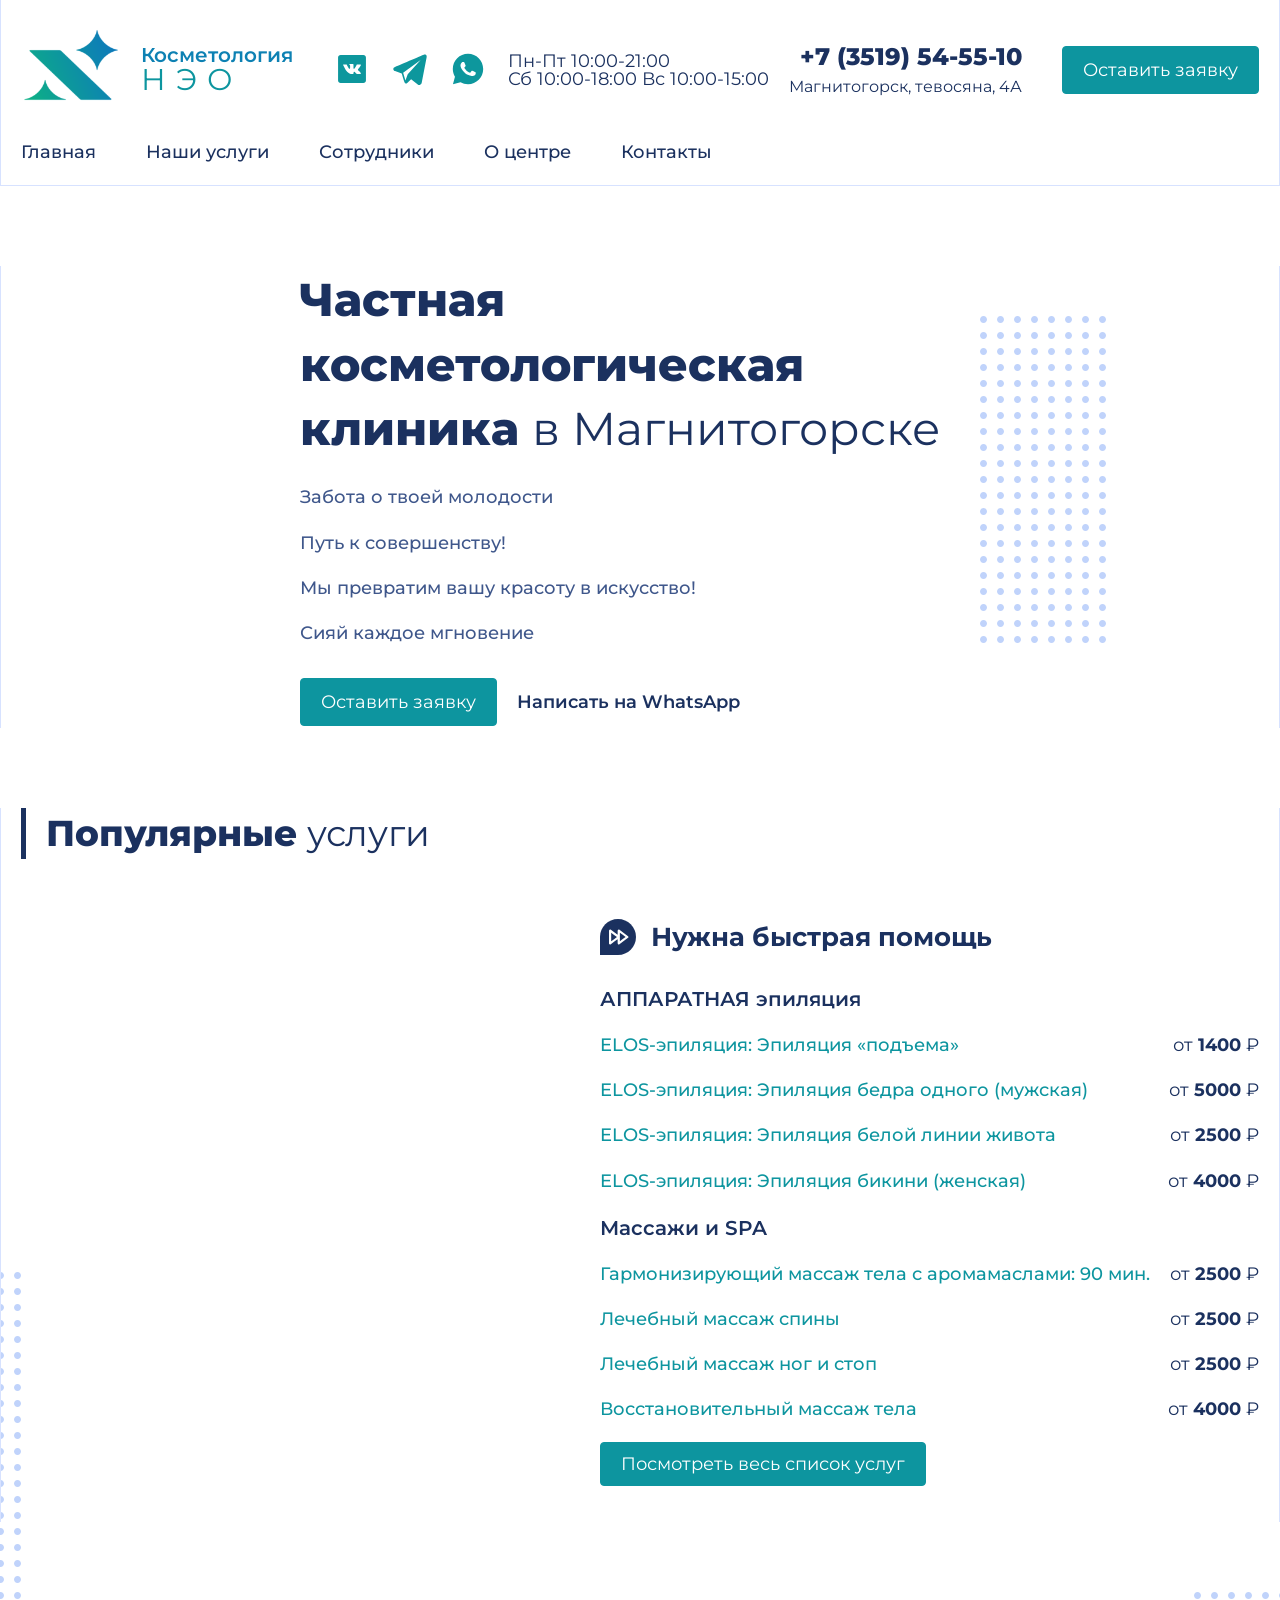
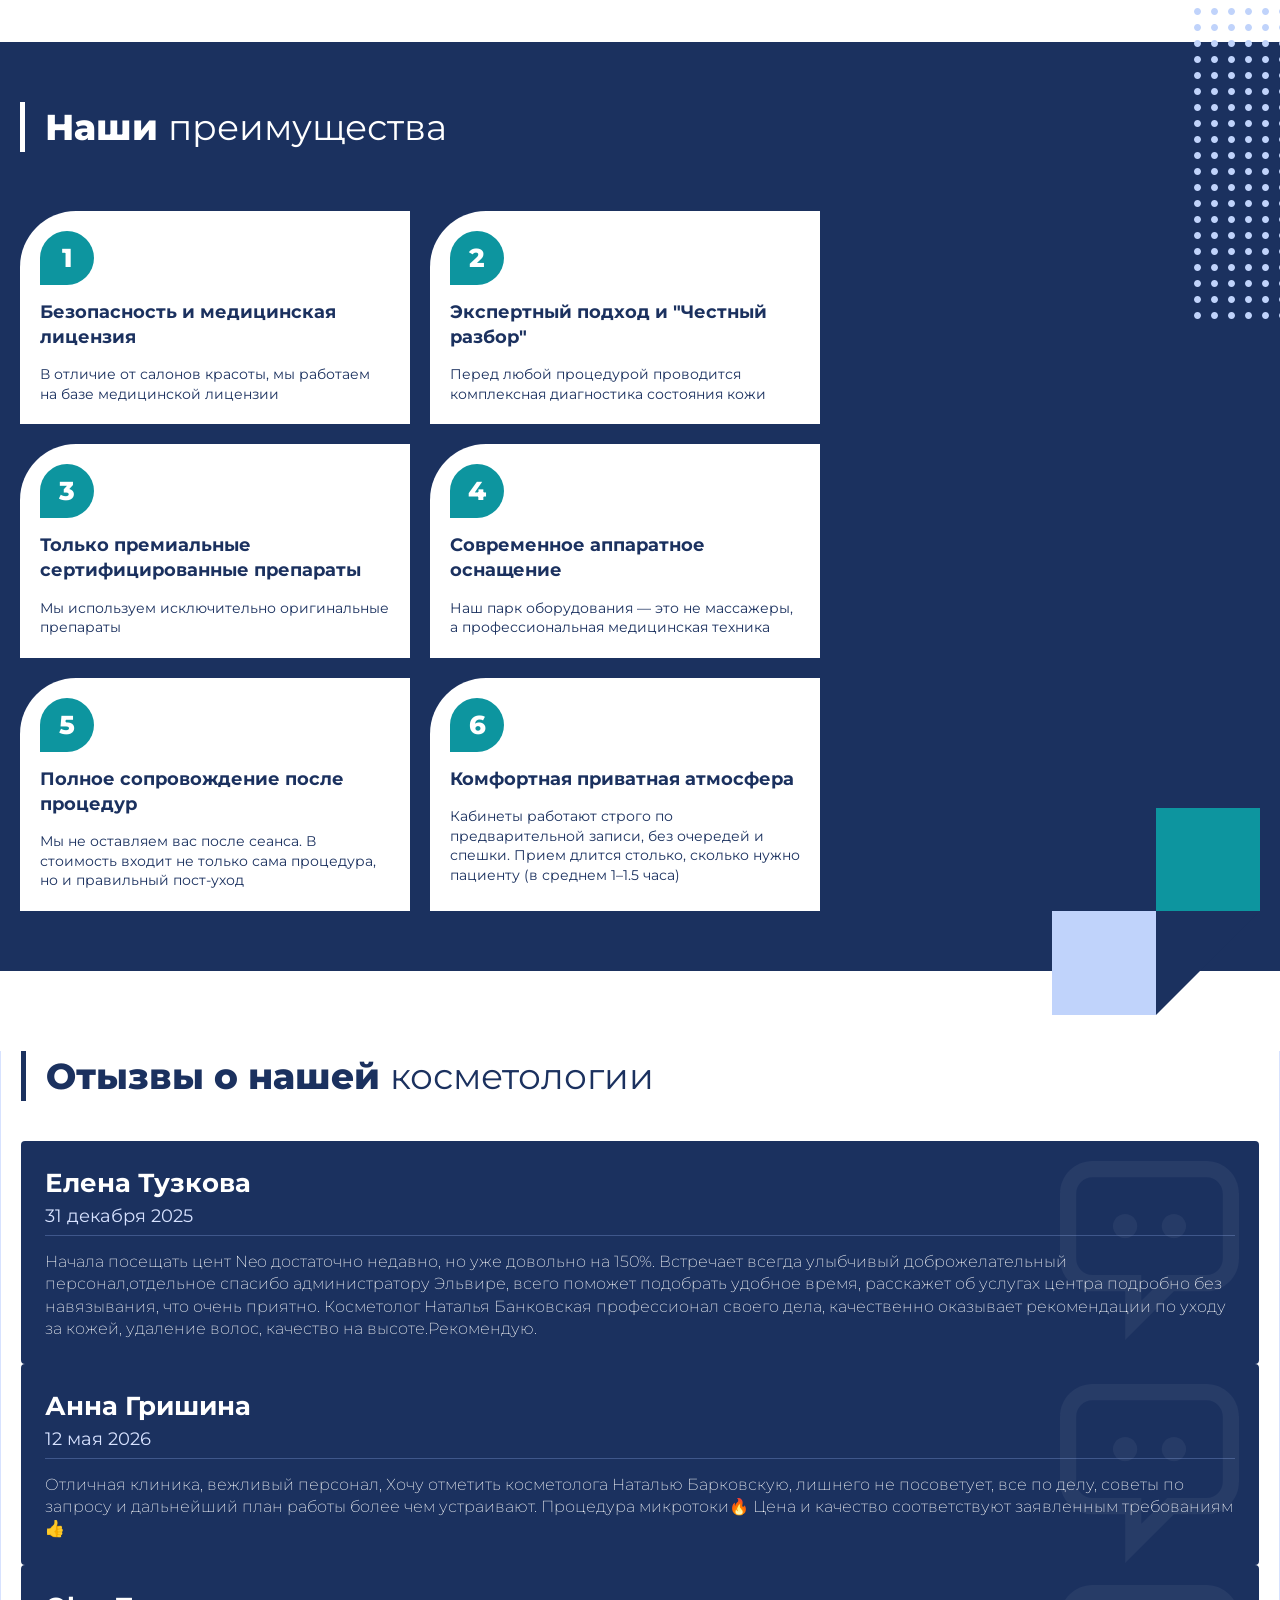
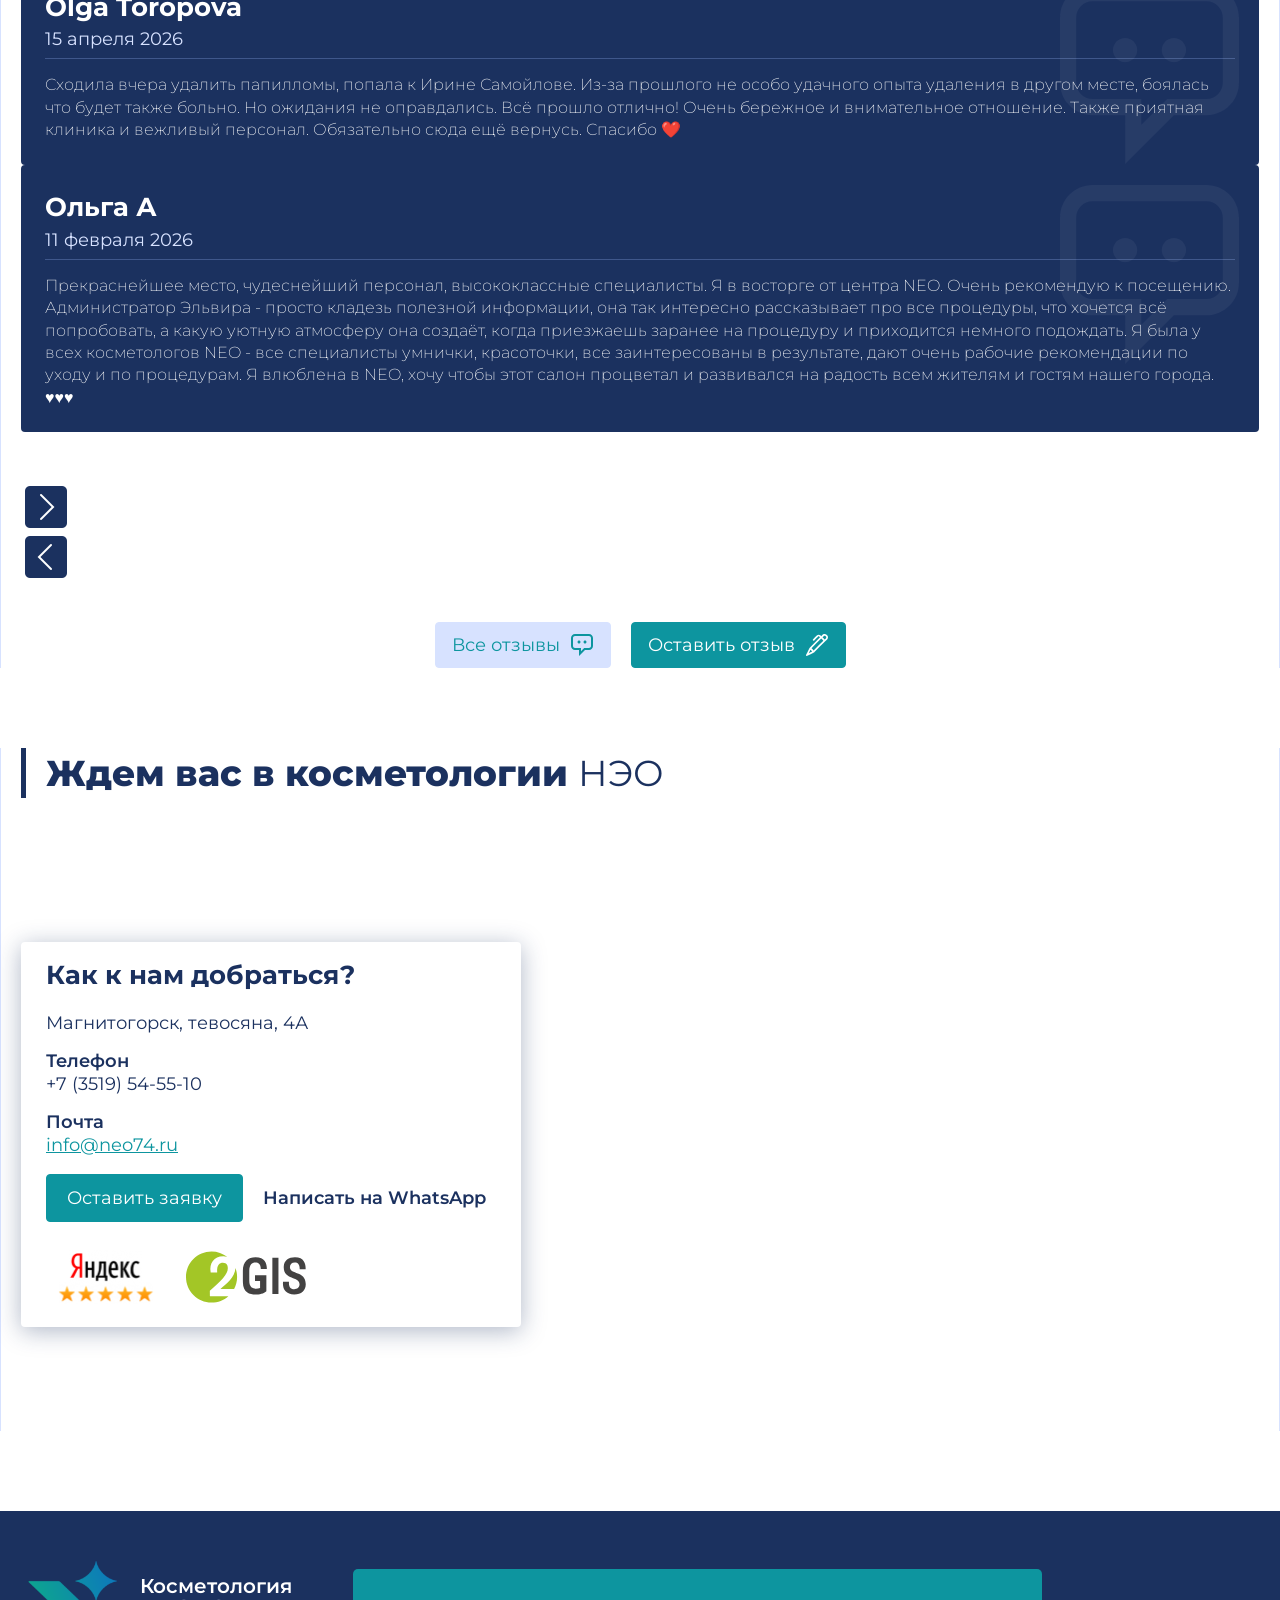
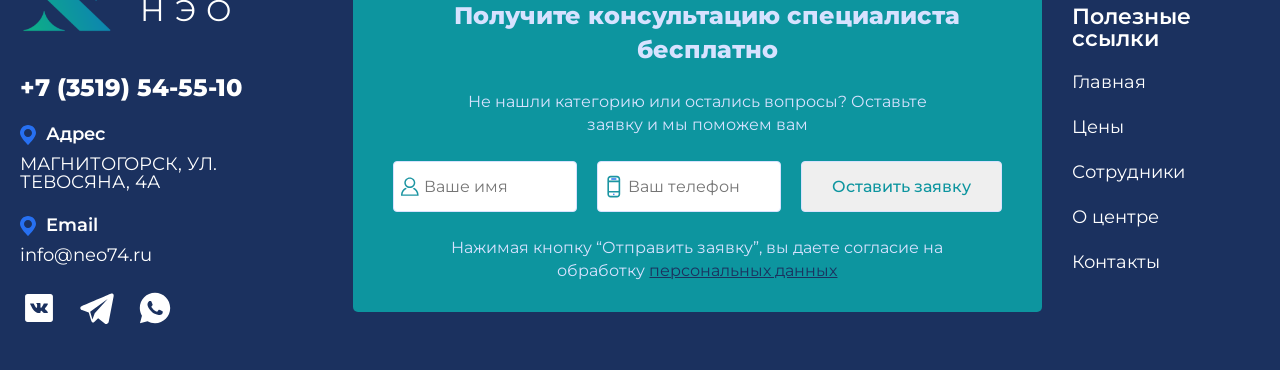
==== commit cdabc36e: "Update index.html" ====
--- a/index.html
+++ b/index.html
@@ -17,7 +17,16 @@
       rel="stylesheet"
       href="https://cdn.jsdelivr.net/npm/swiper@12/swiper-bundle.min.css"
     />
-    <link rel="stylesheet" href="css/main.css" />
+
+    <link
+      rel="preload"
+      href="css/main.css"
+      as="style"
+      onload="
+        this.onload = null;
+        this.rel = 'stylesheet';
+      "
+    />
   </head>
   <body>
     <div class="overlay"></div>
@@ -1050,6 +1059,7 @@
                   <img
                     src="https://cdn-ru.bitrix24.ru/b14125454/landing/94c/94ce3b469ed9cad402a7209a523d39b9/XXXL1_2x.jpeg"
                     alt=""
+                    fetchpriority="high"
                   />
                 </div>
               </div>
@@ -3222,7 +3232,9 @@
         </div>
       </footer>
     </div>
-    <script src="https://cdn.jsdelivr.net/npm/swiper@12/swiper-bundle.min.js"></script>
+    <script
+      src="https://cdn.jsdelivr.net/npm/swiper@12/swiper-bundle.min.js"
+    ></script>
     <script src="js/common.js"></script>
   </body>
 </html>
